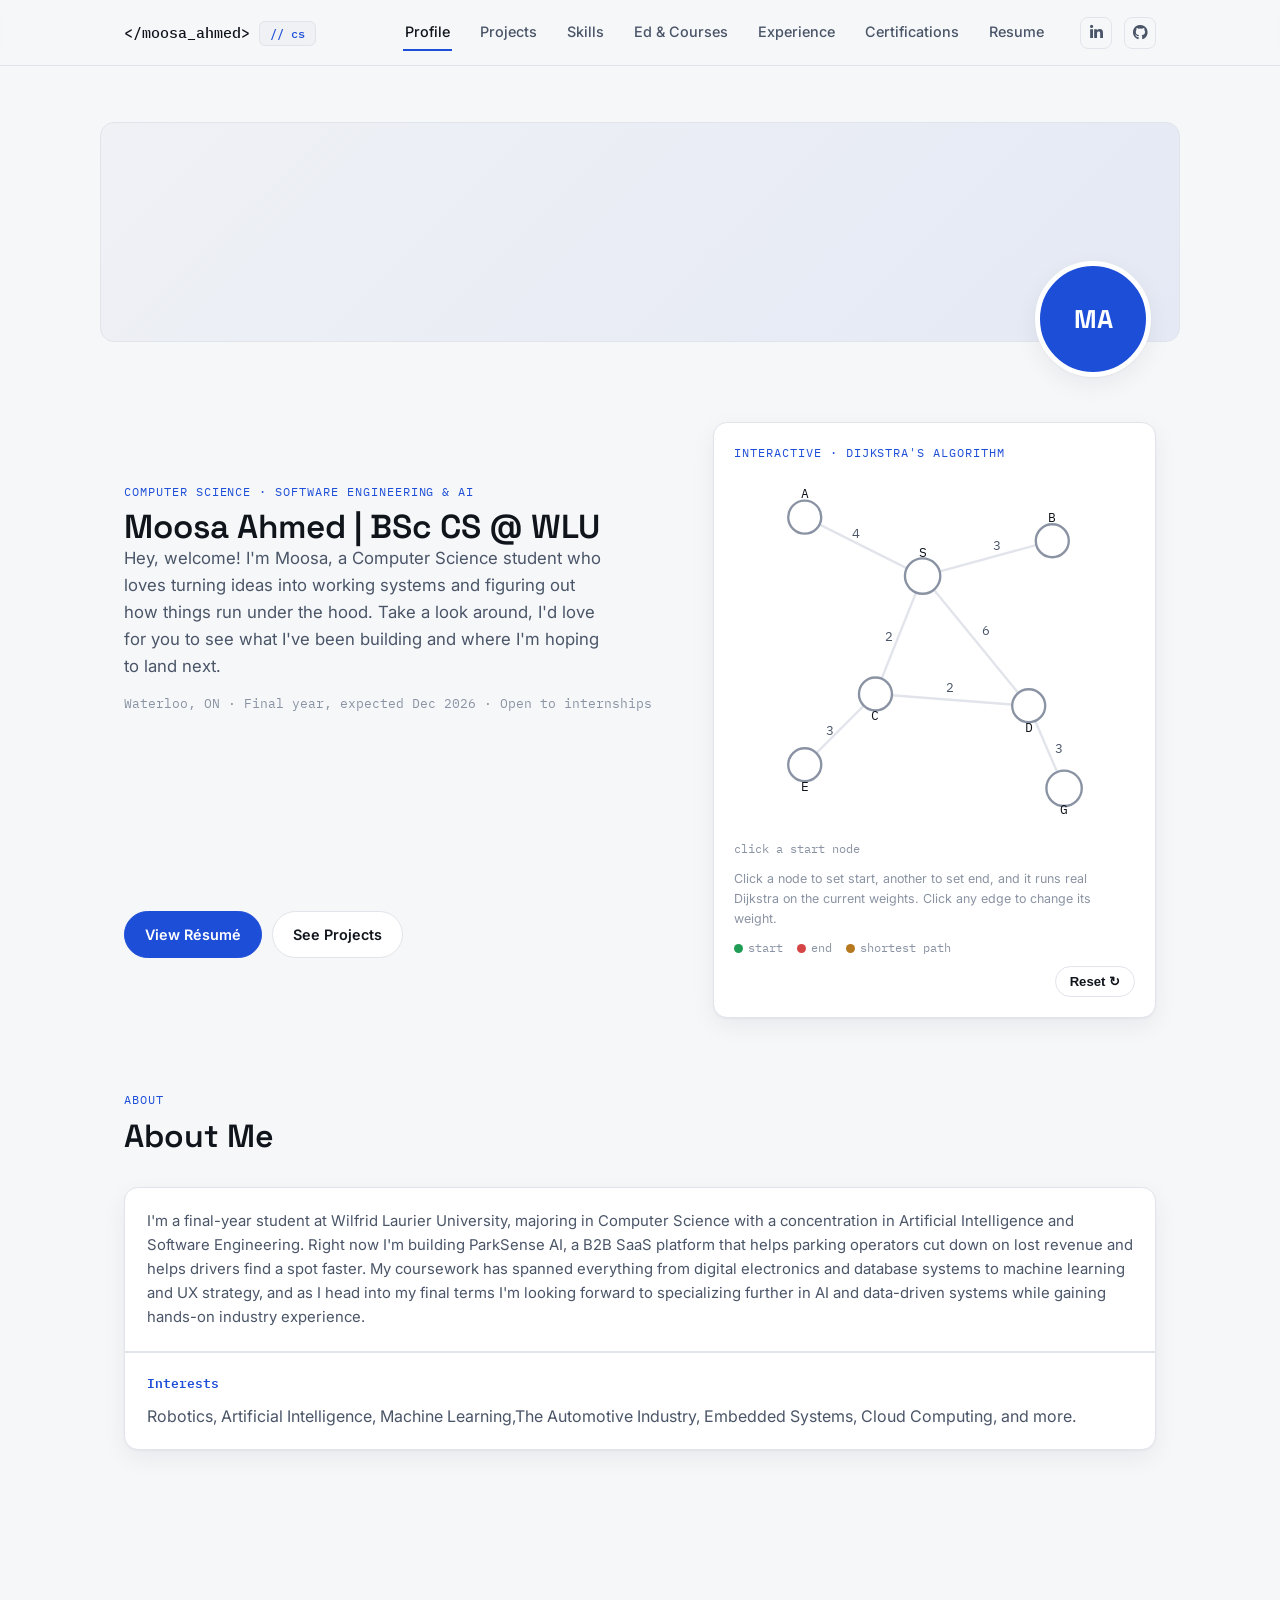
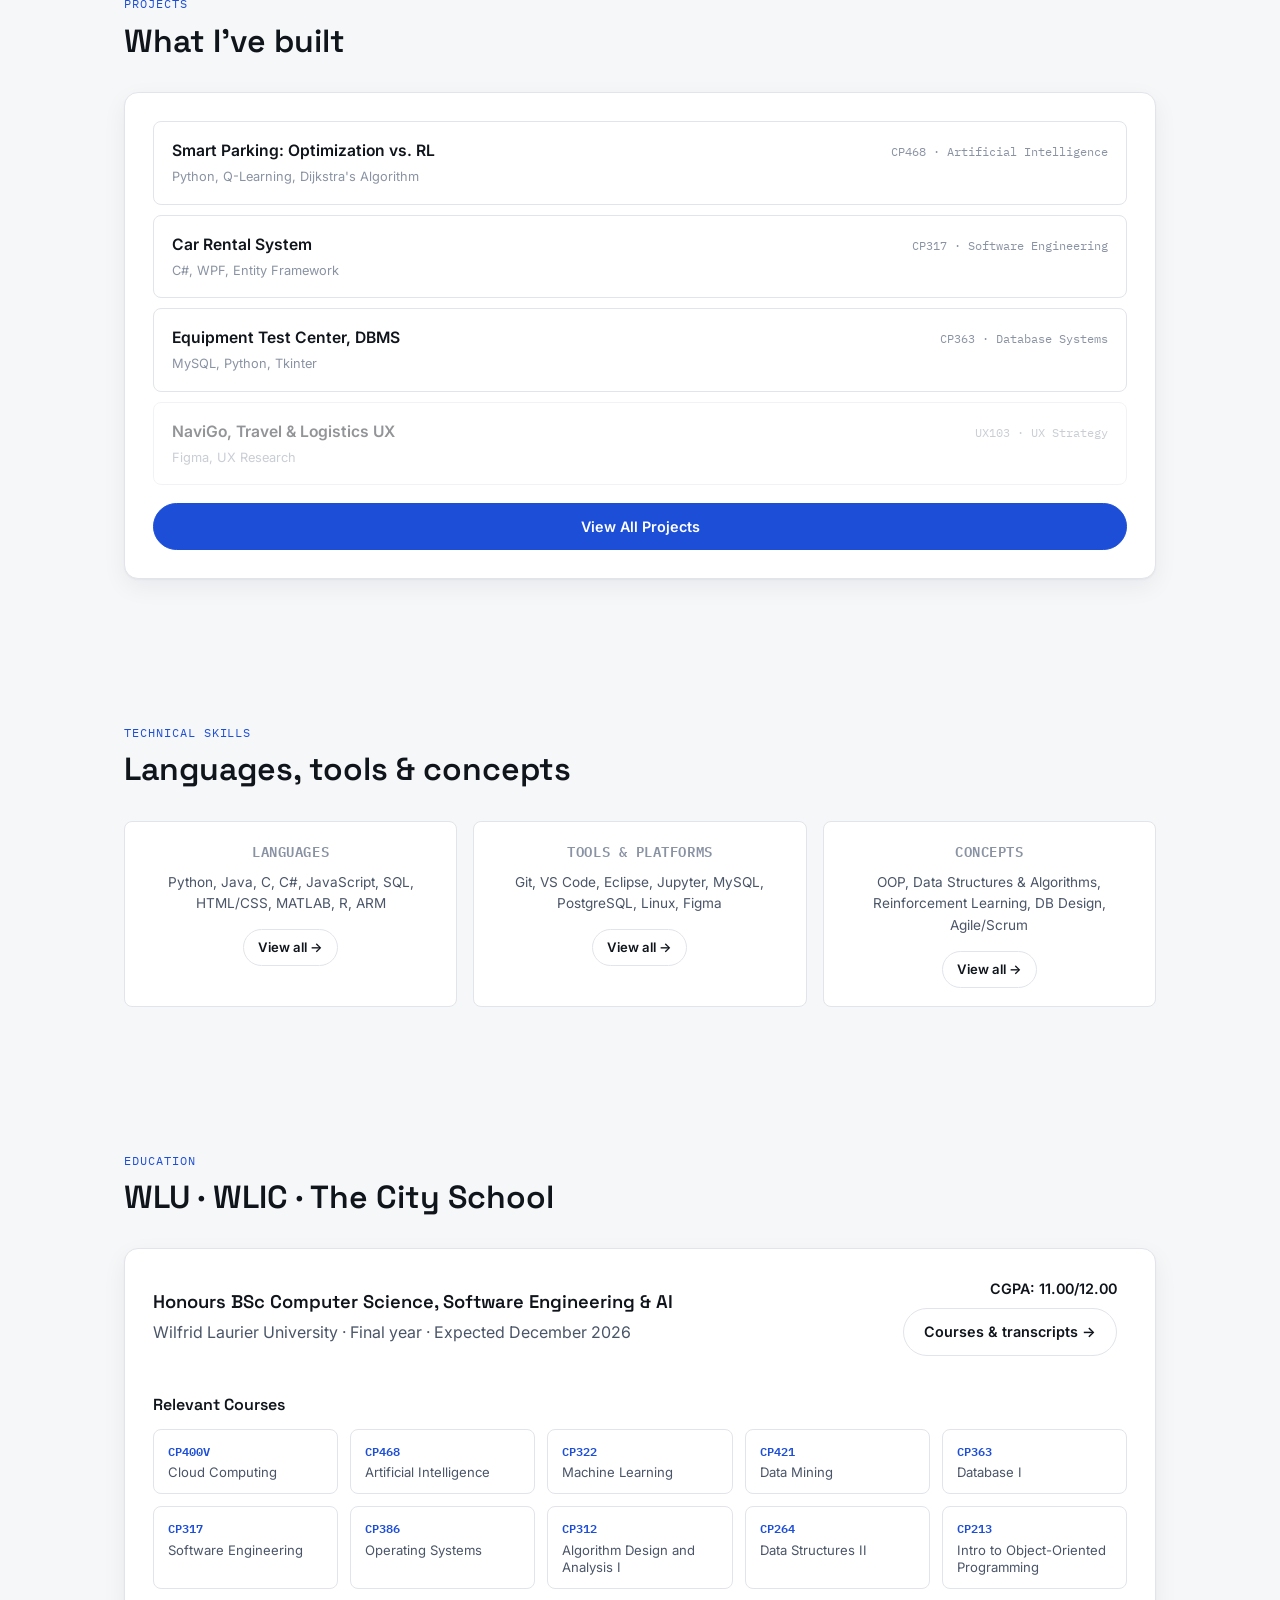
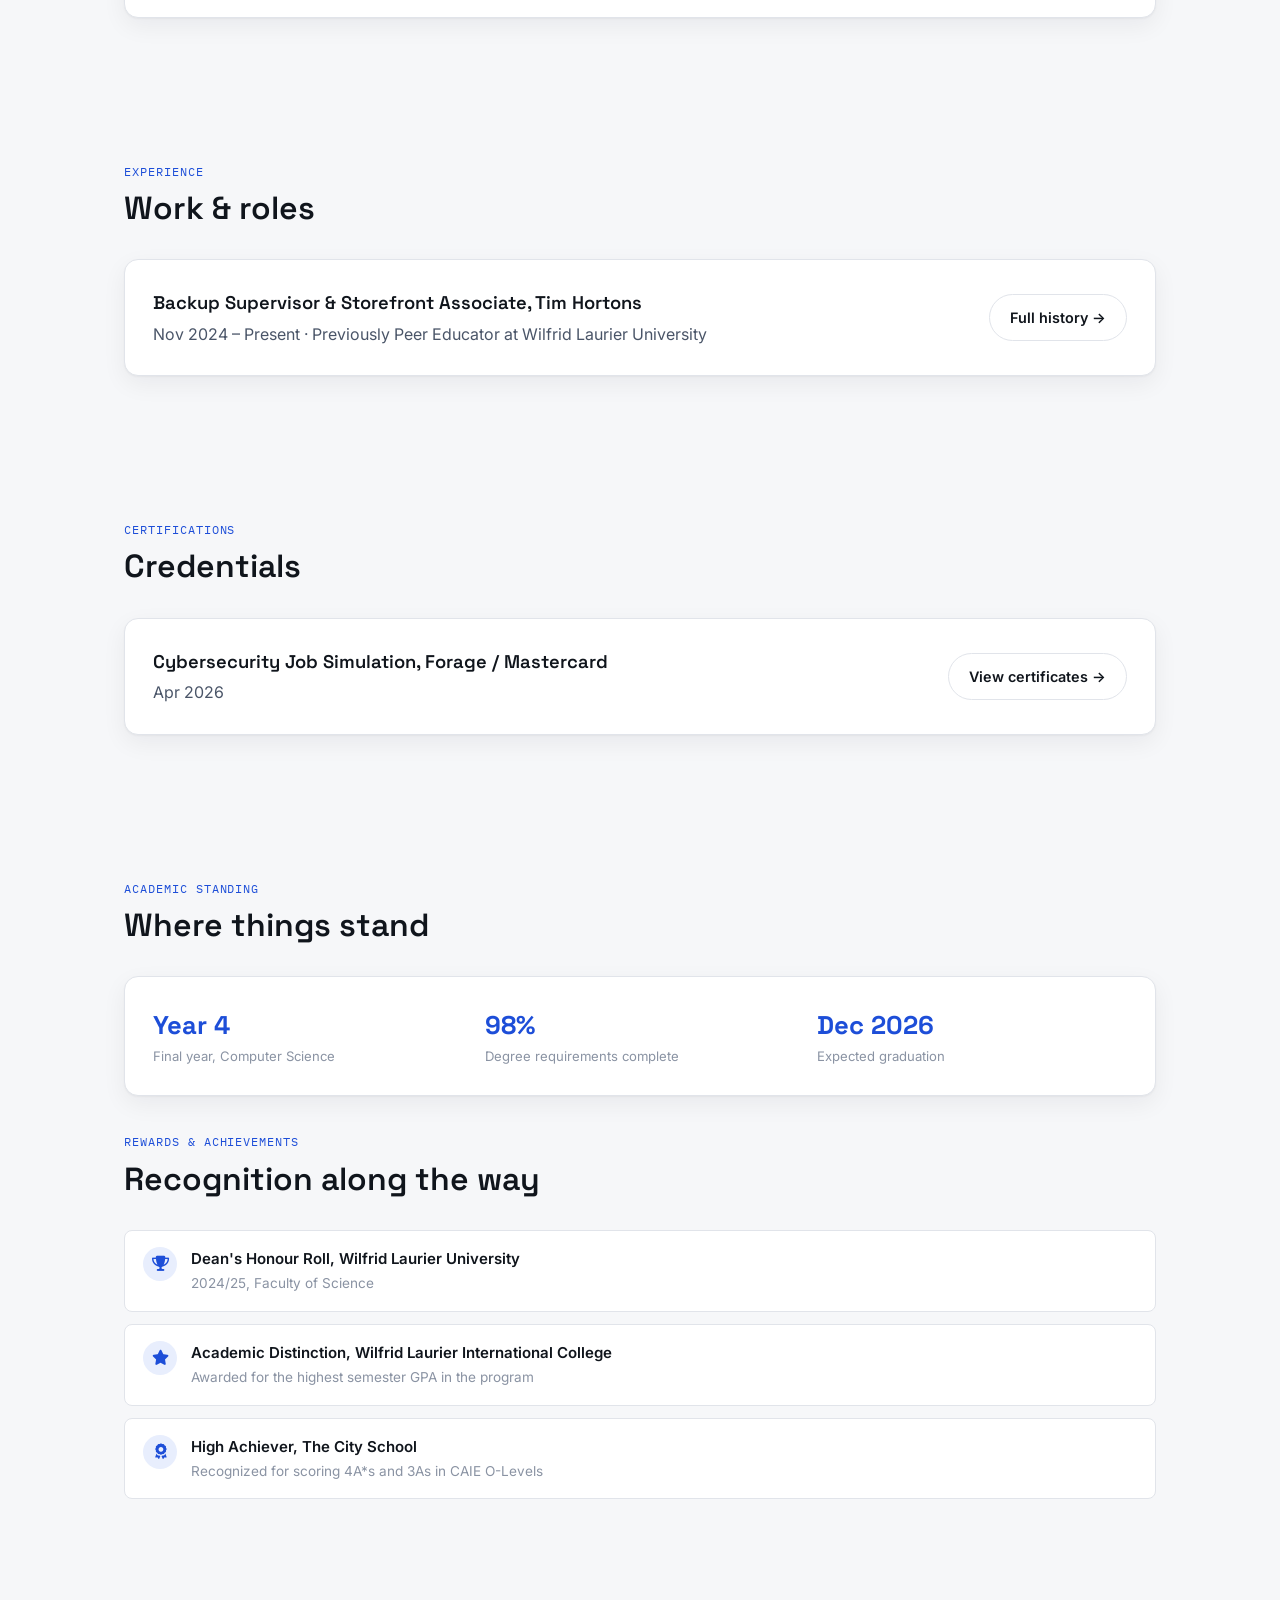
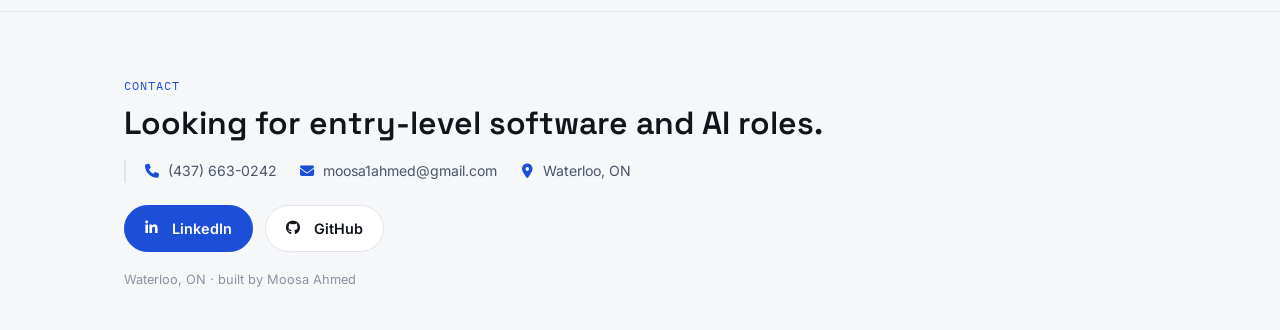
==== index.html @ 5f5b9376 "Last push" ====
<!DOCTYPE html>
<html lang="en">
<head>
<meta charset="UTF-8">
<meta name="viewport" content="width=device-width, initial-scale=1.0">
<title>Moosa Ahmed · Computer Science Student</title>
<link rel="preconnect" href="https://fonts.googleapis.com">
<link rel="preconnect" href="https://fonts.gstatic.com" crossorigin>
<link href="https://fonts.googleapis.com/css2?family=Space+Grotesk:wght@500;600;700&family=Inter:wght@400;500;600&family=IBM+Plex+Mono:wght@400;500&display=swap" rel="stylesheet">
<link rel="stylesheet" href="https://cdnjs.cloudflare.com/ajax/libs/font-awesome/6.5.1/css/all.min.css">
<link rel="stylesheet" href="styles.css">
<style>
  /* Page-local layout tuning (index.html only) */

  /* Hero: keep intro + Dijkstra widget side by side, buttons below spanning both */
  .hero-grid { grid-template-areas: "intro dijkstra" "cta dijkstra"; }
  .hero-intro { grid-area: intro; }
  .schematic-wrap { grid-area: dijkstra; }
  .cta-row { grid-area: cta; margin-top: 8px; }

  /* About section text sizing */
  .about-intro p { font-size: 0.93rem; }
  .ld-box ul { font-size: 0.85rem; }

  /* Relevant Courses: reveal-more toggle (mobile only) */
  .rc-toggle { display: none; }

  @media (max-width: 760px) {
    /* ---- Hero: intro (left) + Dijkstra widget (right) on one row, buttons full-width below ---- */
    .hero-grid { grid-template-columns: 1fr 1fr; grid-template-areas: "intro dijkstra" "cta cta"; gap: 10px 14px; align-items: start; }
    .hero-intro { padding-right: 8px; }
    .hero-intro .eyebrow { font-size: 0.6rem; margin-bottom: 6px; }
    h1.hero-name { font-size: 1rem; white-space: normal; line-height: 1.25; }
    .lede { font-size: 0.7rem; line-height: 1.5; margin: 8px 0; max-width: none; }
    .hero-meta { font-size: 0.62rem; margin: 8px 0 0; }
    .hero-meta .sep { margin: 0 5px; }
    .cta-row { margin-top: 14px; }

    .schematic-card { padding: 12px; }
    .schematic-head .eyebrow { font-size: 0.6rem; }
    #statusLabel { font-size: 0.6rem !important; }
    .dij-instructions { font-size: 0.6rem; margin-top: 6px; }
    .dij-legend { font-size: 0.56rem; gap: 8px; margin-top: 6px; }
    .legend-dot { width: 7px; height: 7px; }
    .schematic-foot .btn.small { padding: 5px 10px; font-size: 0.7rem; }

    /* ---- About: single stacked column, para -> Likes -> Dislikes -> Interests ---- */
    .about-intro { padding: 16px; }
    .about-intro p { font-size: 0.82rem; line-height: 1.55; }
    .ld-box { padding: 13px; }
    .ld-box .ld-title { font-size: 0.74rem; gap: 6px; margin-bottom: 8px; }
    .ld-box ul { font-size: 0.75rem; padding-left: 14px; line-height: 1.45; }
    .ld-box li { margin-bottom: 4px; }
    .interests-box { padding: 14px 16px; }
    .interests-box p { font-size: 0.8rem; }

    /* ---- Relevant Courses: show top 4, reveal the rest with a toggle ---- */
    .rc-card.rc-extra { display: none; }
    .rc-grid.rc-expanded .rc-card.rc-extra { display: flex; }
    .rc-toggle {
      display: flex; align-items: center; justify-content: center; gap: 8px;
      width: 100%; margin-top: 12px; padding: 10px; border: 1px solid var(--border);
      border-radius: 999px; background: var(--surface-alt); font-size: 0.82rem; font-weight: 600;
      color: var(--ink); cursor: pointer; font-family: inherit;
    }
    .rc-toggle i { transition: transform .2s ease; }
    .rc-toggle.expanded i { transform: rotate(180deg); }
  }
</style>
</head>
<body>

<nav>
  <div class="wrap navwrap">
    <a href="index.html" class="brand">&lt;/moosa_ahmed&gt; <span class="tag">// cs</span></a>
    <button class="menu-toggle" id="menuToggle" aria-label="Toggle menu">☰</button>
    <div class="navlinks" id="navlinks">
      <a href="index.html">Profile</a>
      <a href="projects.html">Projects</a>
      <a href="skills.html">Skills</a>
      <a href="education.html">Ed &amp; Courses</a>
      <a href="experience.html">Experience</a>
      <a href="certifications.html">Certifications</a>
      <a href="resume.html">Resume</a>
      <div class="navsocial">
        <a href="https://www.linkedin.com/in/moosa-ahmed-/" target="_blank" rel="noopener" aria-label="LinkedIn"><i class="fa-brands fa-linkedin-in"></i></a>
        <a href="https://github.com/moosa1ahmed-ctrl" target="_blank" rel="noopener" aria-label="GitHub"><i class="fa-brands fa-github"></i></a>
      </div>
    </div>
  </div>
</nav>

<header class="hero wrap">
  <div class="photo-banner reveal">
    <div class="avatar-circle">MA</div>
  </div>
</header>

<section class="wrap hero-content">
  <div class="hero-grid">
    <div class="hero-intro reveal">
      <div class="eyebrow">Computer Science · Software Engineering &amp; AI</div>
      <h1 class="hero-name">Moosa Ahmed | BSc CS @ WLU</h1>
      <p class="lede">Hey, welcome! I'm Moosa, a Computer Science student who loves turning ideas into working systems and figuring out how things run under the hood. Take a look around, I'd love for you to see what I've been building and where I'm hoping to land next.</p>
      <div class="hero-meta">Waterloo, ON<span class="sep">·</span>Final year, expected Dec 2026<span class="sep">·</span>Open to internships</div>
    </div>
    <div class="schematic-wrap reveal">
      <div class="schematic-card" id="schematicCard">
        <div class="schematic-head">
          <div class="eyebrow" style="margin:0;">Interactive · Dijkstra's algorithm</div>
        </div>
        <svg viewBox="0 0 340 300" width="100%" id="schematicSvg">
          <line class="edge" id="e-A-S" x1="60" y1="40" x2="160" y2="90"/>
          <line class="edge" id="e-S-B" x1="160" y1="90" x2="270" y2="60"/>
          <line class="edge" id="e-S-C" x1="160" y1="90" x2="120" y2="190"/>
          <line class="edge" id="e-S-D" x1="160" y1="90" x2="250" y2="200"/>
          <line class="edge" id="e-C-E" x1="120" y1="190" x2="60" y2="250"/>
          <line class="edge" id="e-C-D" x1="120" y1="190" x2="250" y2="200"/>
          <line class="edge" id="e-D-G" x1="250" y1="200" x2="280" y2="270"/>

          <text class="edge-weight-label" id="lbl-e-A-S" x="100" y="58"></text>
          <text class="edge-weight-label" id="lbl-e-S-B" x="220" y="68"></text>
          <text class="edge-weight-label" id="lbl-e-S-C" x="128" y="145"></text>
          <text class="edge-weight-label" id="lbl-e-S-D" x="210" y="140"></text>
          <text class="edge-weight-label" id="lbl-e-C-E" x="78" y="225"></text>
          <text class="edge-weight-label" id="lbl-e-C-D" x="180" y="188"></text>
          <text class="edge-weight-label" id="lbl-e-D-G" x="272" y="240"></text>

          <g id="n-A"><circle class="node" cx="60" cy="40" r="14"/><text class="node-label" x="60" y="24" text-anchor="middle">A</text></g>
          <g id="n-B"><circle class="node" cx="270" cy="60" r="14"/><text class="node-label" x="270" y="44" text-anchor="middle">B</text></g>
          <g id="n-S"><circle class="node" cx="160" cy="90" r="15"/><text class="node-label" x="160" y="74" text-anchor="middle">S</text></g>
          <g id="n-C"><circle class="node" cx="120" cy="190" r="14"/><text class="node-label" x="120" y="212" text-anchor="middle">C</text></g>
          <g id="n-D"><circle class="node" cx="250" cy="200" r="14"/><text class="node-label" x="250" y="222" text-anchor="middle">D</text></g>
          <g id="n-E"><circle class="node" cx="60" cy="250" r="14"/><text class="node-label" x="60" y="272" text-anchor="middle">E</text></g>
          <g id="n-G"><circle class="node" cx="280" cy="270" r="15"/><text class="node-label" x="280" y="292" text-anchor="middle">G</text></g>
        </svg>
        <p id="statusLabel" style="font-family:var(--font-mono); font-size:0.78rem; color:var(--ink-faint); margin:8px 0 0;">click a start node</p>
        <p class="dij-instructions">Click a node to set start, another to set end, and it runs real Dijkstra on the current weights. Click any edge to change its weight.</p>
        <div class="dij-legend">
          <span><span class="legend-dot start"></span>start</span>
          <span><span class="legend-dot end"></span>end</span>
          <span><span class="legend-dot path"></span>shortest path</span>
        </div>
        <div class="schematic-foot">
          <button class="btn small" id="runBtn">Reset ↻</button>
        </div>
      </div>
    </div>
    <div class="cta-row reveal">
      <a href="resume.html" class="btn solid">View Résumé</a>
      <a href="projects.html" class="btn">See Projects</a>
    </div>
  </div>
</section>

<section id="about">
  <div class="wrap">
    <div class="sec-head reveal">
      <div class="eyebrow">About</div>
      <h2>About Me</h2>
    </div>
    <div class="card about-card reveal">
      <div class="about-intro">
        <p>I'm a final-year student at Wilfrid Laurier University, majoring in Computer Science with a concentration in Artificial Intelligence and Software Engineering. Right now I'm building ParkSense AI, a B2B SaaS platform that helps parking operators cut down on lost revenue and helps drivers find a spot faster. My coursework has spanned everything from digital electronics and database systems to machine learning and UX strategy, and as I head into my final terms I'm looking forward to specializing further in AI and data-driven systems while gaining hands-on industry experience.</p>
      </div>
      
      <div class="interests-box">
        <div class="ld-title">Interests</div>
        <p style="margin:0;">Robotics, Artificial Intelligence, Machine Learning,The Automotive Industry, Embedded Systems, Cloud Computing, and more.</p>
      </div>
    </div>
  </div>
</section>

<section id="projects-preview">
  <div class="wrap">
    <div class="sec-head reveal">
      <div class="eyebrow">Projects</div>
      <h2>What I've built</h2>
    </div>
    <div class="card reveal">
      <div class="preview-list">
        <a class="preview-row" href="projects.html#proj-smart-parking">
          <div class="prow-top">
            <span class="pname">Smart Parking: Optimization vs. RL</span>
            <span class="ptag">CP468 · Artificial Intelligence</span>
          </div>
          <span class="ptools">Python, Q-Learning, Dijkstra's Algorithm</span>
        </a>
        <a class="preview-row" href="projects.html#proj-car-rental">
          <div class="prow-top">
            <span class="pname">Car Rental System</span>
            <span class="ptag">CP317 · Software Engineering</span>
          </div>
          <span class="ptools">C#, WPF, Entity Framework</span>
        </a>
        <a class="preview-row" href="projects.html#proj-equipment-test-center">
          <div class="prow-top">
            <span class="pname">Equipment Test Center, DBMS</span>
            <span class="ptag">CP363 · Database Systems</span>
          </div>
          <span class="ptools">MySQL, Python, Tkinter</span>
        </a>
        <a class="preview-row dim">
          <div class="prow-top">
            <span class="pname">NaviGo, Travel &amp; Logistics UX</span>
            <span class="ptag">UX103 · UX Strategy</span>
          </div>
          <span class="ptools">Figma, UX Research</span>
        </a>
      </div>
      <a href="projects.html" class="btn solid" style="width:100%; justify-content:center;">View All Projects</a>
    </div>
  </div>
</section>

<section id="skills-preview">
  <div class="wrap">
    <div class="sec-head reveal">
      <div class="eyebrow">Technical Skills</div>
      <h2>Languages, tools &amp; concepts</h2>
    </div>
    <div class="skills-3col reveal">
      <div class="skill-col">
        <h4>Languages</h4>
        <p style="font-size:0.85rem; margin-bottom:14px;">Python, Java, C, C#, JavaScript, SQL, HTML/CSS, MATLAB, R, ARM</p>
        <a href="skills.html" class="btn small">View all →</a>
      </div>
      <div class="skill-col">
        <h4>Tools &amp; Platforms</h4>
        <p style="font-size:0.85rem; margin-bottom:14px;">Git, VS Code, Eclipse, Jupyter, MySQL, PostgreSQL, Linux, Figma</p>
        <a href="skills.html" class="btn small">View all →</a>
      </div>
      <div class="skill-col">
        <h4>Concepts</h4>
        <p style="font-size:0.85rem; margin-bottom:14px;">OOP, Data Structures &amp; Algorithms, Reinforcement Learning, DB Design, Agile/Scrum</p>
        <a href="skills.html" class="btn small">View all →</a>
      </div>
    </div>
  </div>
</section>

<section id="education-preview">
  <div class="wrap">
    <div class="sec-head reveal">
      <div class="eyebrow">Education</div>
      <h2>WLU · WLIC · The City School</h2>
    </div>
    <div class="card reveal preview-card-row">
      <div>
        <h3 style="margin-bottom:4px;">Honours BSc Computer Science, Software Engineering &amp; AI</h3>
        <p style="margin:0;">Wilfrid Laurier University · Final year · Expected December 2026</p>
        <span class="cgpa-line cgpa-mobile">CGPA: 11.00/12.00</span>
      </div>
      <div class="edu-cta">
        <span class="cgpa-line cgpa-desktop">CGPA: 11.00/12.00</span>
        <a href="education.html" class="btn">Courses &amp; transcripts →</a>
      </div>
      <div class="relevant-courses reveal">
      <h3 class="rc-heading">Relevant Courses</h3>
      <div class="rc-grid" id="rcGrid">
        <div class="rc-card"><span class="rc-code">CP400V</span><span class="rc-name">Cloud Computing</span></div>
        <div class="rc-card"><span class="rc-code">CP468</span><span class="rc-name">Artificial Intelligence</span></div>
        <div class="rc-card"><span class="rc-code">CP322</span><span class="rc-name">Machine Learning</span></div>
        <div class="rc-card"><span class="rc-code">CP421</span><span class="rc-name">Data Mining</span></div>
        <div class="rc-card rc-extra"><span class="rc-code">CP363</span><span class="rc-name">Database I</span></div>
        <div class="rc-card rc-extra"><span class="rc-code">CP317</span><span class="rc-name">Software Engineering</span></div>
        <div class="rc-card rc-extra"><span class="rc-code">CP386</span><span class="rc-name">Operating Systems</span></div>
        <div class="rc-card rc-extra"><span class="rc-code">CP312</span><span class="rc-name">Algorithm Design and Analysis I</span></div>
        <div class="rc-card rc-extra"><span class="rc-code">CP264</span><span class="rc-name">Data Structures II</span></div>
        <div class="rc-card rc-extra"><span class="rc-code">CP213</span><span class="rc-name">Intro to Object-Oriented Programming</span></div>
      </div>
      <button type="button" class="rc-toggle" id="rcToggle" aria-expanded="false">
        <span>Show more courses</span> <i class="fa-solid fa-chevron-down"></i>
      </button>
    </div>
    </div>
  </div>
</section>

<section id="experience-preview">
  <div class="wrap">
    <div class="sec-head reveal">
      <div class="eyebrow">Experience</div>
      <h2>Work &amp; roles</h2>
    </div>
    <div class="card reveal preview-card-row">
      <div>
        <h3 style="margin-bottom:4px;">Backup Supervisor &amp; Storefront Associate, Tim Hortons</h3>
        <p style="margin:0;">Nov 2024 – Present · Previously Peer Educator at Wilfrid Laurier University</p>
      </div>
      <a href="experience.html" class="btn">Full history →</a>
    </div>
  </div>
</section>

<section id="certifications-preview">
  <div class="wrap">
    <div class="sec-head reveal">
      <div class="eyebrow">Certifications</div>
      <h2>Credentials</h2>
    </div>
    <div class="card reveal preview-card-row">
      <div>
        <h3 style="margin-bottom:4px;">Cybersecurity Job Simulation, Forage / Mastercard</h3>
        <p style="margin:0;">Apr 2026</p>
      </div>
      <a href="certifications.html" class="btn">View certificates →</a>
    </div>
  </div>
</section>

<section id="achievements">
  <div class="wrap">
    <div class="sec-head reveal">
      <div class="eyebrow">Academic Standing</div>
      <h2>Where things stand</h2>
    </div>
    <div class="card achieve-card reveal">
      <div class="achieve-stat">
        <div class="num">Year 4</div>
        <div class="label">Final year, Computer Science</div>
      </div>
      <div class="achieve-stat">
        <div class="num">98%</div>
        <div class="label">Degree requirements complete</div>
      </div>
      <div class="achieve-stat">
        <div class="num">Dec 2026</div>
        <div class="label">Expected graduation</div>
      </div>
    </div>

    <div class="sec-head reveal" style="margin-top:36px;">
      <div class="eyebrow">Rewards &amp; Achievements</div>
      <h2>Recognition along the way</h2>
    </div>
    <div class="rewards-list reveal">
      <div class="reward-row">
        <div class="reward-icon"><i class="fa-solid fa-trophy"></i></div>
        <div>
          <div class="reward-title">Dean's Honour Roll, Wilfrid Laurier University</div>
          <div class="reward-desc">2024/25, Faculty of Science</div>
        </div>
      </div>
      <div class="reward-row">
        <div class="reward-icon"><i class="fa-solid fa-star"></i></div>
        <div>
          <div class="reward-title">Academic Distinction, Wilfrid Laurier International College</div>
          <div class="reward-desc">Awarded for the highest semester GPA in the program</div>
        </div>
      </div>
      <div class="reward-row">
        <div class="reward-icon"><i class="fa-solid fa-award"></i></div>
        <div>
          <div class="reward-title">High Achiever, The City School</div>
          <div class="reward-desc">Recognized for scoring 4A*s and 3As in CAIE O-Levels</div>
        </div>
      </div>
    </div>
  </div>
</section>

<footer id="contact">
  <div class="wrap">
    <div class="eyebrow reveal">Contact</div>
    <h2 class="reveal">Looking for entry-level software and AI roles.</h2>
    <div class="contact-rail reveal">
      <span class="contact-rail-item"><i class="fa-solid fa-phone"></i> (437) 663-0242</span>
      <span class="contact-rail-item"><i class="fa-solid fa-envelope"></i> moosa1ahmed@gmail.com</span>
      <span class="contact-rail-item"><i class="fa-solid fa-location-dot"></i> Waterloo, ON</span>
    </div>
    <div class="contact-row reveal">
      <a class="btn solid" href="https://www.linkedin.com/in/moosa-ahmed-/" target="_blank" rel="noopener"><i class="fa-brands fa-linkedin-in"></i>&nbsp; LinkedIn</a>
      <a class="btn" href="https://github.com/moosa1ahmed-ctrl" target="_blank" rel="noopener"><i class="fa-brands fa-github"></i>&nbsp; GitHub</a>
    </div>
    <div class="fine">Waterloo, ON · built by Moosa Ahmed</div>
  </div>
</footer>

<script src="script.js"></script>
<script>
  /* Page-local: Relevant Courses "show more" toggle (index.html only) */
  (function () {
    var btn = document.getElementById('rcToggle');
    var grid = document.getElementById('rcGrid');
    if (!btn || !grid) return;
    btn.addEventListener('click', function () {
      var expanded = grid.classList.toggle('rc-expanded');
      btn.classList.toggle('expanded', expanded);
      btn.setAttribute('aria-expanded', expanded ? 'true' : 'false');
      btn.querySelector('span').textContent = expanded ? 'Show fewer courses' : 'Show more courses';
    });
  })();
</script>
</body>
</html>
---- styles.css ----
/* ===== Design tokens ===== */
:root {
  --bg: #F6F7F9;
  --surface: #FFFFFF;
  --surface-alt: #EFF1F5;
  --border: #E1E4EA;
  --ink: #10151C;
  --ink-soft: #4A5568;
  --ink-faint: #8A93A3;
  --accent: #1D4ED8;
  --accent-ink: #FFFFFF;
  --accent-soft: #E8EEFD;
  --amber: #B7791F;
  --amber-soft: #FBF0DD;
  --good: #1F9D55;
  --bad: #D64545;
  --radius: 14px;
  --radius-sm: 8px;
  --shadow: 0 1px 2px rgba(16,21,28,0.04), 0 8px 24px rgba(16,21,28,0.06);
  --maxw: 1080px;
  --font-display: 'Space Grotesk', sans-serif;
  --font-body: 'Inter', sans-serif;
  --font-mono: 'IBM Plex Mono', monospace;
}

* { box-sizing: border-box; }
html { scroll-behavior: smooth; }
body {
  margin: 0;
  background: var(--bg);
  color: var(--ink);
  font-family: var(--font-body);
  line-height: 1.6;
  -webkit-font-smoothing: antialiased;
}
img { max-width: 100%; display: block; }
a { color: inherit; text-decoration: none; }
.wrap { max-width: var(--maxw); margin: 0 auto; padding: 0 24px; }

h1, h2, h3, h4 { font-family: var(--font-display); font-weight: 600; margin: 0; color: var(--ink); }
h1 { font-size: clamp(2.1rem, 4vw, 3rem); line-height: 1.1; }
h1.hero-name { font-size: clamp(1.5rem, 2.6vw, 2.1rem); white-space: nowrap; }
h2 { font-size: clamp(1.5rem, 3vw, 2rem); line-height: 1.2; }
h3 { font-size: 1.15rem; }
p { margin: 0 0 12px; color: var(--ink-soft); }

.eyebrow {
  font-family: var(--font-mono);
  font-size: 0.75rem;
  text-transform: uppercase;
  letter-spacing: 0.08em;
  color: var(--accent);
  margin-bottom: 8px;
}

/* ===== Nav ===== */
nav {
  position: sticky; top: 0; z-index: 100;
  background: rgba(246,247,249,0.9);
  backdrop-filter: blur(10px);
  border-bottom: 1px solid var(--border);
}
.navwrap { display: flex; align-items: center; justify-content: space-between; padding: 14px 24px; }
.brand { font-family: var(--font-mono); font-weight: 500; font-size: 0.95rem; color: var(--ink); white-space: nowrap; }
.brand .tag { color: var(--accent); }
.navlinks { display: flex; align-items: center; gap: 26px; flex-wrap: wrap; }
.navlinks a { font-size: 0.9rem; color: var(--ink-soft); font-weight: 500; padding: 6px 2px; border-bottom: 2px solid transparent; transition: color .15s, border-color .15s; }
.navlinks a:hover, .navlinks a.active { color: var(--ink); border-color: var(--accent); }
.navsocial { display: flex; gap: 12px; margin-left: 8px; }
.navsocial a { display: flex; align-items: center; justify-content: center; width: 32px; height: 32px; border-radius: 8px; border: 1px solid var(--border); color: var(--ink-soft); }
.navsocial a:hover { color: var(--accent); border-color: var(--accent); }
.menu-toggle { display: none; background: none; border: 1px solid var(--border); border-radius: 8px; font-size: 1.15rem; padding: 8px 12px; cursor: pointer; transition: border-color .15s, color .15s; }
.menu-toggle:hover { border-color: var(--accent); color: var(--accent); }

@media (max-width: 860px) {
  .navwrap { padding: 12px 18px; }
  .menu-toggle { display: block; }
  .navlinks {
    display: flex; flex-direction: column; align-items: flex-start; gap: 0;
    position: absolute; top: 100%; left: 0; right: 0; background: var(--surface);
    border-bottom: 1px solid var(--border); padding: 0 18px;
    max-height: 0; overflow: hidden; opacity: 0;
    transition: max-height .3s ease, opacity .25s ease;
    box-shadow: var(--shadow);
  }
  .navlinks.open { max-height: 480px; opacity: 1; padding: 8px 18px 14px; }
  .navlinks a { width: 100%; padding: 14px 0; border-bottom: 1px solid var(--border); font-size: 0.96rem; }
  .navsocial { padding: 14px 0 4px; }
}

/* ===== Buttons ===== */
.btn {
  display: inline-flex; align-items: center; gap: 6px;
  padding: 11px 20px; border-radius: 999px;
  font-size: 0.9rem; font-weight: 600;
  border: 1px solid var(--border); background: var(--surface); color: var(--ink);
  cursor: pointer; transition: all .15s;
}
.btn:hover { border-color: var(--accent); color: var(--accent); }
.btn:active { transform: scale(0.97); }
.btn.solid { background: var(--accent); color: var(--accent-ink); border-color: var(--accent); }
.btn.solid:hover { opacity: 0.9; color: var(--accent-ink); }
.btn.small { padding: 7px 14px; font-size: 0.82rem; }

/* ===== Sections ===== */
section { padding: 72px 0; }
.sec-head { margin-bottom: 32px; }
.sec-sub { max-width: 560px; }

.card {
  background: var(--surface); border: 1px solid var(--border);
  border-radius: var(--radius); box-shadow: var(--shadow); padding: 28px;
  transition: box-shadow .2s ease, transform .2s ease;
}
.preview-card-row { display: flex; align-items: center; justify-content: space-between; flex-wrap: wrap; gap: 14px; }

/* CGPA line on Education preview: sits above the button on desktop, under the description on mobile */
.edu-cta { display: flex; flex-direction: column; align-items: flex-end; gap: 8px; margin-right: 10px; }
.cgpa-line { font-family: var(--font-body); font-size: 0.9rem; font-weight: 600; color: var(--ink); }
.cgpa-mobile { display: none; }
@media (hover: hover) {
  .card:hover { box-shadow: 0 2px 6px rgba(16,21,28,0.06), 0 14px 32px rgba(16,21,28,0.09); }
}

/* ===== Hero (Profile page) ===== */
.hero { padding: 56px 0 24px; }
.hero-grid { display: grid; grid-template-columns: 1.1fr 0.9fr; gap: 48px; align-items: center; }
.hero-content { padding-top: 56px; }
.photo-banner {
  position: relative; height: 220px; border-radius: var(--radius);
  background: linear-gradient(135deg, var(--surface-alt), #E4E9F5);
  border: 1px solid var(--border);
}
.avatar-circle {
  position: absolute; right: 28px; bottom: -36px;
  width: 116px; height: 116px; border-radius: 50%;
  background: var(--accent); color: var(--accent-ink);
  display: flex; align-items: center; justify-content: center;
  font-family: var(--font-display); font-size: 1.6rem; font-weight: 700;
  border: 5px solid var(--surface); box-shadow: var(--shadow);
}
.lede { font-size: 1.05rem; max-width: 480px; }
.hero-meta { font-family: var(--font-mono); font-size: 0.8rem; color: var(--ink-faint); margin: 14px 0 22px; }
.hero-meta .sep { margin: 0 8px; }
.cta-row { display: flex; gap: 10px; flex-wrap: wrap; }

/* Dijkstra schematic */
.schematic-wrap { perspective: 900px; }
.schematic-card { background: var(--surface); border: 1px solid var(--border); border-radius: var(--radius); box-shadow: var(--shadow); padding: 20px; transition: transform .2s ease; }
.schematic-head { display: flex; align-items: center; justify-content: space-between; margin-bottom: 8px; }
.schematic-head .eyebrow { margin: 0; }
#statusLabel { font-family: var(--font-mono); font-size: 0.72rem; color: var(--ink-faint); }
.node { fill: var(--surface); stroke: var(--ink-faint); stroke-width: 2; }
g.visited .node { stroke: var(--accent); fill: var(--accent-soft); }
g.current .node { stroke: var(--amber); fill: var(--amber-soft); }
.node-label { font-family: var(--font-mono); font-size: 11px; fill: var(--ink); }
.edge { stroke: var(--border); stroke-width: 2; }
.edge.lit { stroke: var(--amber); stroke-width: 3; }
#token { fill: var(--amber); opacity: 0; }
#token.moving { opacity: 1; }
.schematic-foot { display: flex; justify-content: flex-end; margin-top: 8px; }

/* ===== About (Profile) ===== */
.about-card { padding: 0; overflow: hidden; }
.about-intro { padding: 22px; border-bottom: 1px solid var(--border); }
.about-intro p { margin: 0; color: var(--ink-soft); line-height: 1.6; }
.ld-grid { display: grid; grid-template-columns: 1fr 1fr; gap: 1px; background: var(--border); }
.ld-box { background: var(--surface); padding: 22px; }
.ld-title { display: flex; align-items: center; gap: 8px; font-family: var(--font-mono); font-size: 0.8rem; font-weight: 600; margin-bottom: 10px; }
.dot { width: 9px; height: 9px; border-radius: 50%; display: inline-block; }
.dot.good { background: var(--good); }
.dot.bad { background: var(--bad); }
.ld-box ul { margin: 0; padding-left: 18px; color: var(--ink-soft); font-size: 0.92rem; }
.ld-box li { margin-bottom: 4px; }
.interests-box { padding: 20px 22px; border-top: 1px solid var(--border); }
.interests-box .ld-title { color: var(--accent); }

/* ===== Preview list (Profile page) ===== */
.preview-list { display: flex; flex-direction: column; gap: 10px; margin-bottom: 18px; }
.preview-row { display: flex; flex-direction: column; align-items: flex-start; gap: 4px; padding: 16px 18px; border: 1px solid var(--border); border-radius: var(--radius-sm); background: var(--surface); }
.preview-row.dim { opacity: 0.45; }
.prow-top { display: flex; flex-direction: column; gap: 4px; width: 100%; }
.preview-row .pname { font-weight: 600; font-size: 0.98rem; }
.preview-row .ptag { font-family: var(--font-mono); font-size: 0.75rem; color: var(--ink-faint); }
.preview-row .ptools { font-size: 0.8rem; color: var(--ink-faint); }

@media (min-width: 761px) {
  .prow-top { flex-direction: row; align-items: baseline; justify-content: space-between; gap: 14px; }
}

/* ===== Relevant Courses grid (Profile page, Education preview) ===== */
.relevant-courses { margin-top: 22px; }
.rc-heading { font-size: 1rem; margin-bottom: 12px; }
.rc-grid { display: grid; grid-template-columns: repeat(5, 1fr); gap: 12px; }
.rc-card { display: flex; flex-direction: column; gap: 3px; padding: 12px 14px; border: 1px solid var(--border); border-radius: var(--radius-sm); background: var(--surface); }
.rc-card .rc-code { font-family: var(--font-mono); font-size: 0.75rem; font-weight: 600; color: var(--accent); }
.rc-card .rc-name { font-size: 0.82rem; color: var(--ink-soft); line-height: 1.3; }

/* ===== Skills preview / page ===== */
.skills-3col { display: grid; grid-template-columns: repeat(3, 1fr); gap: 16px; }
.skill-col { border: 1px solid var(--border); border-radius: var(--radius-sm); padding: 18px; background: var(--surface); text-align: center; }
.skill-col h4 { font-size: 0.85rem; font-family: var(--font-mono); text-transform: uppercase; letter-spacing: .04em; color: var(--ink-faint); margin-bottom: 10px; }

.skill-detail-grid { display: grid; grid-template-columns: repeat(2, 1fr); gap: 14px; }
.skill-item { border: 1px solid var(--border); border-radius: var(--radius-sm); padding: 16px 18px; background: var(--surface); }
.skill-item .sname { font-weight: 600; font-size: 0.95rem; margin-bottom: 4px; display: block; }
.skill-item p { font-size: 0.88rem; margin: 0; }
.skill-group-title { margin: 36px 0 14px; }
.skill-group-title:first-child { margin-top: 0; }

/* ===== Education carousel ===== */
.carousel { position: relative; }
.carousel-track { overflow: hidden; border: 1px solid var(--border); border-radius: var(--radius); background: var(--surface); box-shadow: var(--shadow); }
.carousel-slides { display: flex; transition: transform .35s ease; }
.slide { min-width: 100%; padding: 32px; }
.slide h3 { margin-bottom: 6px; }
.slide .slide-meta { font-family: var(--font-mono); font-size: 0.78rem; color: var(--accent); margin-bottom: 12px; }
.carousel-controls { display: flex; align-items: center; justify-content: center; gap: 18px; margin-top: 16px; }
.carousel-arrow { width: 36px; height: 36px; border-radius: 50%; border: 1px solid var(--border); background: var(--surface); cursor: pointer; font-size: 1rem; }
.carousel-arrow:hover { border-color: var(--accent); color: var(--accent); }
.dots { display: flex; gap: 7px; }
.dot-btn { width: 7px; height: 7px; border-radius: 50%; background: var(--border); border: none; cursor: pointer; padding: 0; }
.dot-btn.active { background: var(--accent); width: 20px; border-radius: 4px; transition: all .2s; }

/* ===== Experience / timeline ===== */
.timeline { display: flex; flex-direction: column; gap: 22px; }
.timeline-item { display: grid; grid-template-columns: 160px 1fr; gap: 24px; padding: 22px 0; border-bottom: 1px solid var(--border); }
.timeline-item:last-child { border-bottom: none; }
.timeline-when { font-family: var(--font-mono); font-size: 0.8rem; color: var(--ink-faint); }
.timeline-role { font-weight: 600; margin-bottom: 4px; }
.timeline-org { color: var(--accent); font-size: 0.9rem; margin-bottom: 8px; display: block; }
.timeline-item ul { margin: 8px 0 0; padding-left: 18px; color: var(--ink-soft); font-size: 0.92rem; }
@media (max-width: 640px) { .timeline-item { grid-template-columns: 1fr; gap: 6px; } }

/* ===== Certifications / Resume ===== */
.cert-card { display: flex; align-items: center; justify-content: space-between; gap: 20px; flex-wrap: wrap; }
.cert-issuer { font-family: var(--font-mono); font-size: 0.78rem; color: var(--ink-faint); margin-bottom: 6px; }
.cert-list { display: flex; flex-direction: column; gap: 14px; }
.doc-viewer { border: 1px solid var(--border); border-radius: var(--radius); overflow: hidden; margin-top: 20px; box-shadow: var(--shadow); }
.doc-viewer iframe { width: 100%; height: 720px; border: none; display: block; }
.empty-note { color: var(--ink-faint); font-size: 0.9rem; font-style: italic; border: 1px dashed var(--border); border-radius: var(--radius-sm); padding: 16px 18px; }

/* ===== Projects accordion ===== */
.accordion { display: flex; flex-direction: column; gap: 12px; }
.acc-item { border: 1px solid var(--border); border-radius: var(--radius); background: var(--surface); overflow: hidden; scroll-margin-top: 88px; }
.acc-head { display: flex; align-items: center; justify-content: space-between; gap: 16px; padding: 18px 22px; cursor: pointer; }
.acc-head .pname { font-weight: 600; font-size: 1rem; }
.acc-head .ptag { font-family: var(--font-mono); font-size: 0.75rem; color: var(--ink-faint); margin-top: 2px; display: block; }
.acc-toggle { width: 30px; height: 30px; border-radius: 50%; border: 1px solid var(--border); display: flex; align-items: center; justify-content: center; font-size: 0.8rem; color: var(--ink-faint); flex-shrink: 0; transition: transform .2s; }
.acc-item.open .acc-toggle { transform: rotate(180deg); color: var(--accent); border-color: var(--accent); }
.acc-body { max-height: 0; overflow: hidden; transition: max-height .3s ease; border-top: 1px solid transparent; }
.acc-item.open .acc-body { border-top-color: var(--border); }
.acc-body-inner { padding: 22px; }
.status-pill { font-family: var(--font-mono); font-size: 0.7rem; padding: 3px 10px; border-radius: 999px; background: var(--accent-soft); color: var(--accent); }
.status-pill.progress { background: var(--amber-soft); color: var(--amber); }
.acc-body h4 { font-size: 0.82rem; text-transform: uppercase; letter-spacing: .04em; color: var(--ink-faint); margin: 16px 0 8px; font-family: var(--font-mono); }
.acc-body h4:first-child { margin-top: 0; }
.acc-tags { display: flex; flex-wrap: wrap; gap: 6px; margin-bottom: 4px; }
.tag { font-family: var(--font-mono); font-size: 0.75rem; padding: 4px 10px; border-radius: 6px; background: var(--surface-alt); color: var(--ink-soft); border: 1px solid var(--border); }
.repo-link { margin-top: 18px; display: inline-flex; }
.repo-link.disabled { color: var(--ink-faint); font-family: var(--font-mono); font-size: 0.85rem; }

/* ===== Contact / footer ===== */
footer { padding: 64px 0 40px; border-top: 1px solid var(--border); margin-top: 40px; }
.contact-row { display: flex; gap: 12px; flex-wrap: wrap; margin: 22px 0 18px; }
.contact-meta { display: flex; gap: 20px; flex-wrap: wrap; font-size: 0.88rem; color: var(--ink-soft); margin-bottom: 18px; }
.contact-meta span { display: inline-flex; align-items: center; gap: 6px; }
.fine { font-size: 0.8rem; color: var(--ink-faint); }

/* ===== Reveal-on-scroll ===== */
.reveal { opacity: 0; transform: translateY(14px); transition: opacity .5s ease, transform .5s ease; }
.reveal.in { opacity: 1; transform: translateY(0); }

/* ===== Page header (non-profile pages) ===== */
.page-head { padding: 52px 0 8px; }

@media (max-width: 760px) {
  .hero-grid { grid-template-columns: 1fr; }
  .ld-grid { grid-template-columns: 1fr; }
  .skills-3col { grid-template-columns: 1fr; }
  .skill-detail-grid { grid-template-columns: 1fr; }
  .timeline-item { grid-template-columns: 1fr; }
  h1.hero-name { font-size: clamp(1.2rem, 6vw, 1.6rem); white-space: normal; }
  .rc-grid { grid-template-columns: repeat(2, 1fr); }

  .wrap { padding: 0 18px; }
  section { padding: 44px 0; }
  .sec-head { margin-bottom: 20px; }
  .card { padding: 18px; }
  .page-head { padding: 36px 0 4px; }

  .hero { padding: 28px 0 44px; }
  .hero-content { padding-top: 32px; }
  .photo-banner { height: 140px; }
  .avatar-circle { width: 80px; height: 80px; font-size: 1.15rem; right: 16px; bottom: -26px; border-width: 4px; }
  .lede { max-width: none; font-size: 1rem; }
  .cta-row .btn { flex: 1 1 auto; justify-content: center; }

  .btn { padding: 12px 18px; }

  .preview-card-row { flex-direction: column; align-items: flex-start; }
  .preview-card-row .btn { width: 100%; justify-content: center; }
  .edu-cta { width: 100%; align-items: stretch; margin-right: 0; }
  .cgpa-desktop { display: none; }
  .cgpa-mobile { display: block; margin-top: 6px; }

  .acc-head, .doc-acc-head { padding: 14px 16px; gap: 12px; }
  .acc-body-inner { padding: 18px 16px; }
  .acc-toggle { width: 26px; height: 26px; font-size: 0.72rem; }
  .see-project-pill { max-width: none; width: 100%; }
  .doc-acc-body iframe, .doc-viewer iframe { height: 420px; }

  .course-card2 { flex: 0 0 216px; padding: 14px; }
  .institution-outer { padding: 16px; }
  .slide { padding: 22px 18px; }

  .achieve-card { gap: 14px; }
  .achieve-stat { min-width: 42%; }

  .contact-row .btn { flex: 1 1 auto; justify-content: center; }
  .contact-rail { gap: 14px 18px; }
}

@media (max-width: 980px) and (min-width: 761px) {
  .rc-grid { grid-template-columns: repeat(3, 1fr); }
}

/* ===== Course category scroll galleries (Education page) ===== */
.course-category { margin-bottom: 44px; }
.course-category:last-child { margin-bottom: 0; }
.cat-head { display: flex; align-items: baseline; justify-content: space-between; margin-bottom: 14px; flex-wrap: wrap; gap: 6px; }
.cat-head h3 { font-size: 1.05rem; }
.cat-count { font-family: var(--font-mono); font-size: 0.75rem; color: var(--ink-faint); }
.scroll-row {
  display: flex; gap: 14px; overflow-x: auto; padding: 4px 4px 14px;
  scroll-snap-type: x proximity; -webkit-overflow-scrolling: touch;
}
.scroll-row::-webkit-scrollbar { height: 6px; }
.scroll-row::-webkit-scrollbar-thumb { background: var(--border); border-radius: 999px; }
.course-card2 {
  scroll-snap-align: start; flex: 0 0 260px;
  border: 1px solid var(--border); border-radius: var(--radius-sm);
  background: var(--surface); padding: 18px; display: flex; flex-direction: column; gap: 8px;
}
.course-card2 .ccode-row { display: flex; align-items: center; justify-content: space-between; }
.course-card2 .ccode { font-family: var(--font-mono); font-size: 0.78rem; color: var(--accent); font-weight: 600; }
.grade-pill { font-family: var(--font-mono); font-size: 0.68rem; padding: 2px 8px; border-radius: 999px; background: var(--surface-alt); color: var(--ink-soft); border: 1px solid var(--border); }
.grade-pill.strong { background: var(--accent-soft); color: var(--accent); border-color: transparent; }
.grade-pill.progress { background: var(--amber-soft); color: var(--amber); border-color: transparent; }
.course-card2 h4 { font-size: 0.95rem; margin: 0; line-height: 1.3; }
.course-card2 .cterm { font-size: 0.75rem; color: var(--ink-faint); }
.course-card2 p { font-size: 0.85rem; margin: 0; }

.transcript-card { display: flex; align-items: center; justify-content: space-between; gap: 20px; flex-wrap: wrap; }

/* ===== v3: design-matched components ===== */
.fa-ico { width: 16px; text-align: center; }
.navsocial a i { font-size: 15px; }

/* Institution blocks (Education page) */
.institution-block { margin-bottom: 48px; }
.institution-block:last-child { margin-bottom: 0; }
.institution-head { display: flex; align-items: baseline; gap: 12px; margin-bottom: 16px; flex-wrap: wrap; }
.institution-head h3 { font-size: 1.2rem; }
.institution-meta { font-family: var(--font-mono); font-size: 0.78rem; color: var(--ink-faint); }
.institution-outer { border: 1px solid var(--border); border-radius: var(--radius); padding: 20px; background: var(--surface); box-shadow: var(--shadow); }

/* See Project pill inside accordion header */
.see-project-pill {
  display: block; text-align: center; margin: 10px auto 0; max-width: 320px;
  padding: 9px 20px; border-radius: 999px; background: var(--surface-alt);
  border: 1px solid var(--border); font-size: 0.85rem; font-weight: 600; color: var(--ink);
  transition: all .15s;
}
.see-project-pill:hover { background: var(--accent-soft); color: var(--accent); border-color: var(--accent); }
.see-project-pill.disabled { opacity: 0.55; pointer-events: none; }
.acc-toggle i { font-size: 0.8rem; }

/* Project body sections (Description / Tools & Concepts / repo link) */
.acc-body-inner h4 { margin: 18px 0 6px; }
.acc-body-inner h4:first-child { margin-top: 0; }
.acc-body-inner ul { margin: 0; padding-left: 18px; color: var(--ink-soft); font-size: 0.92rem; }
.acc-body-inner ul li { margin-bottom: 4px; }
.acc-source-link {
  display: inline-flex; align-items: center; gap: 7px; margin-top: 16px;
  font-family: var(--font-mono); font-size: 0.78rem; color: var(--ink-faint);
  text-decoration: none; border-bottom: 1px dashed var(--border); padding-bottom: 1px;
  transition: color .15s, border-color .15s;
}
.acc-source-link:hover { color: var(--accent); border-color: var(--accent); }
/* Doc accordion (Certifications / Resume) */
.doc-acc-head { display: flex; align-items: center; justify-content: space-between; cursor: pointer; padding: 18px 22px; }
.doc-acc-body { max-height: 0; overflow: hidden; transition: max-height .35s ease; }
.doc-acc-item.open .doc-acc-body { border-top: 1px solid var(--border); }
.doc-acc-item.open .acc-toggle { transform: rotate(180deg); color: var(--accent); border-color: var(--accent); }
.doc-acc-body iframe { width: 100%; height: 640px; border: none; display: block; }

/* Contact icon rail (matches design's vertical line + icons) */
.contact-rail { display: flex; gap: 22px; align-items: center; border-left: 2px solid var(--border); padding-left: 18px; margin: 18px 0; flex-wrap: wrap; }
.contact-rail-item { display: flex; align-items: center; gap: 8px; font-size: 0.88rem; color: var(--ink-soft); }
.contact-rail-item i { color: var(--accent); width: 16px; text-align: center; }

/* Dijkstra interactive tool */
.dij-instructions { font-size: 0.78rem; color: var(--ink-faint); margin: 10px 0 0; }
.dij-legend { display: flex; gap: 14px; flex-wrap: wrap; font-size: 0.72rem; color: var(--ink-faint); margin-top: 10px; font-family: var(--font-mono); }
.dij-legend span { display: inline-flex; align-items: center; gap: 5px; }
.legend-dot { width: 9px; height: 9px; border-radius: 50%; display: inline-block; }
.legend-dot.start { background: var(--good); }
.legend-dot.end { background: var(--bad); }
.legend-dot.path { background: var(--amber); }
.node { cursor: pointer; }
g.start-sel .node { stroke: var(--good); fill: var(--good); stroke-width: 3; }
g.end-sel .node { stroke: var(--bad); fill: var(--bad); stroke-width: 3; }
g.start-sel .node-label, g.end-sel .node-label { fill: #FFFFFF; }
.edge { cursor: pointer; }
.edge-weight-label { font-family: var(--font-mono); font-size: 11px; fill: var(--ink-soft); }
.edge-weight-label.on-path { fill: var(--amber); font-weight: 600; }

/* Achievements card (profile) */
.achieve-card { display: flex; gap: 22px; flex-wrap: wrap; }
.achieve-stat { flex: 1; min-width: 160px; }
.achieve-stat .num { font-family: var(--font-display); font-size: 1.6rem; font-weight: 700; color: var(--accent); }
.achieve-stat .label { font-size: 0.82rem; color: var(--ink-faint); }
.rewards-list { display: flex; flex-direction: column; gap: 12px; }
.reward-row { display: flex; align-items: flex-start; gap: 14px; padding: 16px 18px; border: 1px solid var(--border); border-radius: var(--radius-sm); background: var(--surface); transition: box-shadow .2s ease, transform .2s ease; }
.reward-row .reward-icon { flex-shrink: 0; width: 34px; height: 34px; border-radius: 50%; background: var(--accent-soft); color: var(--accent); display: flex; align-items: center; justify-content: center; font-size: 0.95rem; }
.reward-row .reward-title { font-weight: 600; font-size: 0.94rem; }
.reward-row .reward-desc { font-size: 0.85rem; color: var(--ink-faint); margin-top: 2px; }

/* ===== Hover polish (pointer devices only, keeps touch UI clean) ===== */
@media (hover: hover) {
  .preview-row, .rc-card, .reward-row, .course-card2, .skill-item, .acc-item {
    transition: box-shadow .2s ease, transform .2s ease, border-color .2s ease;
  }
  .preview-row:hover, .rc-card:hover, .reward-row:hover, .course-card2:hover, .skill-item:hover {
    transform: translateY(-2px); box-shadow: var(--shadow); border-color: var(--accent);
  }
  .acc-item:hover { border-color: var(--accent); }
}
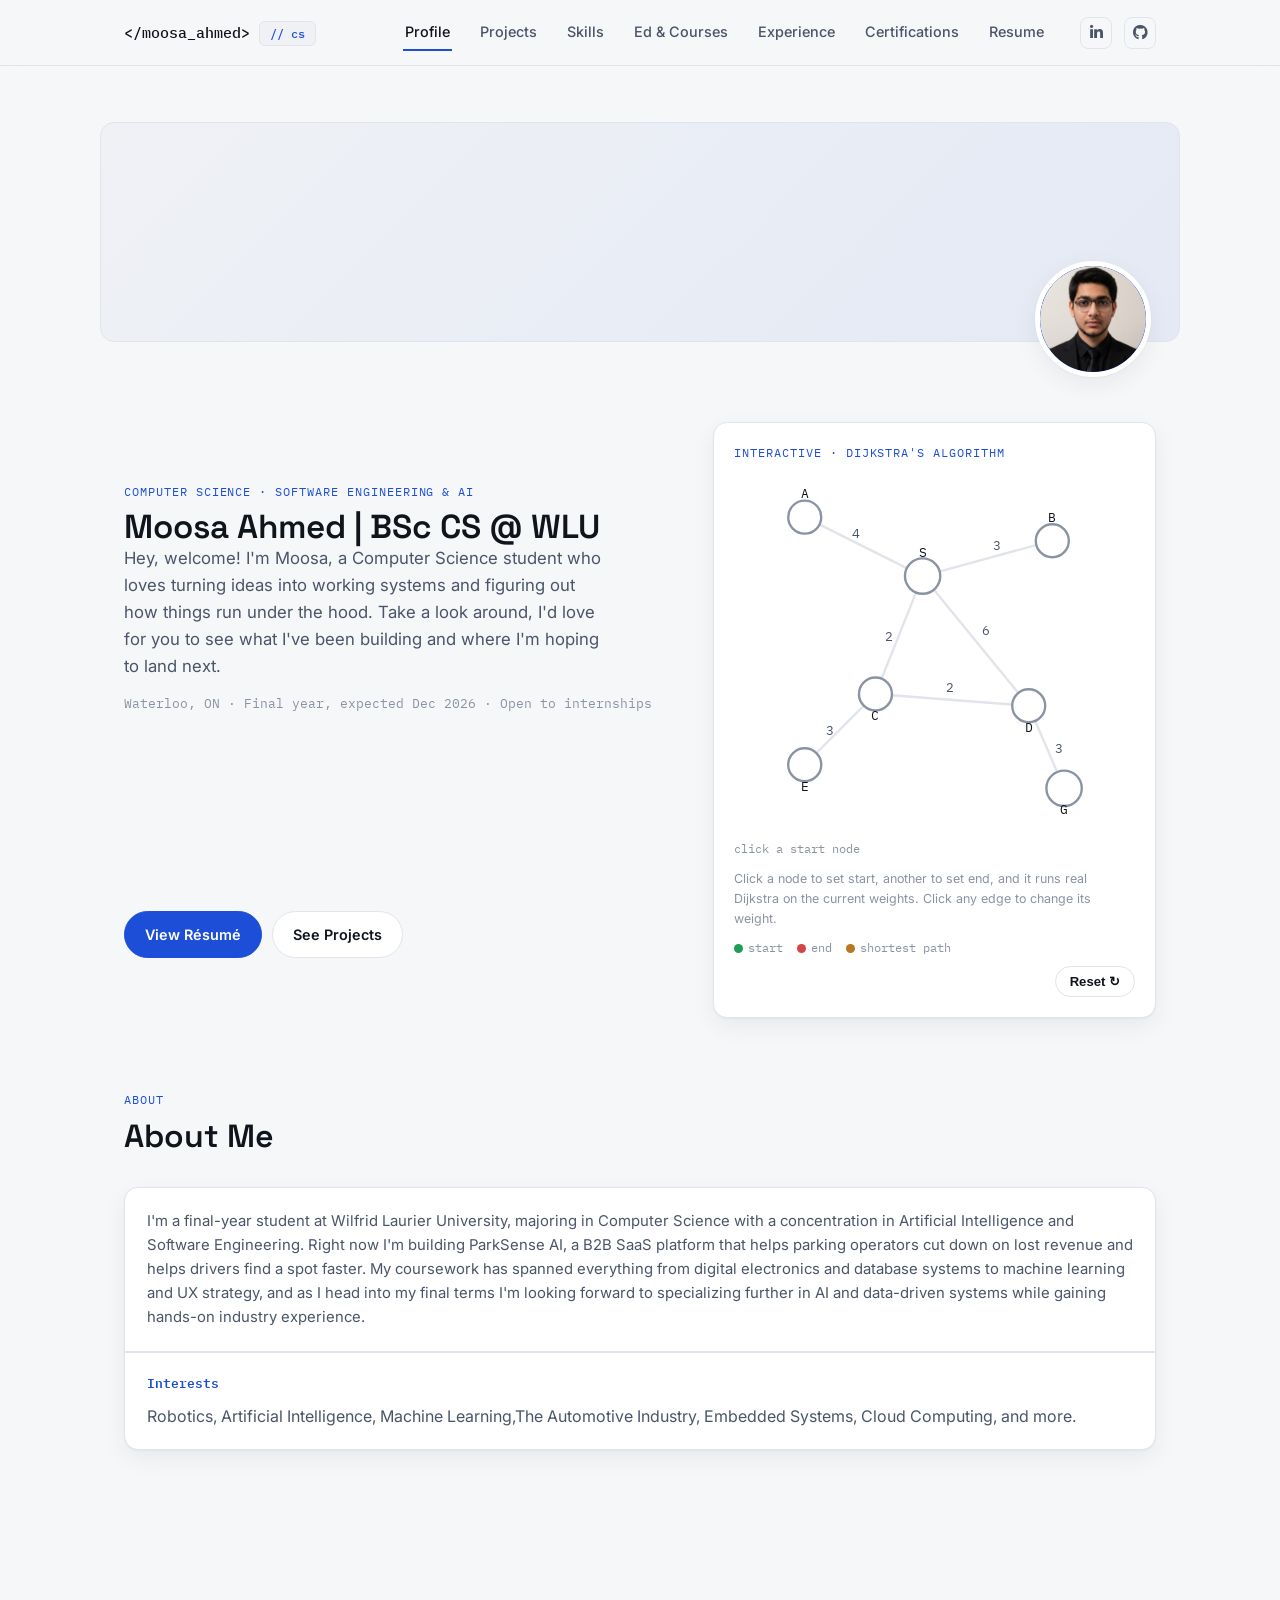
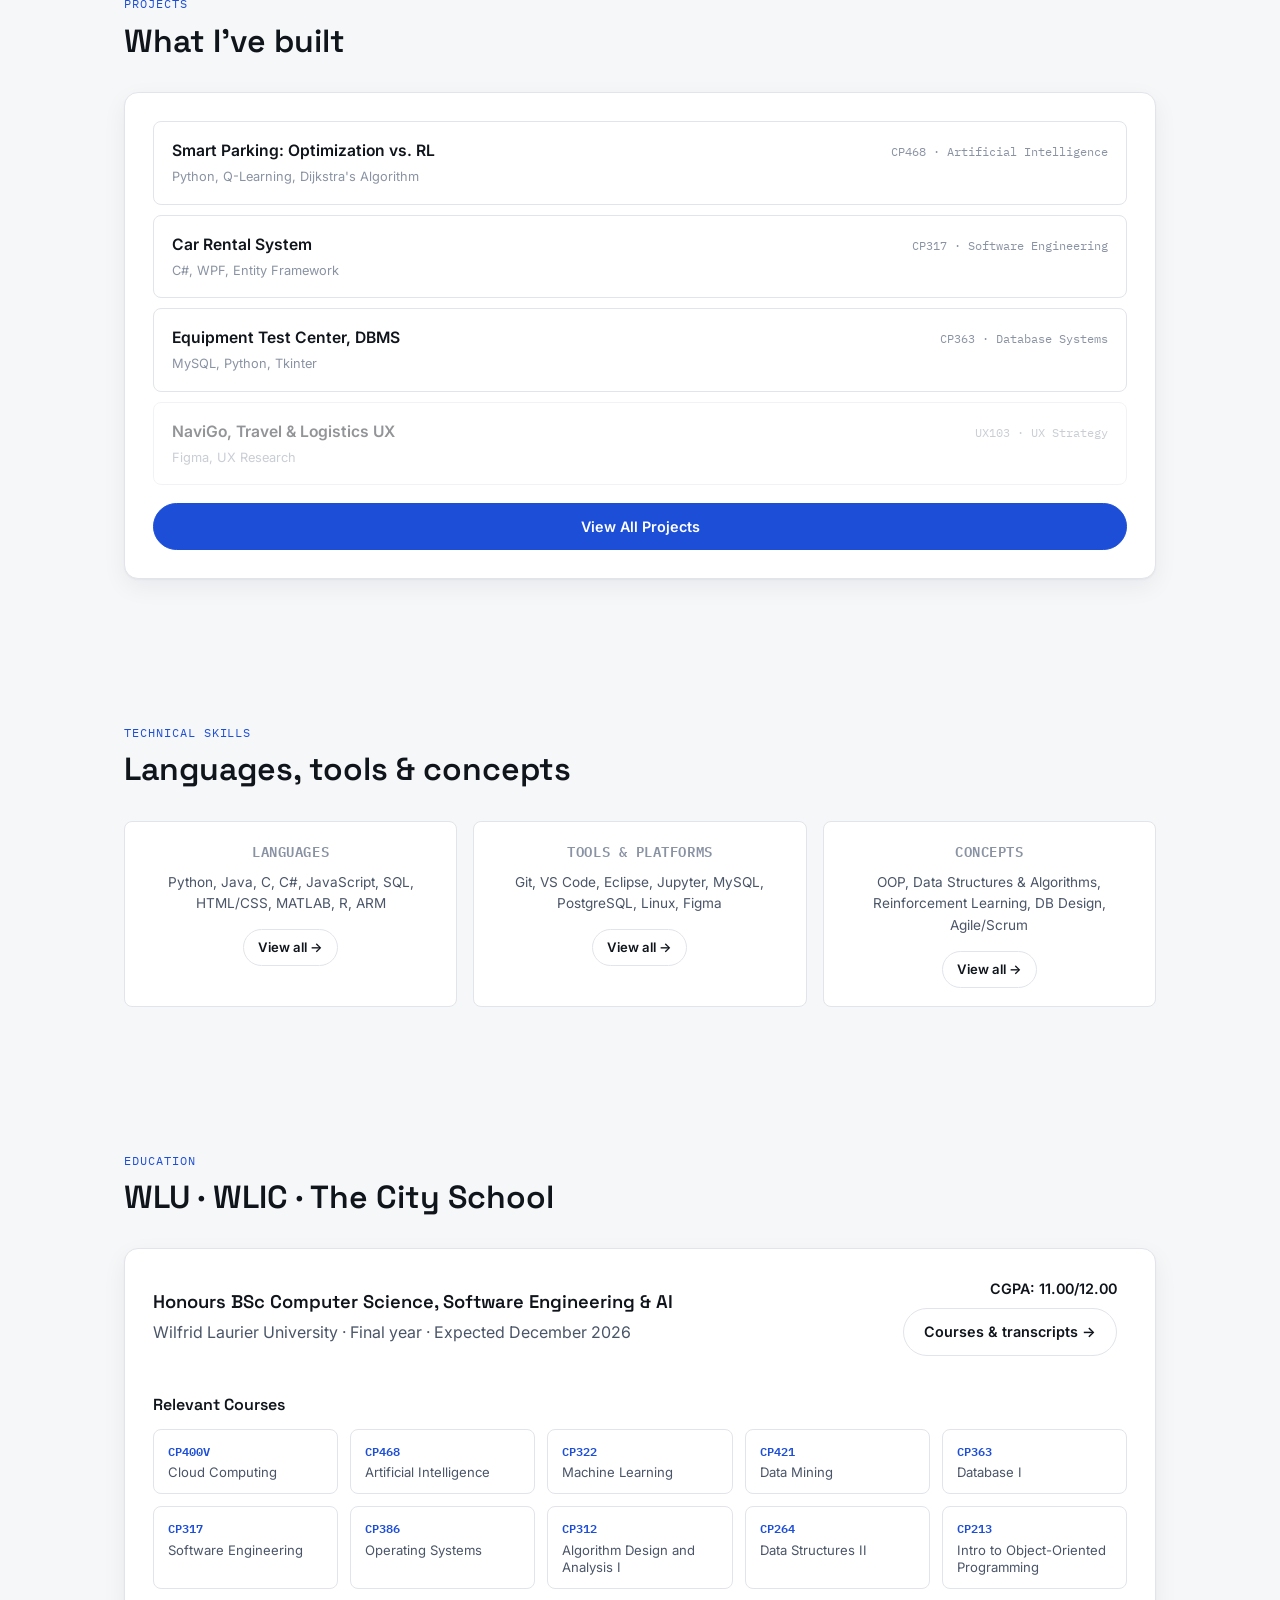
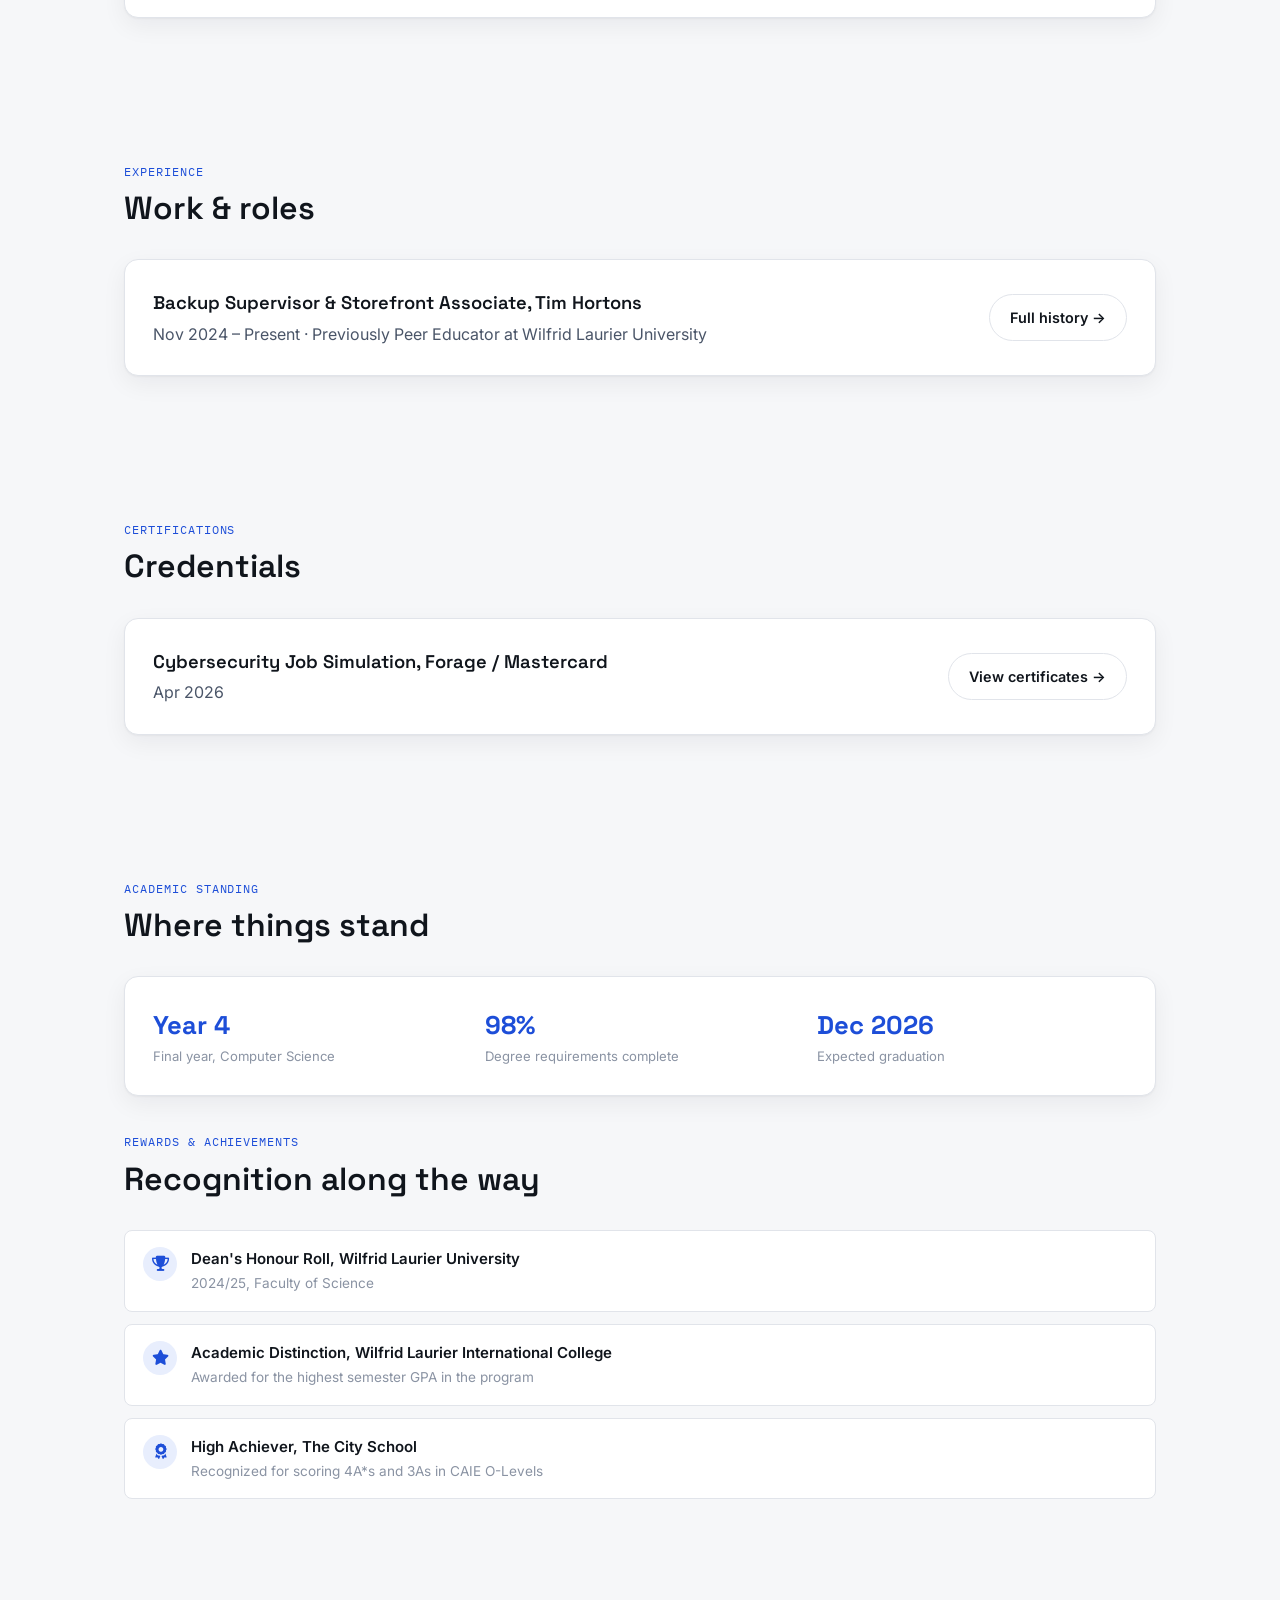
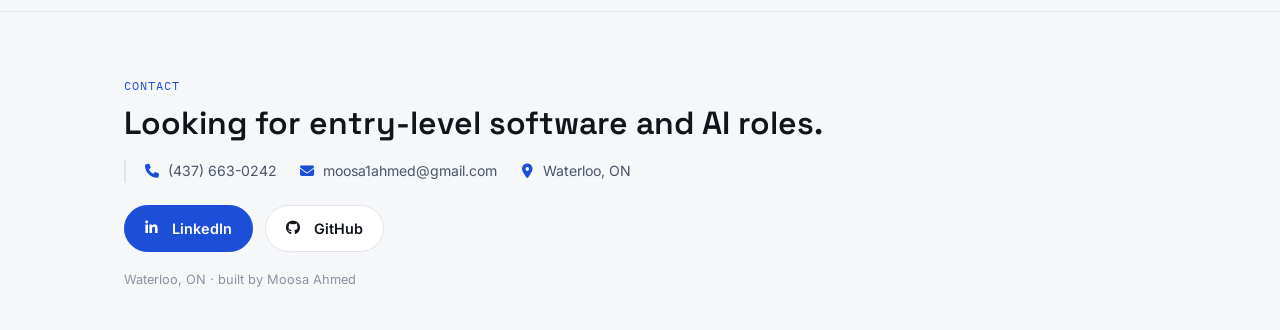
==== commit 598ef51f: "image" ====
--- a/index.html
+++ b/index.html
@@ -92,7 +92,8 @@
 
 <header class="hero wrap">
   <div class="photo-banner reveal">
-    <div class="avatar-circle">MA</div>
+    <div class="avatar-circle"><img src="assets/profile-photo.jpg" alt="Moosa Ahmed" class="avatar-photo"></div>
+
   </div>
 </header>
 
--- a/styles.css
+++ b/styles.css
@@ -138,7 +138,9 @@
   display: flex; align-items: center; justify-content: center;
   font-family: var(--font-display); font-size: 1.6rem; font-weight: 700;
   border: 5px solid var(--surface); box-shadow: var(--shadow);
-}
+  overflow: hidden;
+}
+.avatar-photo { width: 100%; height: 100%; object-fit: cover; border-radius: 50%; }
 .lede { font-size: 1.05rem; max-width: 480px; }
 .hero-meta { font-family: var(--font-mono); font-size: 0.8rem; color: var(--ink-faint); margin: 14px 0 22px; }
 .hero-meta .sep { margin: 0 8px; }
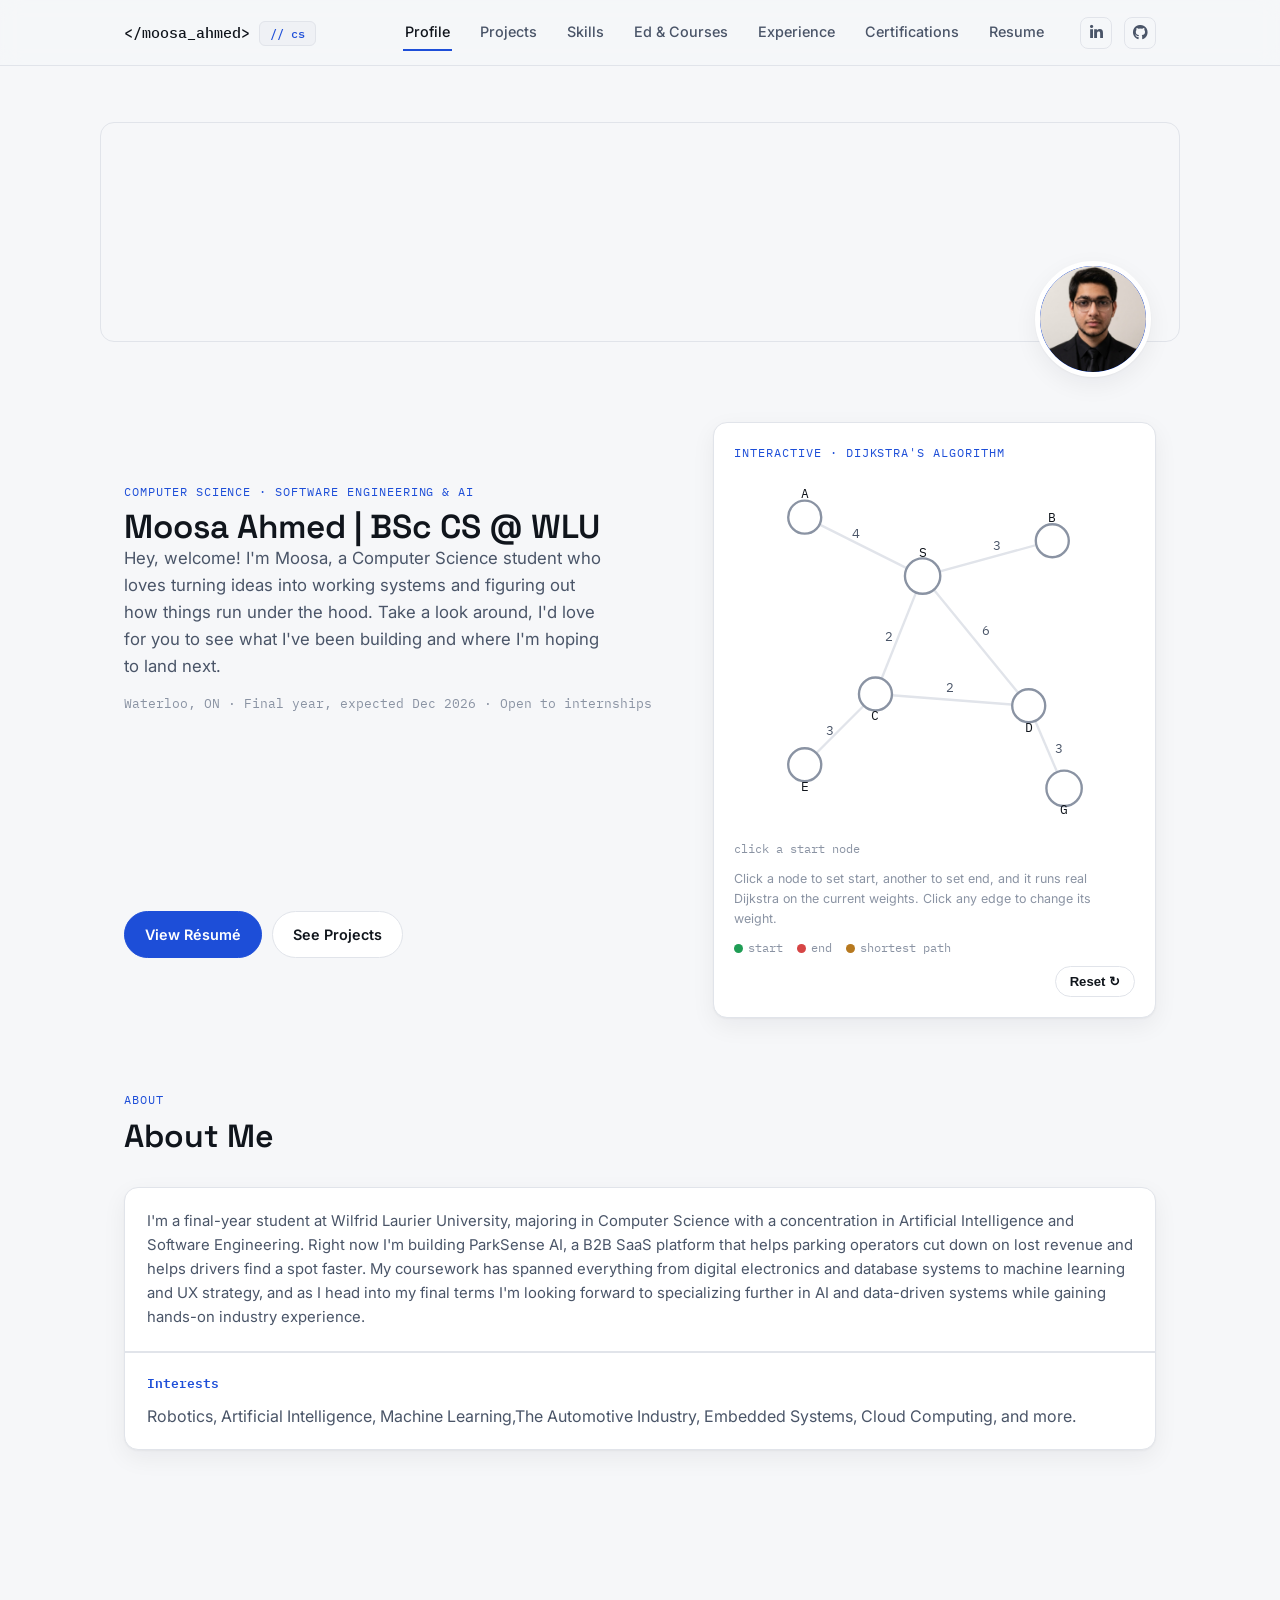
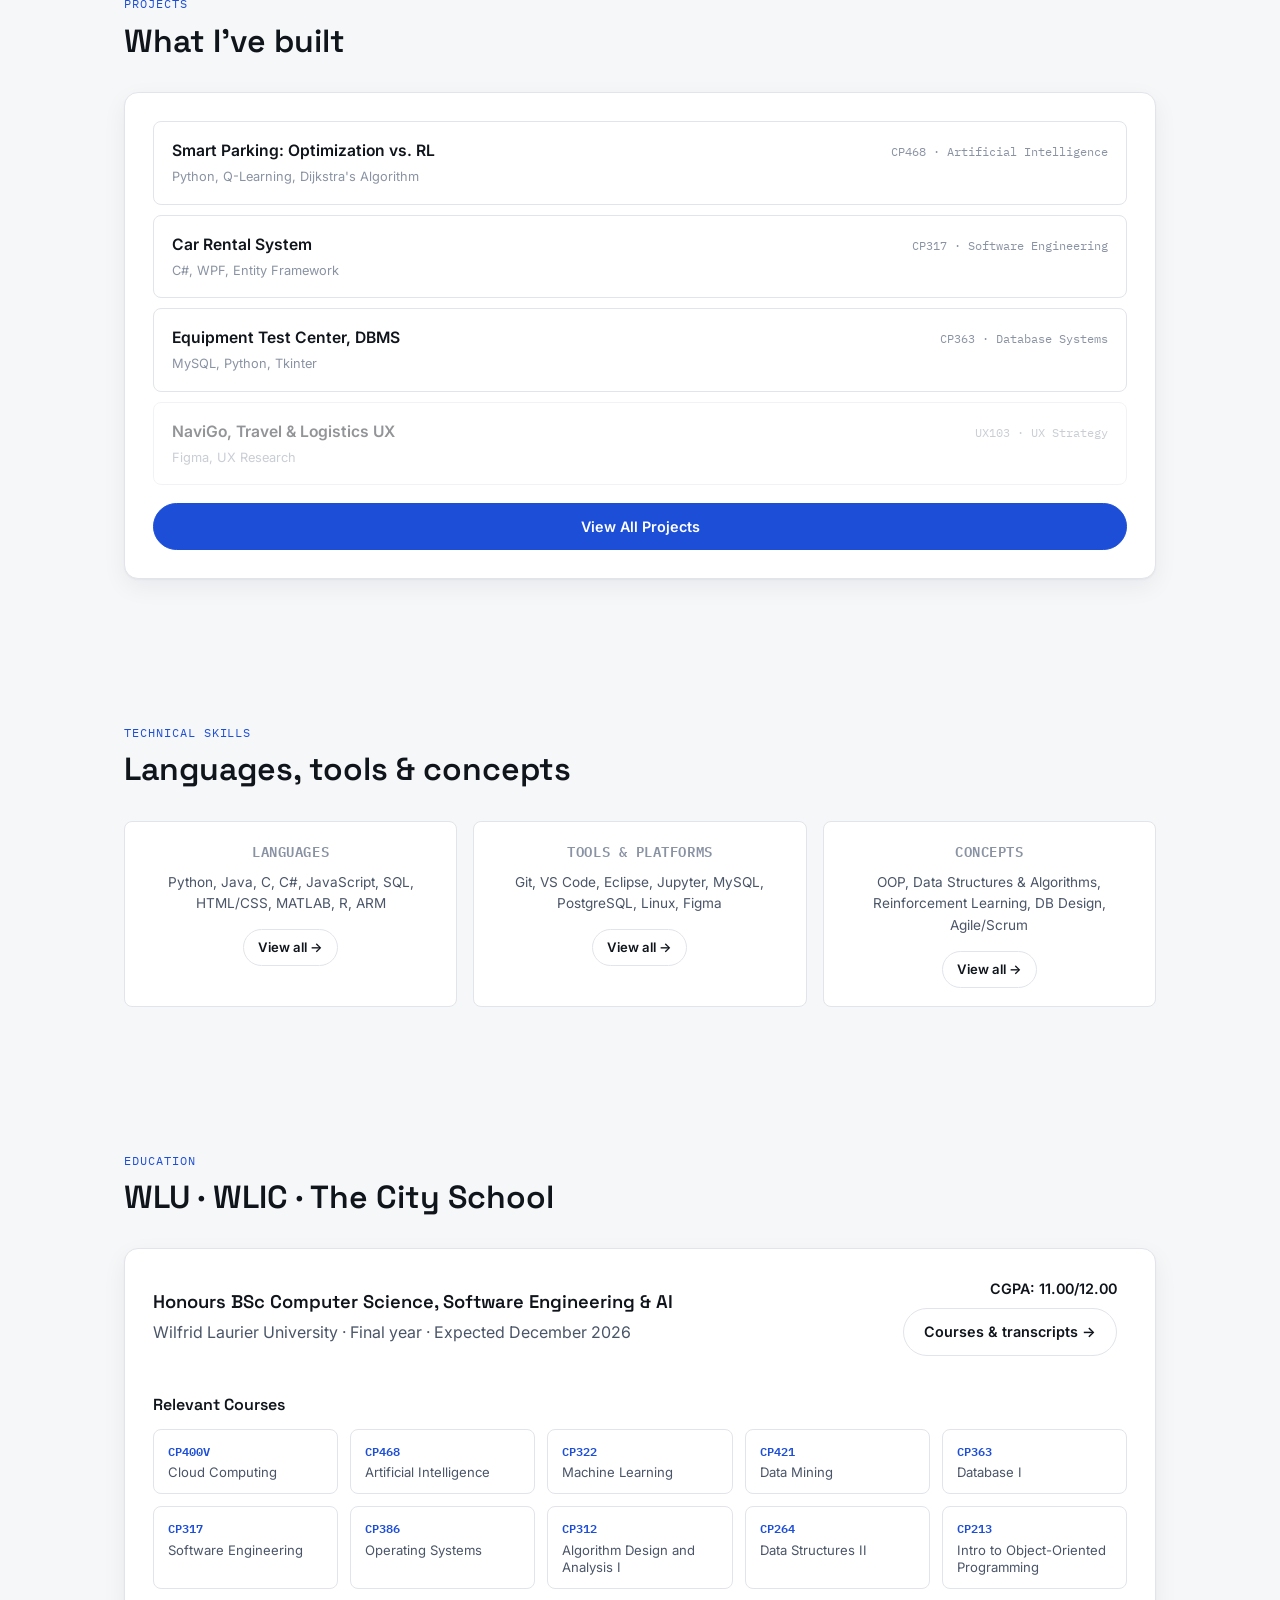
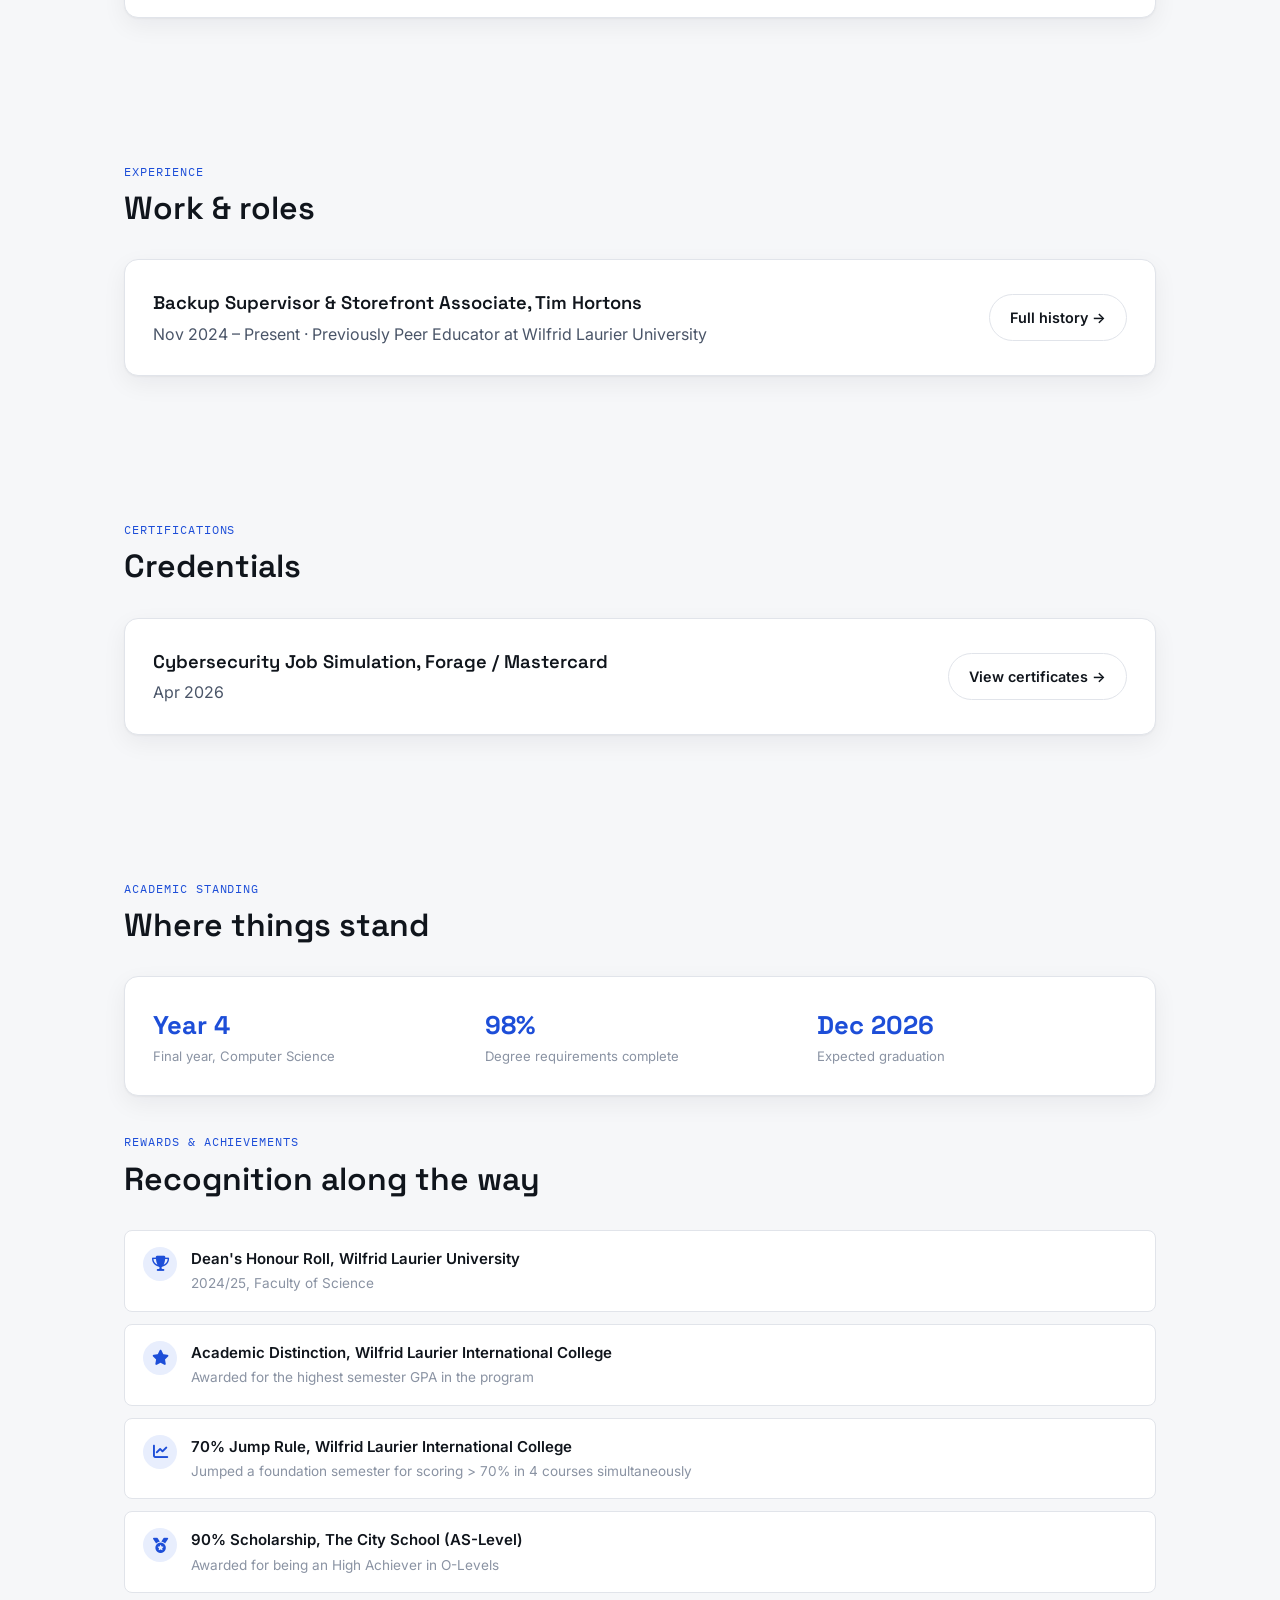
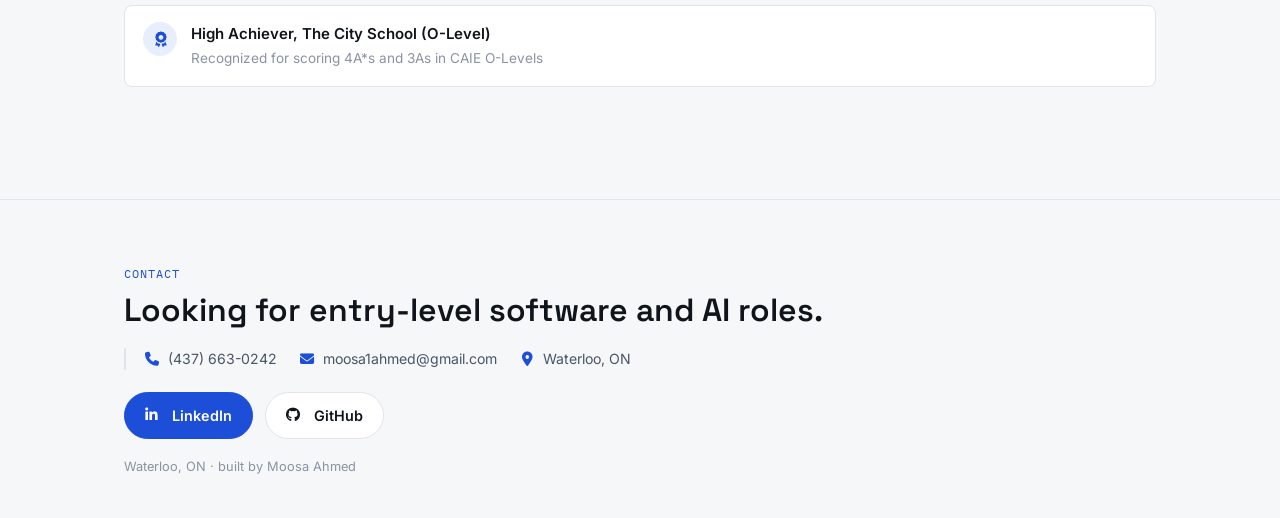
==== commit c0e97f5a: "minor updates" ====
--- a/index.html
+++ b/index.html
@@ -336,7 +336,9 @@
       <div class="eyebrow">Rewards &amp; Achievements</div>
       <h2>Recognition along the way</h2>
     </div>
+
     <div class="rewards-list reveal">
+
       <div class="reward-row">
         <div class="reward-icon"><i class="fa-solid fa-trophy"></i></div>
         <div>
@@ -344,6 +346,7 @@
           <div class="reward-desc">2024/25, Faculty of Science</div>
         </div>
       </div>
+
       <div class="reward-row">
         <div class="reward-icon"><i class="fa-solid fa-star"></i></div>
         <div>
@@ -351,13 +354,31 @@
           <div class="reward-desc">Awarded for the highest semester GPA in the program</div>
         </div>
       </div>
+
+      <div class="reward-row">
+        <div class="reward-icon"><i class="fa-solid fa-chart-line"></i></div>
+        <div>
+          <div class="reward-title">70% Jump Rule, Wilfrid Laurier International College</div>
+          <div class="reward-desc">Jumped a foundation semester for scoring > 70% in 4 courses simultaneously</div>
+        </div>
+      </div>
+
+      <div class="reward-row">
+        <div class="reward-icon"><i class="fa-solid fa-medal"></i></div>
+        <div>
+          <div class="reward-title">90% Scholarship, The City School (AS-Level)</div>
+          <div class="reward-desc">Awarded for being an High Achiever in O-Levels</div>
+        </div>
+      </div>
+
       <div class="reward-row">
         <div class="reward-icon"><i class="fa-solid fa-award"></i></div>
         <div>
-          <div class="reward-title">High Achiever, The City School</div>
+          <div class="reward-title">High Achiever, The City School (O-Level)</div>
           <div class="reward-desc">Recognized for scoring 4A*s and 3As in CAIE O-Levels</div>
         </div>
       </div>
+
     </div>
   </div>
 </section>
--- a/styles.css
+++ b/styles.css
@@ -128,7 +128,8 @@
 .hero-content { padding-top: 56px; }
 .photo-banner {
   position: relative; height: 220px; border-radius: var(--radius);
-  background: linear-gradient(135deg, var(--surface-alt), #E4E9F5);
+  background: linear-gradient(135deg, rgba(20,26,45,0.15)), url('assets/cover-banner.jpg');
+  background-size: cover; background-position: center;
   border: 1px solid var(--border);
 }
 .avatar-circle {
@@ -285,11 +286,18 @@
   h1.hero-name { font-size: clamp(1.2rem, 6vw, 1.6rem); white-space: normal; }
   .rc-grid { grid-template-columns: repeat(2, 1fr); }
 
-  .wrap { padding: 0 18px; }
+  .wrap { padding: 0 22px; }
   section { padding: 44px 0; }
   .sec-head { margin-bottom: 20px; }
-  .card { padding: 18px; }
+  .card { padding: 20px; }
   .page-head { padding: 36px 0 4px; }
+
+  .preview-row { padding: 18px 20px; }
+  .skill-item { padding: 18px 20px; }
+  .preview-list, .cert-list { gap: 14px; }
+  .accordion { gap: 14px; }
+  .rc-grid { gap: 14px; }
+  .timeline-item { padding: 18px 0; }
 
   .hero { padding: 28px 0 44px; }
   .hero-content { padding-top: 32px; }
@@ -306,14 +314,15 @@
   .cgpa-desktop { display: none; }
   .cgpa-mobile { display: block; margin-top: 6px; }
 
-  .acc-head, .doc-acc-head { padding: 14px 16px; gap: 12px; }
-  .acc-body-inner { padding: 18px 16px; }
+  .acc-head, .doc-acc-head { padding: 16px 18px; gap: 12px; }
+  .acc-body-inner { padding: 20px 18px; }
   .acc-toggle { width: 26px; height: 26px; font-size: 0.72rem; }
   .see-project-pill { max-width: none; width: 100%; }
   .doc-acc-body iframe, .doc-viewer iframe { height: 420px; }
 
-  .course-card2 { flex: 0 0 216px; padding: 14px; }
-  .institution-outer { padding: 16px; }
+  .course-card2 { padding: 16px; }
+  .institution-outer { padding: 18px; }
+  .institution-block { margin-bottom: 40px; }
   .slide { padding: 22px 18px; }
 
   .achieve-card { gap: 14px; }
@@ -327,20 +336,8 @@
   .rc-grid { grid-template-columns: repeat(3, 1fr); }
 }
 
-/* ===== Course category scroll galleries (Education page) ===== */
-.course-category { margin-bottom: 44px; }
-.course-category:last-child { margin-bottom: 0; }
-.cat-head { display: flex; align-items: baseline; justify-content: space-between; margin-bottom: 14px; flex-wrap: wrap; gap: 6px; }
-.cat-head h3 { font-size: 1.05rem; }
-.cat-count { font-family: var(--font-mono); font-size: 0.75rem; color: var(--ink-faint); }
-.scroll-row {
-  display: flex; gap: 14px; overflow-x: auto; padding: 4px 4px 14px;
-  scroll-snap-type: x proximity; -webkit-overflow-scrolling: touch;
-}
-.scroll-row::-webkit-scrollbar { height: 6px; }
-.scroll-row::-webkit-scrollbar-thumb { background: var(--border); border-radius: 999px; }
+/* ===== Course category card ===== */
 .course-card2 {
-  scroll-snap-align: start; flex: 0 0 260px;
   border: 1px solid var(--border); border-radius: var(--radius-sm);
   background: var(--surface); padding: 18px; display: flex; flex-direction: column; gap: 8px;
 }
@@ -352,6 +349,82 @@
 .course-card2 h4 { font-size: 0.95rem; margin: 0; line-height: 1.3; }
 .course-card2 .cterm { font-size: 0.75rem; color: var(--ink-faint); }
 .course-card2 p { font-size: 0.85rem; margin: 0; }
+
+/* ===== Course category carousel (Education page) ===== */
+.course-category.crsl { margin-bottom: 30px; }
+.course-category.crsl:last-child { margin-bottom: 0; }
+
+.crsl {
+  --crsl-per-view: 3;
+  --crsl-gap: 14px;
+  border: 1px solid var(--ink-faint);
+  border-radius: var(--radius);
+  background: var(--surface);
+  overflow: hidden;
+}
+
+/* -- top border: heading left, count right -- */
+.crsl-top {
+  display: flex; align-items: baseline; justify-content: space-between; gap: 10px;
+  padding: 14px 20px;
+  border-bottom: 1px solid var(--ink-faint);
+  background: var(--surface);
+}
+.crsl-title { font-size: 1.05rem; margin: 0; }
+.crsl-count { font-family: var(--font-mono); font-size: 0.75rem; color: var(--ink-faint); white-space: nowrap; }
+
+/* -- middle: left/right wide borders holding the arrows, viewport in between -- */
+.crsl-body { display: flex; align-items: stretch; }
+.crsl-arrow {
+  flex: 0 0 46px; display: flex; align-items: center; justify-content: center;
+  background: var(--surface); color: var(--accent); border: none; cursor: pointer;
+  font-size: 0.9rem; transition: color .15s ease, background .15s ease;
+}
+.crsl-prev { border-right: 1px solid var(--border); }
+.crsl-next { border-left: 1px solid var(--border); }
+.crsl-arrow:hover:not(:disabled) { color: var(--accent-ink); background: var(--accent); }
+.crsl-arrow:disabled { opacity: 0.3; cursor: default; }
+.crsl-arrow:disabled:hover { background: var(--surface); color: var(--accent); }
+
+.crsl-viewport { flex: 1 1 auto; overflow: hidden; padding: 18px 14px; min-width: 0; }
+.crsl-track {
+  display: flex; gap: var(--crsl-gap);
+  will-change: transform; touch-action: pan-y;
+  transition: transform .38s cubic-bezier(.22,.68,.36,1);
+}
+.crsl-track.dragging { transition: none; cursor: grabbing; }
+.crsl-track .course-card2 {
+  flex: 0 0 var(--crsl-card-w, 260px);
+  width: var(--crsl-card-w, 260px);
+  user-select: none;
+}
+.crsl-track .course-card2 * { pointer-events: none; }
+
+/* -- bottom border: instagram-style dot slider -- */
+.crsl-dots {
+  display: flex; align-items: center; justify-content: center; gap: 7px;
+  padding: 12px 16px;
+  border-top: 1px solid var(--ink-faint);
+  background: var(--surface);
+}
+.crsl-dot {
+  width: 7px; height: 7px; border-radius: 999px; padding: 0;
+  border: none; background: var(--border); cursor: pointer;
+  transition: width .25s ease, background .2s ease;
+}
+.crsl-dot:hover { background: var(--ink-faint); }
+.crsl-dot.active { width: 22px; background: var(--accent); }
+.crsl-dot.active:hover { background: var(--accent); }
+
+@media (max-width: 980px) and (min-width: 761px) {
+  .crsl { --crsl-per-view: 2; }
+}
+@media (max-width: 760px) {
+  .crsl { --crsl-per-view: 1; }
+  .crsl-top { flex-direction: column; align-items: flex-start; gap: 2px; padding: 14px 16px; }
+  .crsl-arrow { flex-basis: 36px; font-size: 0.8rem; }
+  .crsl-viewport { padding: 16px 12px; }
+}
 
 .transcript-card { display: flex; align-items: center; justify-content: space-between; gap: 20px; flex-wrap: wrap; }
 
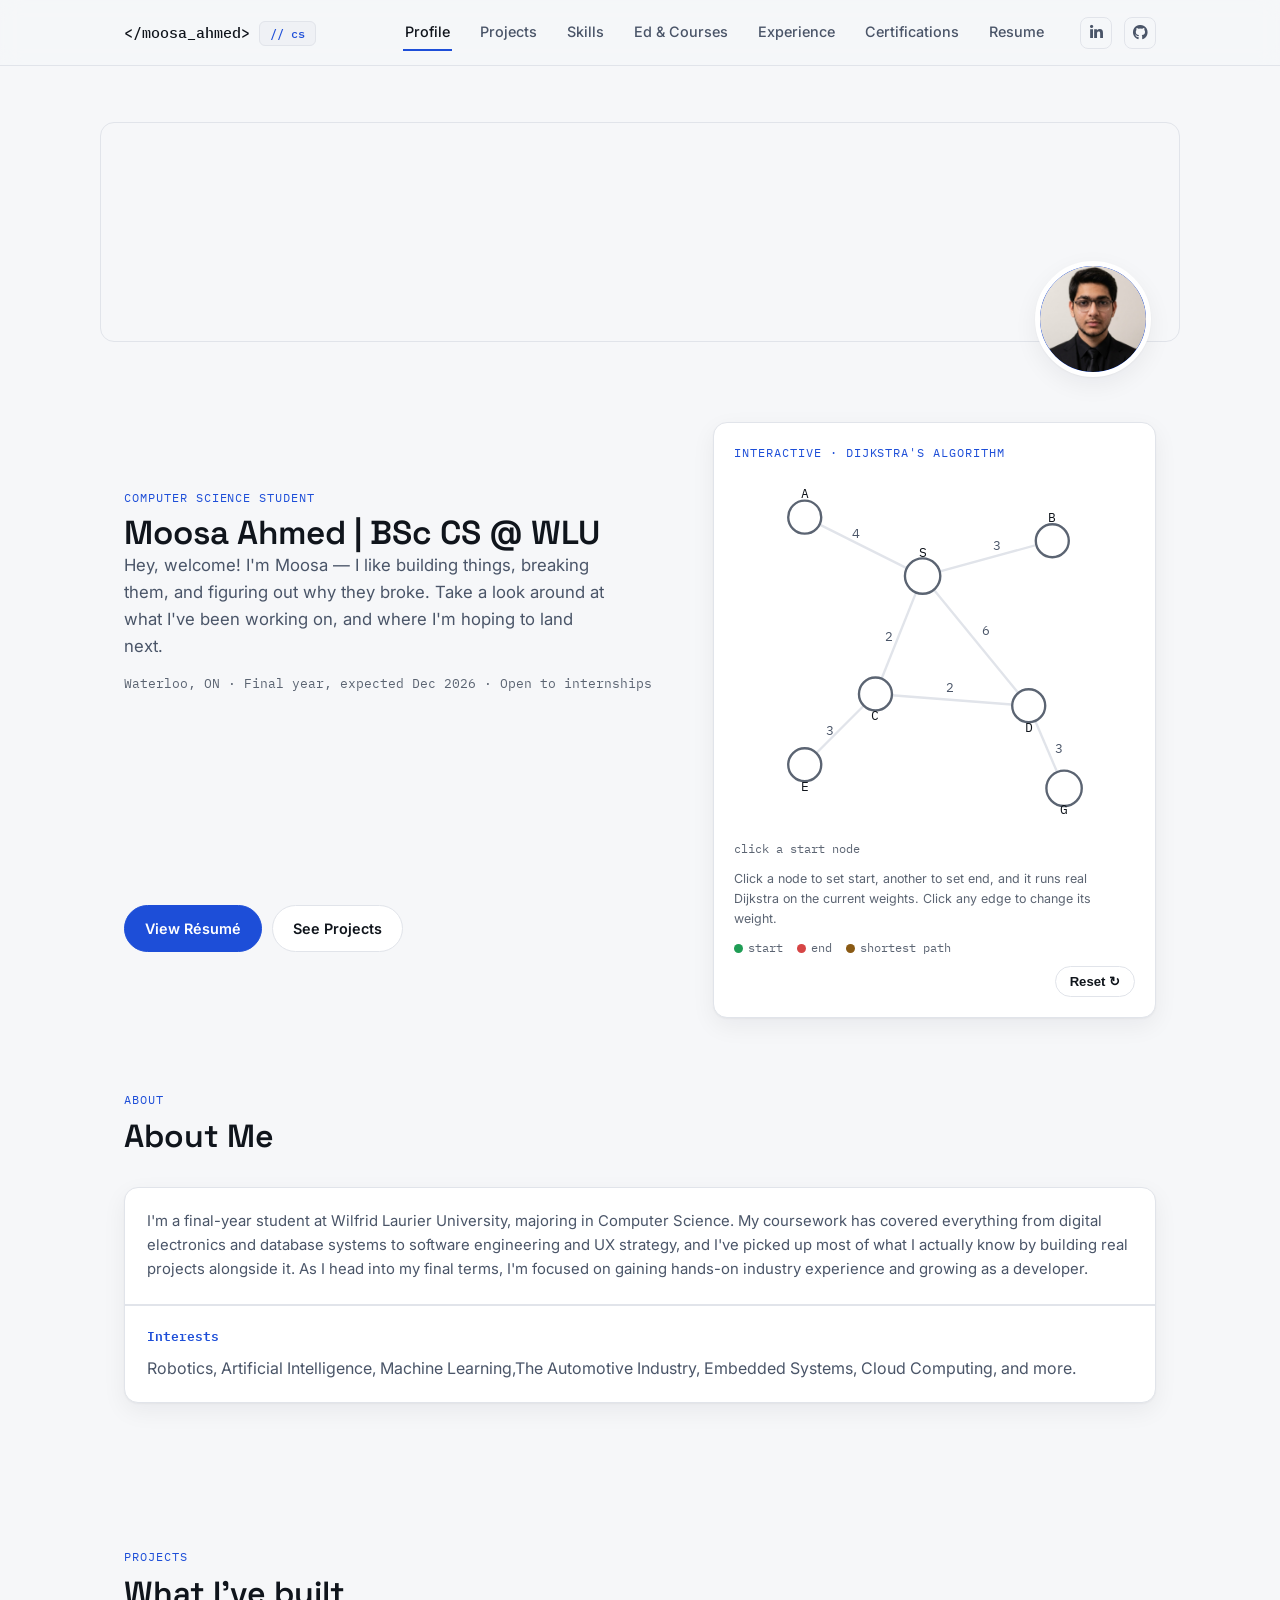
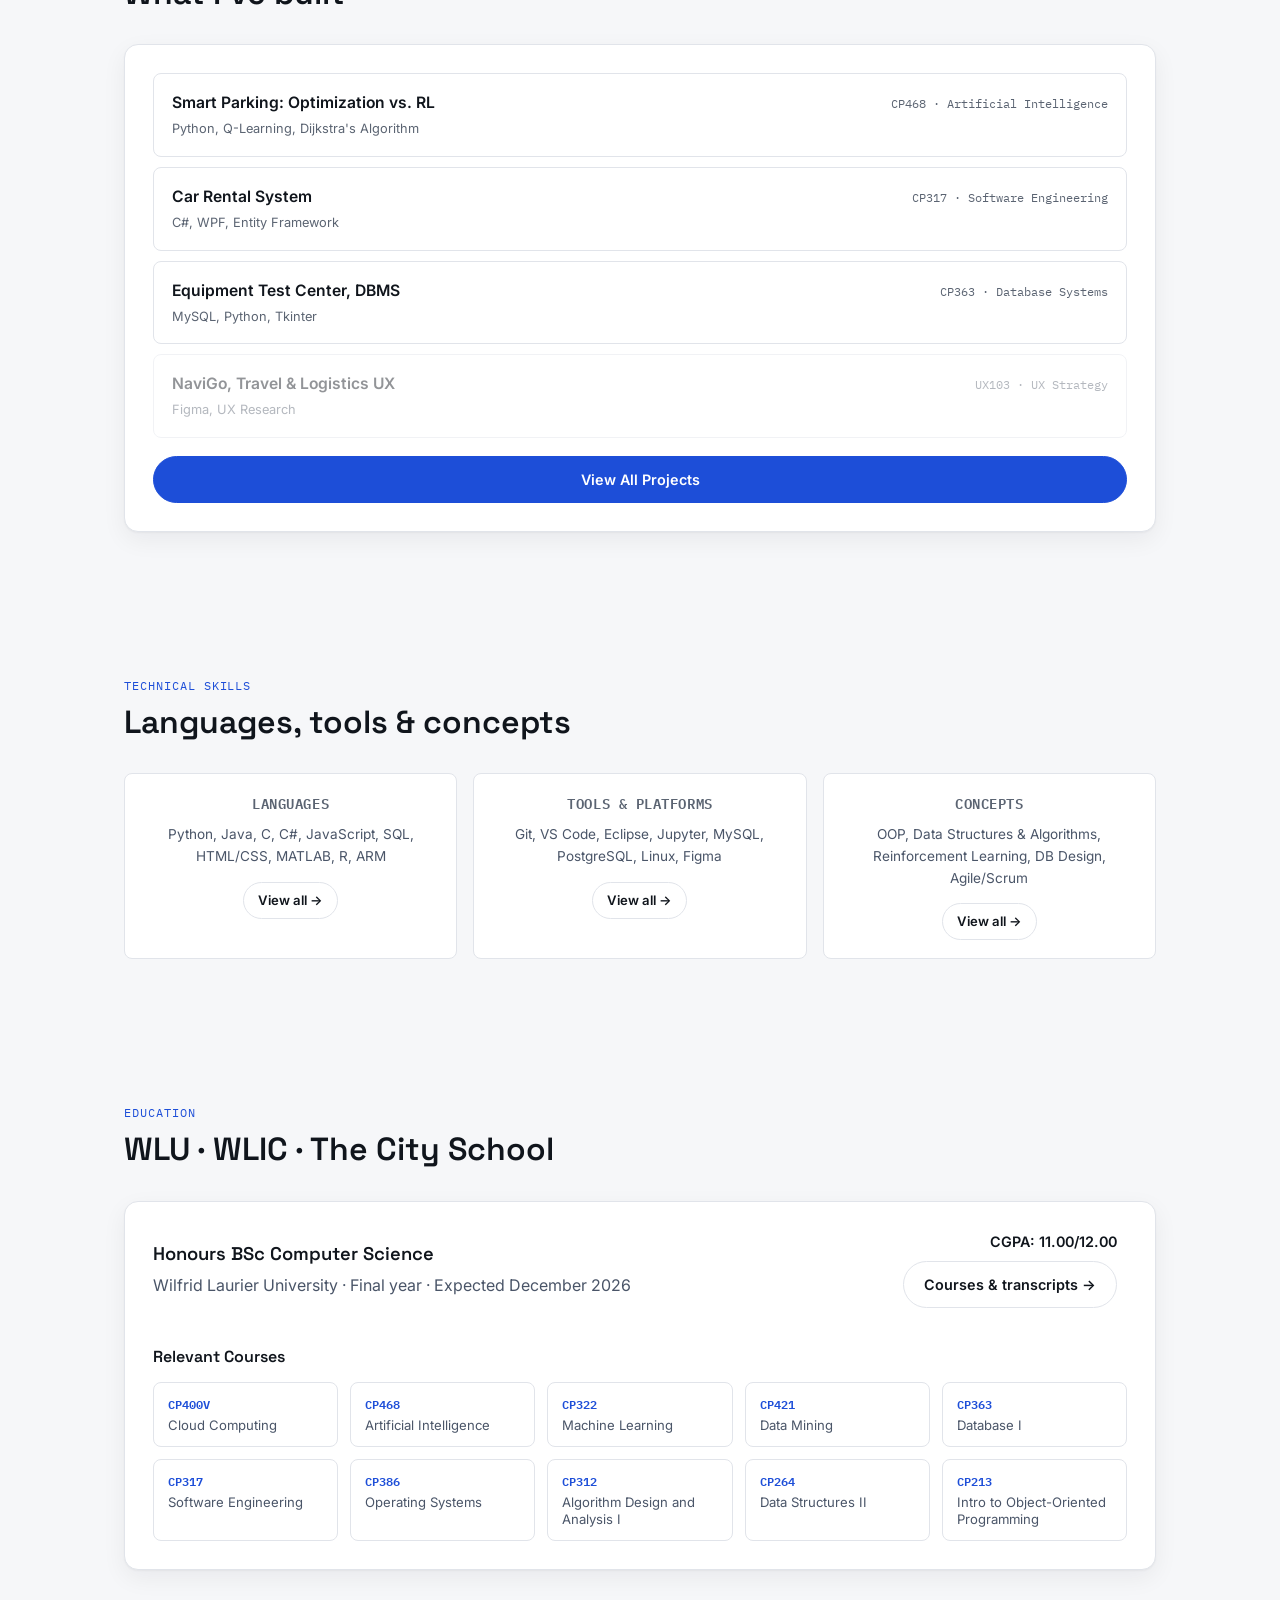
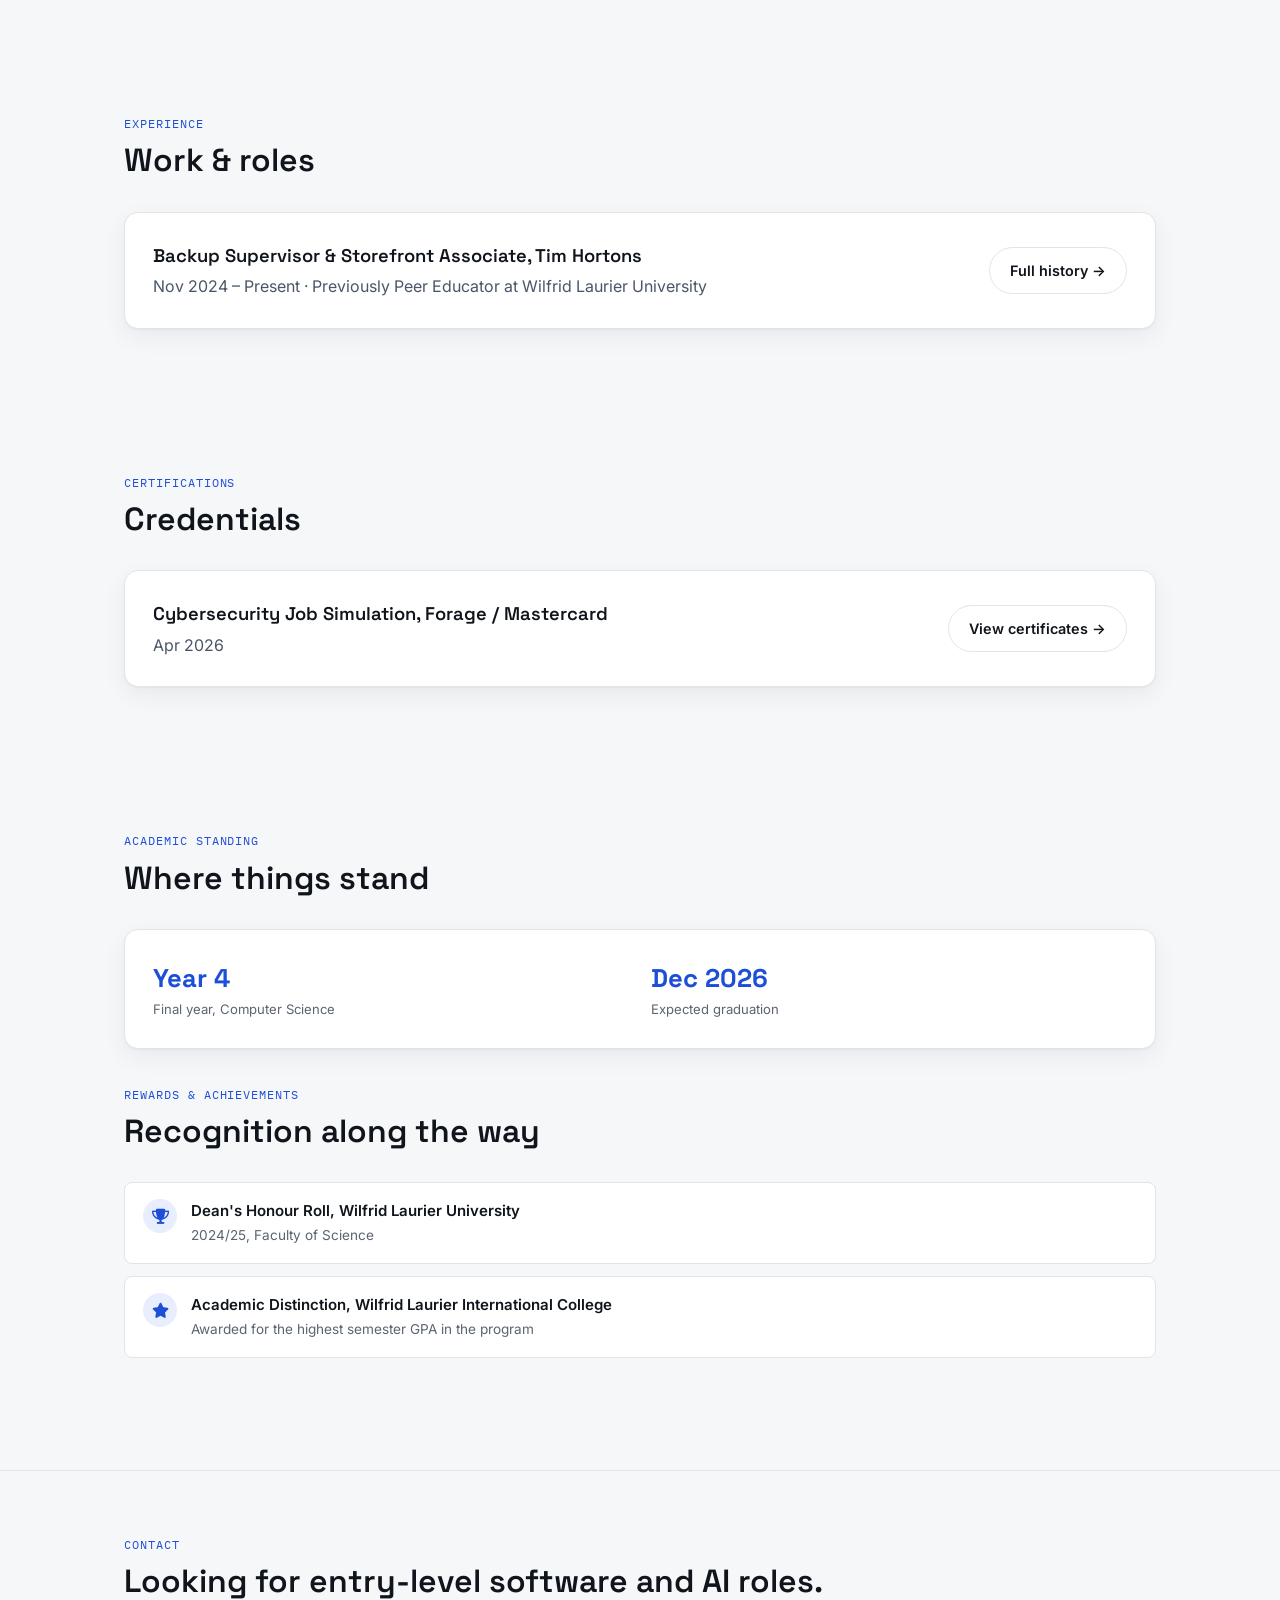
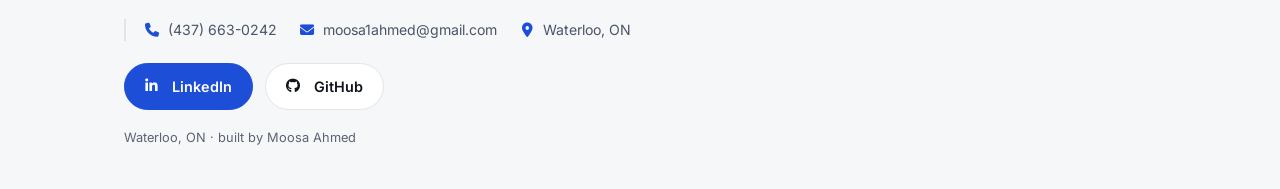
==== commit 6aea30be: "Finalize recruiter-focused portfolio cleanup" ====
--- a/index.html
+++ b/index.html
@@ -3,77 +3,33 @@
 <head>
 <meta charset="UTF-8">
 <meta name="viewport" content="width=device-width, initial-scale=1.0">
+<link rel="icon" type="image/svg+xml" href="assets/favicon.svg">
+<link rel="icon" type="image/png" href="assets/favicon.png">
+<link rel="apple-touch-icon" href="assets/favicon.png">
+<meta name="theme-color" content="#1D4ED8">
 <title>Moosa Ahmed · Computer Science Student</title>
+<meta name="description" content="Final-year Computer Science student at Wilfrid Laurier University. Projects in reinforcement learning, database design, and full-stack development.">
+<meta property="og:type" content="website">
+<meta property="og:title" content="Moosa Ahmed — Computer Science Student">
+<meta property="og:description" content="Final-year Computer Science student at Wilfrid Laurier University. Projects in reinforcement learning, database design, and full-stack development.">
+<meta property="og:url" content="https://moosa1ahmed-ctrl.github.io/Portfolio/">
+<meta property="og:image" content="https://moosa1ahmed-ctrl.github.io/Portfolio/assets/cover-banner.jpg">
+<meta name="twitter:card" content="summary_large_image">
+<meta name="twitter:title" content="Moosa Ahmed — Computer Science Student">
+<meta name="twitter:description" content="Final-year Computer Science student at Wilfrid Laurier University. Projects in reinforcement learning, database design, and full-stack development.">
 <link rel="preconnect" href="https://fonts.googleapis.com">
 <link rel="preconnect" href="https://fonts.gstatic.com" crossorigin>
 <link href="https://fonts.googleapis.com/css2?family=Space+Grotesk:wght@500;600;700&family=Inter:wght@400;500;600&family=IBM+Plex+Mono:wght@400;500&display=swap" rel="stylesheet">
 <link rel="stylesheet" href="https://cdnjs.cloudflare.com/ajax/libs/font-awesome/6.5.1/css/all.min.css">
 <link rel="stylesheet" href="styles.css">
-<style>
-  /* Page-local layout tuning (index.html only) */
-
-  /* Hero: keep intro + Dijkstra widget side by side, buttons below spanning both */
-  .hero-grid { grid-template-areas: "intro dijkstra" "cta dijkstra"; }
-  .hero-intro { grid-area: intro; }
-  .schematic-wrap { grid-area: dijkstra; }
-  .cta-row { grid-area: cta; margin-top: 8px; }
-
-  /* About section text sizing */
-  .about-intro p { font-size: 0.93rem; }
-  .ld-box ul { font-size: 0.85rem; }
-
-  /* Relevant Courses: reveal-more toggle (mobile only) */
-  .rc-toggle { display: none; }
-
-  @media (max-width: 760px) {
-    /* ---- Hero: intro (left) + Dijkstra widget (right) on one row, buttons full-width below ---- */
-    .hero-grid { grid-template-columns: 1fr 1fr; grid-template-areas: "intro dijkstra" "cta cta"; gap: 10px 14px; align-items: start; }
-    .hero-intro { padding-right: 8px; }
-    .hero-intro .eyebrow { font-size: 0.6rem; margin-bottom: 6px; }
-    h1.hero-name { font-size: 1rem; white-space: normal; line-height: 1.25; }
-    .lede { font-size: 0.7rem; line-height: 1.5; margin: 8px 0; max-width: none; }
-    .hero-meta { font-size: 0.62rem; margin: 8px 0 0; }
-    .hero-meta .sep { margin: 0 5px; }
-    .cta-row { margin-top: 14px; }
-
-    .schematic-card { padding: 12px; }
-    .schematic-head .eyebrow { font-size: 0.6rem; }
-    #statusLabel { font-size: 0.6rem !important; }
-    .dij-instructions { font-size: 0.6rem; margin-top: 6px; }
-    .dij-legend { font-size: 0.56rem; gap: 8px; margin-top: 6px; }
-    .legend-dot { width: 7px; height: 7px; }
-    .schematic-foot .btn.small { padding: 5px 10px; font-size: 0.7rem; }
-
-    /* ---- About: single stacked column, para -> Likes -> Dislikes -> Interests ---- */
-    .about-intro { padding: 16px; }
-    .about-intro p { font-size: 0.82rem; line-height: 1.55; }
-    .ld-box { padding: 13px; }
-    .ld-box .ld-title { font-size: 0.74rem; gap: 6px; margin-bottom: 8px; }
-    .ld-box ul { font-size: 0.75rem; padding-left: 14px; line-height: 1.45; }
-    .ld-box li { margin-bottom: 4px; }
-    .interests-box { padding: 14px 16px; }
-    .interests-box p { font-size: 0.8rem; }
-
-    /* ---- Relevant Courses: show top 4, reveal the rest with a toggle ---- */
-    .rc-card.rc-extra { display: none; }
-    .rc-grid.rc-expanded .rc-card.rc-extra { display: flex; }
-    .rc-toggle {
-      display: flex; align-items: center; justify-content: center; gap: 8px;
-      width: 100%; margin-top: 12px; padding: 10px; border: 1px solid var(--border);
-      border-radius: 999px; background: var(--surface-alt); font-size: 0.82rem; font-weight: 600;
-      color: var(--ink); cursor: pointer; font-family: inherit;
-    }
-    .rc-toggle i { transition: transform .2s ease; }
-    .rc-toggle.expanded i { transform: rotate(180deg); }
-  }
-</style>
 </head>
 <body>
+<noscript><style>.reveal{opacity:1!important;transform:none!important;}</style></noscript>
 
 <nav>
   <div class="wrap navwrap">
     <a href="index.html" class="brand">&lt;/moosa_ahmed&gt; <span class="tag">// cs</span></a>
-    <button class="menu-toggle" id="menuToggle" aria-label="Toggle menu">☰</button>
+    <button class="menu-toggle" id="menuToggle" aria-label="Toggle menu" aria-expanded="false" aria-controls="navlinks">☰</button>
     <div class="navlinks" id="navlinks">
       <a href="index.html">Profile</a>
       <a href="projects.html">Projects</a>
@@ -90,6 +46,8 @@
   </div>
 </nav>
 
+<main>
+
 <header class="hero wrap">
   <div class="photo-banner reveal">
     <div class="avatar-circle"><img src="assets/profile-photo.jpg" alt="Moosa Ahmed" class="avatar-photo"></div>
@@ -100,15 +58,15 @@
 <section class="wrap hero-content">
   <div class="hero-grid">
     <div class="hero-intro reveal">
-      <div class="eyebrow">Computer Science · Software Engineering &amp; AI</div>
+      <div class="eyebrow">Computer Science Student</div>
       <h1 class="hero-name">Moosa Ahmed | BSc CS @ WLU</h1>
-      <p class="lede">Hey, welcome! I'm Moosa, a Computer Science student who loves turning ideas into working systems and figuring out how things run under the hood. Take a look around, I'd love for you to see what I've been building and where I'm hoping to land next.</p>
+      <p class="lede">Hey, welcome! I'm Moosa — I like building things, breaking them, and figuring out why they broke. Take a look around at what I've been working on, and where I'm hoping to land next.</p>
       <div class="hero-meta">Waterloo, ON<span class="sep">·</span>Final year, expected Dec 2026<span class="sep">·</span>Open to internships</div>
     </div>
     <div class="schematic-wrap reveal">
       <div class="schematic-card" id="schematicCard">
         <div class="schematic-head">
-          <div class="eyebrow" style="margin:0;">Interactive · Dijkstra's algorithm</div>
+          <div class="eyebrow">Interactive · Dijkstra's algorithm</div>
         </div>
         <svg viewBox="0 0 340 300" width="100%" id="schematicSvg">
           <line class="edge" id="e-A-S" x1="60" y1="40" x2="160" y2="90"/>
@@ -135,7 +93,7 @@
           <g id="n-E"><circle class="node" cx="60" cy="250" r="14"/><text class="node-label" x="60" y="272" text-anchor="middle">E</text></g>
           <g id="n-G"><circle class="node" cx="280" cy="270" r="15"/><text class="node-label" x="280" y="292" text-anchor="middle">G</text></g>
         </svg>
-        <p id="statusLabel" style="font-family:var(--font-mono); font-size:0.78rem; color:var(--ink-faint); margin:8px 0 0;">click a start node</p>
+        <p id="statusLabel">click a start node</p>
         <p class="dij-instructions">Click a node to set start, another to set end, and it runs real Dijkstra on the current weights. Click any edge to change its weight.</p>
         <div class="dij-legend">
           <span><span class="legend-dot start"></span>start</span>
@@ -162,12 +120,12 @@
     </div>
     <div class="card about-card reveal">
       <div class="about-intro">
-        <p>I'm a final-year student at Wilfrid Laurier University, majoring in Computer Science with a concentration in Artificial Intelligence and Software Engineering. Right now I'm building ParkSense AI, a B2B SaaS platform that helps parking operators cut down on lost revenue and helps drivers find a spot faster. My coursework has spanned everything from digital electronics and database systems to machine learning and UX strategy, and as I head into my final terms I'm looking forward to specializing further in AI and data-driven systems while gaining hands-on industry experience.</p>
+        <p>I'm a final-year student at Wilfrid Laurier University, majoring in Computer Science. My coursework has covered everything from digital electronics and database systems to software engineering and UX strategy, and I've picked up most of what I actually know by building real projects alongside it. As I head into my final terms, I'm focused on gaining hands-on industry experience and growing as a developer.</p>
       </div>
       
       <div class="interests-box">
         <div class="ld-title">Interests</div>
-        <p style="margin:0;">Robotics, Artificial Intelligence, Machine Learning,The Automotive Industry, Embedded Systems, Cloud Computing, and more.</p>
+        <p>Robotics, Artificial Intelligence, Machine Learning,The Automotive Industry, Embedded Systems, Cloud Computing, and more.</p>
       </div>
     </div>
   </div>
@@ -210,7 +168,7 @@
           <span class="ptools">Figma, UX Research</span>
         </a>
       </div>
-      <a href="projects.html" class="btn solid" style="width:100%; justify-content:center;">View All Projects</a>
+      <a href="projects.html" class="btn solid btn-full">View All Projects</a>
     </div>
   </div>
 </section>
@@ -224,17 +182,17 @@
     <div class="skills-3col reveal">
       <div class="skill-col">
         <h4>Languages</h4>
-        <p style="font-size:0.85rem; margin-bottom:14px;">Python, Java, C, C#, JavaScript, SQL, HTML/CSS, MATLAB, R, ARM</p>
+        <p class="skill-preview-text">Python, Java, C, C#, JavaScript, SQL, HTML/CSS, MATLAB, R, ARM</p>
         <a href="skills.html" class="btn small">View all →</a>
       </div>
       <div class="skill-col">
         <h4>Tools &amp; Platforms</h4>
-        <p style="font-size:0.85rem; margin-bottom:14px;">Git, VS Code, Eclipse, Jupyter, MySQL, PostgreSQL, Linux, Figma</p>
+        <p class="skill-preview-text">Git, VS Code, Eclipse, Jupyter, MySQL, PostgreSQL, Linux, Figma</p>
         <a href="skills.html" class="btn small">View all →</a>
       </div>
       <div class="skill-col">
         <h4>Concepts</h4>
-        <p style="font-size:0.85rem; margin-bottom:14px;">OOP, Data Structures &amp; Algorithms, Reinforcement Learning, DB Design, Agile/Scrum</p>
+        <p class="skill-preview-text">OOP, Data Structures &amp; Algorithms, Reinforcement Learning, DB Design, Agile/Scrum</p>
         <a href="skills.html" class="btn small">View all →</a>
       </div>
     </div>
@@ -249,8 +207,8 @@
     </div>
     <div class="card reveal preview-card-row">
       <div>
-        <h3 style="margin-bottom:4px;">Honours BSc Computer Science, Software Engineering &amp; AI</h3>
-        <p style="margin:0;">Wilfrid Laurier University · Final year · Expected December 2026</p>
+        <h3 class="preview-title">Honours BSc Computer Science</h3>
+        <p>Wilfrid Laurier University · Final year · Expected December 2026</p>
         <span class="cgpa-line cgpa-mobile">CGPA: 11.00/12.00</span>
       </div>
       <div class="edu-cta">
@@ -287,8 +245,8 @@
     </div>
     <div class="card reveal preview-card-row">
       <div>
-        <h3 style="margin-bottom:4px;">Backup Supervisor &amp; Storefront Associate, Tim Hortons</h3>
-        <p style="margin:0;">Nov 2024 – Present · Previously Peer Educator at Wilfrid Laurier University</p>
+        <h3 class="preview-title">Backup Supervisor &amp; Storefront Associate, Tim Hortons</h3>
+        <p>Nov 2024 – Present · Previously Peer Educator at Wilfrid Laurier University</p>
       </div>
       <a href="experience.html" class="btn">Full history →</a>
     </div>
@@ -303,8 +261,8 @@
     </div>
     <div class="card reveal preview-card-row">
       <div>
-        <h3 style="margin-bottom:4px;">Cybersecurity Job Simulation, Forage / Mastercard</h3>
-        <p style="margin:0;">Apr 2026</p>
+        <h3 class="preview-title">Cybersecurity Job Simulation, Forage / Mastercard</h3>
+        <p>Apr 2026</p>
       </div>
       <a href="certifications.html" class="btn">View certificates →</a>
     </div>
@@ -323,16 +281,12 @@
         <div class="label">Final year, Computer Science</div>
       </div>
       <div class="achieve-stat">
-        <div class="num">98%</div>
-        <div class="label">Degree requirements complete</div>
-      </div>
-      <div class="achieve-stat">
         <div class="num">Dec 2026</div>
         <div class="label">Expected graduation</div>
       </div>
     </div>
 
-    <div class="sec-head reveal" style="margin-top:36px;">
+    <div class="sec-head reveal sec-head-spaced">
       <div class="eyebrow">Rewards &amp; Achievements</div>
       <h2>Recognition along the way</h2>
     </div>
@@ -355,33 +309,11 @@
         </div>
       </div>
 
-      <div class="reward-row">
-        <div class="reward-icon"><i class="fa-solid fa-chart-line"></i></div>
-        <div>
-          <div class="reward-title">70% Jump Rule, Wilfrid Laurier International College</div>
-          <div class="reward-desc">Jumped a foundation semester for scoring > 70% in 4 courses simultaneously</div>
-        </div>
-      </div>
-
-      <div class="reward-row">
-        <div class="reward-icon"><i class="fa-solid fa-medal"></i></div>
-        <div>
-          <div class="reward-title">90% Scholarship, The City School (AS-Level)</div>
-          <div class="reward-desc">Awarded for being an High Achiever in O-Levels</div>
-        </div>
-      </div>
-
-      <div class="reward-row">
-        <div class="reward-icon"><i class="fa-solid fa-award"></i></div>
-        <div>
-          <div class="reward-title">High Achiever, The City School (O-Level)</div>
-          <div class="reward-desc">Recognized for scoring 4A*s and 3As in CAIE O-Levels</div>
-        </div>
-      </div>
-
-    </div>
-  </div>
-</section>
+    </div>
+  </div>
+</section>
+
+</main>
 
 <footer id="contact">
   <div class="wrap">
@@ -401,19 +333,5 @@
 </footer>
 
 <script src="script.js"></script>
-<script>
-  /* Page-local: Relevant Courses "show more" toggle (index.html only) */
-  (function () {
-    var btn = document.getElementById('rcToggle');
-    var grid = document.getElementById('rcGrid');
-    if (!btn || !grid) return;
-    btn.addEventListener('click', function () {
-      var expanded = grid.classList.toggle('rc-expanded');
-      btn.classList.toggle('expanded', expanded);
-      btn.setAttribute('aria-expanded', expanded ? 'true' : 'false');
-      btn.querySelector('span').textContent = expanded ? 'Show fewer courses' : 'Show more courses';
-    });
-  })();
-</script>
 </body>
 </html>
--- a/styles.css
+++ b/styles.css
@@ -6,11 +6,11 @@
   --border: #E1E4EA;
   --ink: #10151C;
   --ink-soft: #4A5568;
-  --ink-faint: #8A93A3;
+  --ink-faint: #5B6472;
   --accent: #1D4ED8;
   --accent-ink: #FFFFFF;
   --accent-soft: #E8EEFD;
-  --amber: #B7791F;
+  --amber: #8A5A14;
   --amber-soft: #FBF0DD;
   --good: #1F9D55;
   --bad: #D64545;
@@ -512,3 +512,76 @@
   }
   .acc-item:hover { border-color: var(--accent); }
 }
+
+
+/* ===== Small semantic/utility classes replacing former inline style="" attributes ===== */
+#statusLabel { font-family: var(--font-mono); font-size: 0.78rem; color: var(--ink-faint); margin: 8px 0 0; }
+.acc-head-main { flex: 1; }
+.doc-acc-head h3 { margin-bottom: 2px; }
+.preview-title { margin-bottom: 4px; }
+.preview-card-row p { margin: 0; }
+.skill-preview-text { font-size: 0.85rem; margin-bottom: 14px; }
+.interests-box p { margin: 0; }
+.btn-full { width: 100%; justify-content: center; }
+.pname .status-pill { margin-left: 8px; }
+.sec-head-spaced { margin-top: 36px; }
+.doc-acc-action { padding: 16px 22px 0; }
+
+
+/* ===== Moved from index.html <style> (page-local layout tuning) ===== */
+  /* Page-local layout tuning (index.html only) */
+
+  /* Hero: keep intro + Dijkstra widget side by side, buttons below spanning both */
+  .hero-grid { grid-template-areas: "intro dijkstra" "cta dijkstra"; }
+  .hero-intro { grid-area: intro; }
+  .schematic-wrap { grid-area: dijkstra; }
+  .cta-row { grid-area: cta; margin-top: 8px; }
+
+  /* About section text sizing */
+  .about-intro p { font-size: 0.93rem; }
+  .ld-box ul { font-size: 0.85rem; }
+
+  /* Relevant Courses: reveal-more toggle (mobile only) */
+  .rc-toggle { display: none; }
+
+  @media (max-width: 760px) {
+    /* ---- Hero: intro (left) + Dijkstra widget (right) on one row, buttons full-width below ---- */
+    .hero-grid { grid-template-columns: 1fr 1fr; grid-template-areas: "intro dijkstra" "cta cta"; gap: 10px 14px; align-items: start; }
+    .hero-intro { padding-right: 8px; }
+    .hero-intro .eyebrow { font-size: 0.6rem; margin-bottom: 6px; }
+    h1.hero-name { font-size: 1rem; white-space: normal; line-height: 1.25; }
+    .lede { font-size: 0.7rem; line-height: 1.5; margin: 8px 0; max-width: none; }
+    .hero-meta { font-size: 0.62rem; margin: 8px 0 0; }
+    .hero-meta .sep { margin: 0 5px; }
+    .cta-row { margin-top: 14px; }
+
+    .schematic-card { padding: 12px; }
+    .schematic-head .eyebrow { font-size: 0.6rem; }
+    #statusLabel { font-size: 0.6rem !important; }
+    .dij-instructions { font-size: 0.6rem; margin-top: 6px; }
+    .dij-legend { font-size: 0.56rem; gap: 8px; margin-top: 6px; }
+    .legend-dot { width: 7px; height: 7px; }
+    .schematic-foot .btn.small { padding: 5px 10px; font-size: 0.7rem; }
+
+    /* ---- About: single stacked column, para -> Likes -> Dislikes -> Interests ---- */
+    .about-intro { padding: 16px; }
+    .about-intro p { font-size: 0.82rem; line-height: 1.55; }
+    .ld-box { padding: 13px; }
+    .ld-box .ld-title { font-size: 0.74rem; gap: 6px; margin-bottom: 8px; }
+    .ld-box ul { font-size: 0.75rem; padding-left: 14px; line-height: 1.45; }
+    .ld-box li { margin-bottom: 4px; }
+    .interests-box { padding: 14px 16px; }
+    .interests-box p { font-size: 0.8rem; }
+
+    /* ---- Relevant Courses: show top 4, reveal the rest with a toggle ---- */
+    .rc-card.rc-extra { display: none; }
+    .rc-grid.rc-expanded .rc-card.rc-extra { display: flex; }
+    .rc-toggle {
+      display: flex; align-items: center; justify-content: center; gap: 8px;
+      width: 100%; margin-top: 12px; padding: 10px; border: 1px solid var(--border);
+      border-radius: 999px; background: var(--surface-alt); font-size: 0.82rem; font-weight: 600;
+      color: var(--ink); cursor: pointer; font-family: inherit;
+    }
+    .rc-toggle i { transition: transform .2s ease; }
+    .rc-toggle.expanded i { transform: rotate(180deg); }
+  }
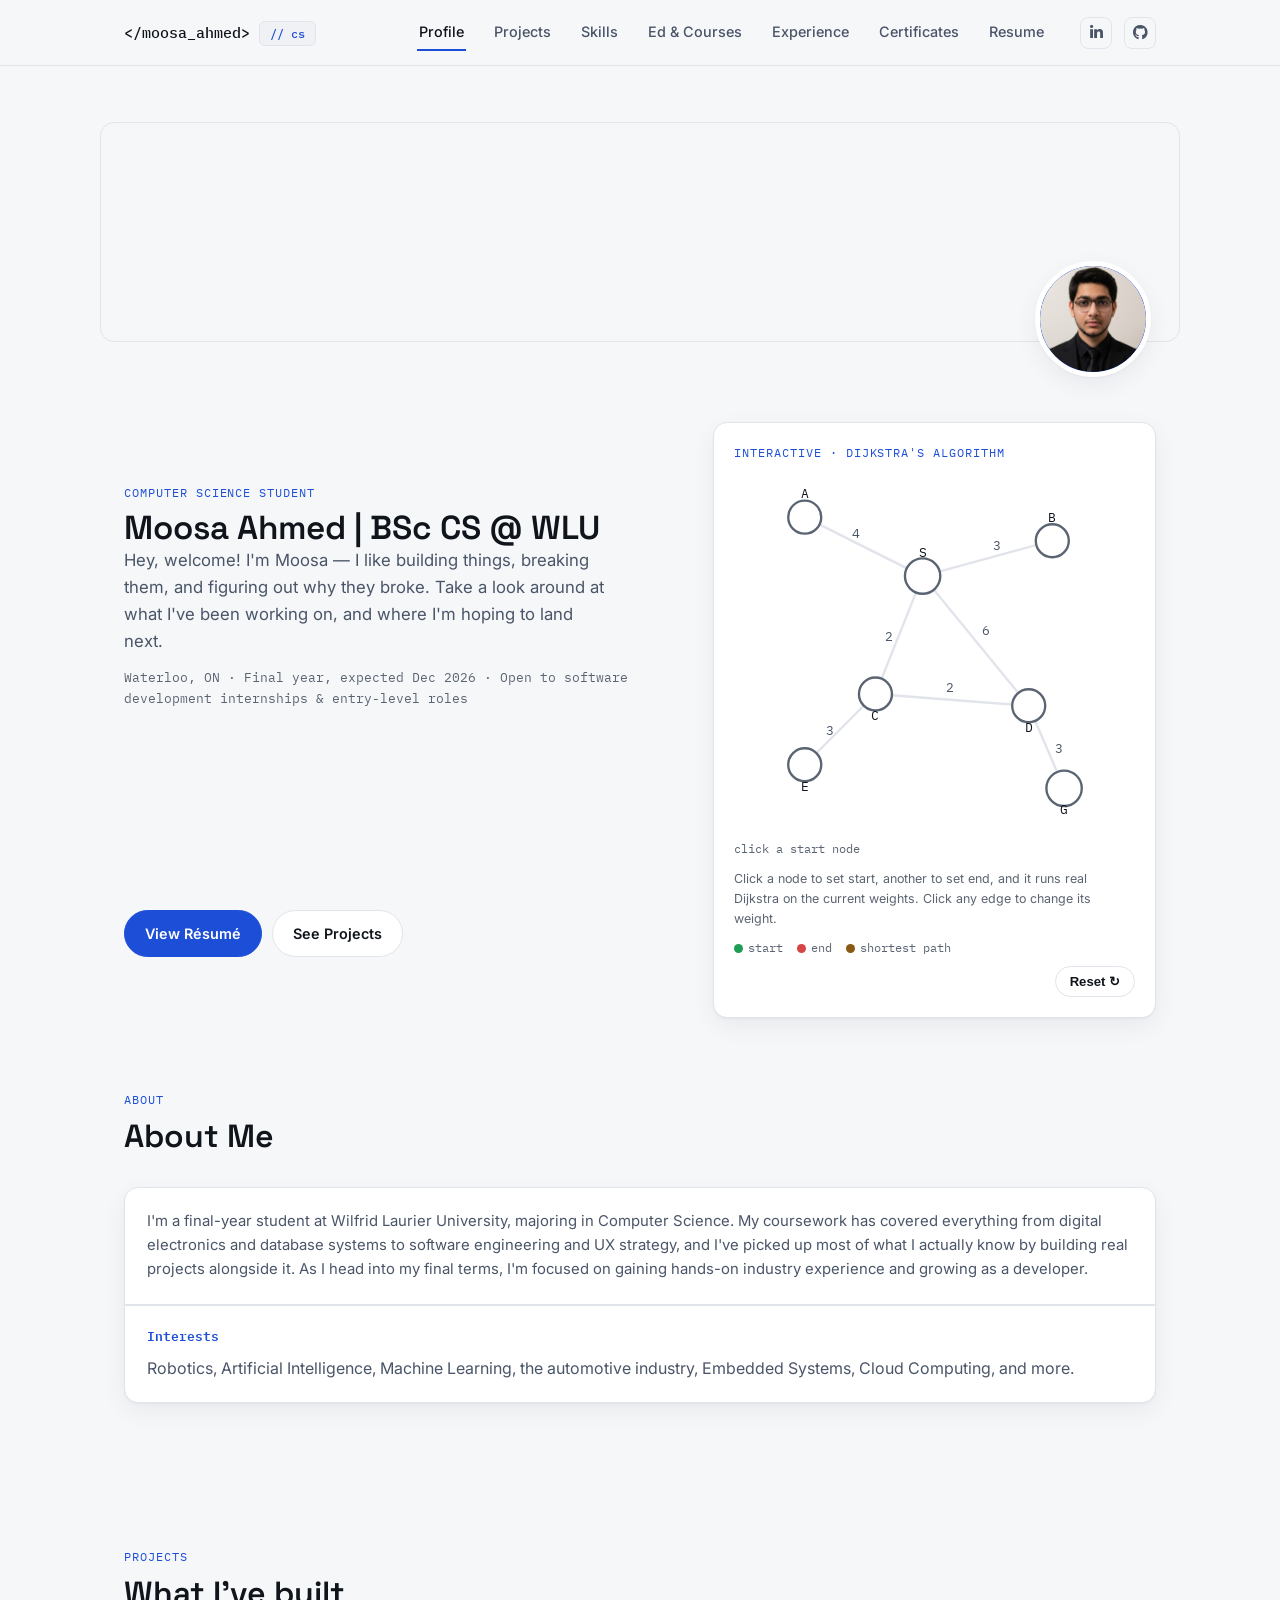
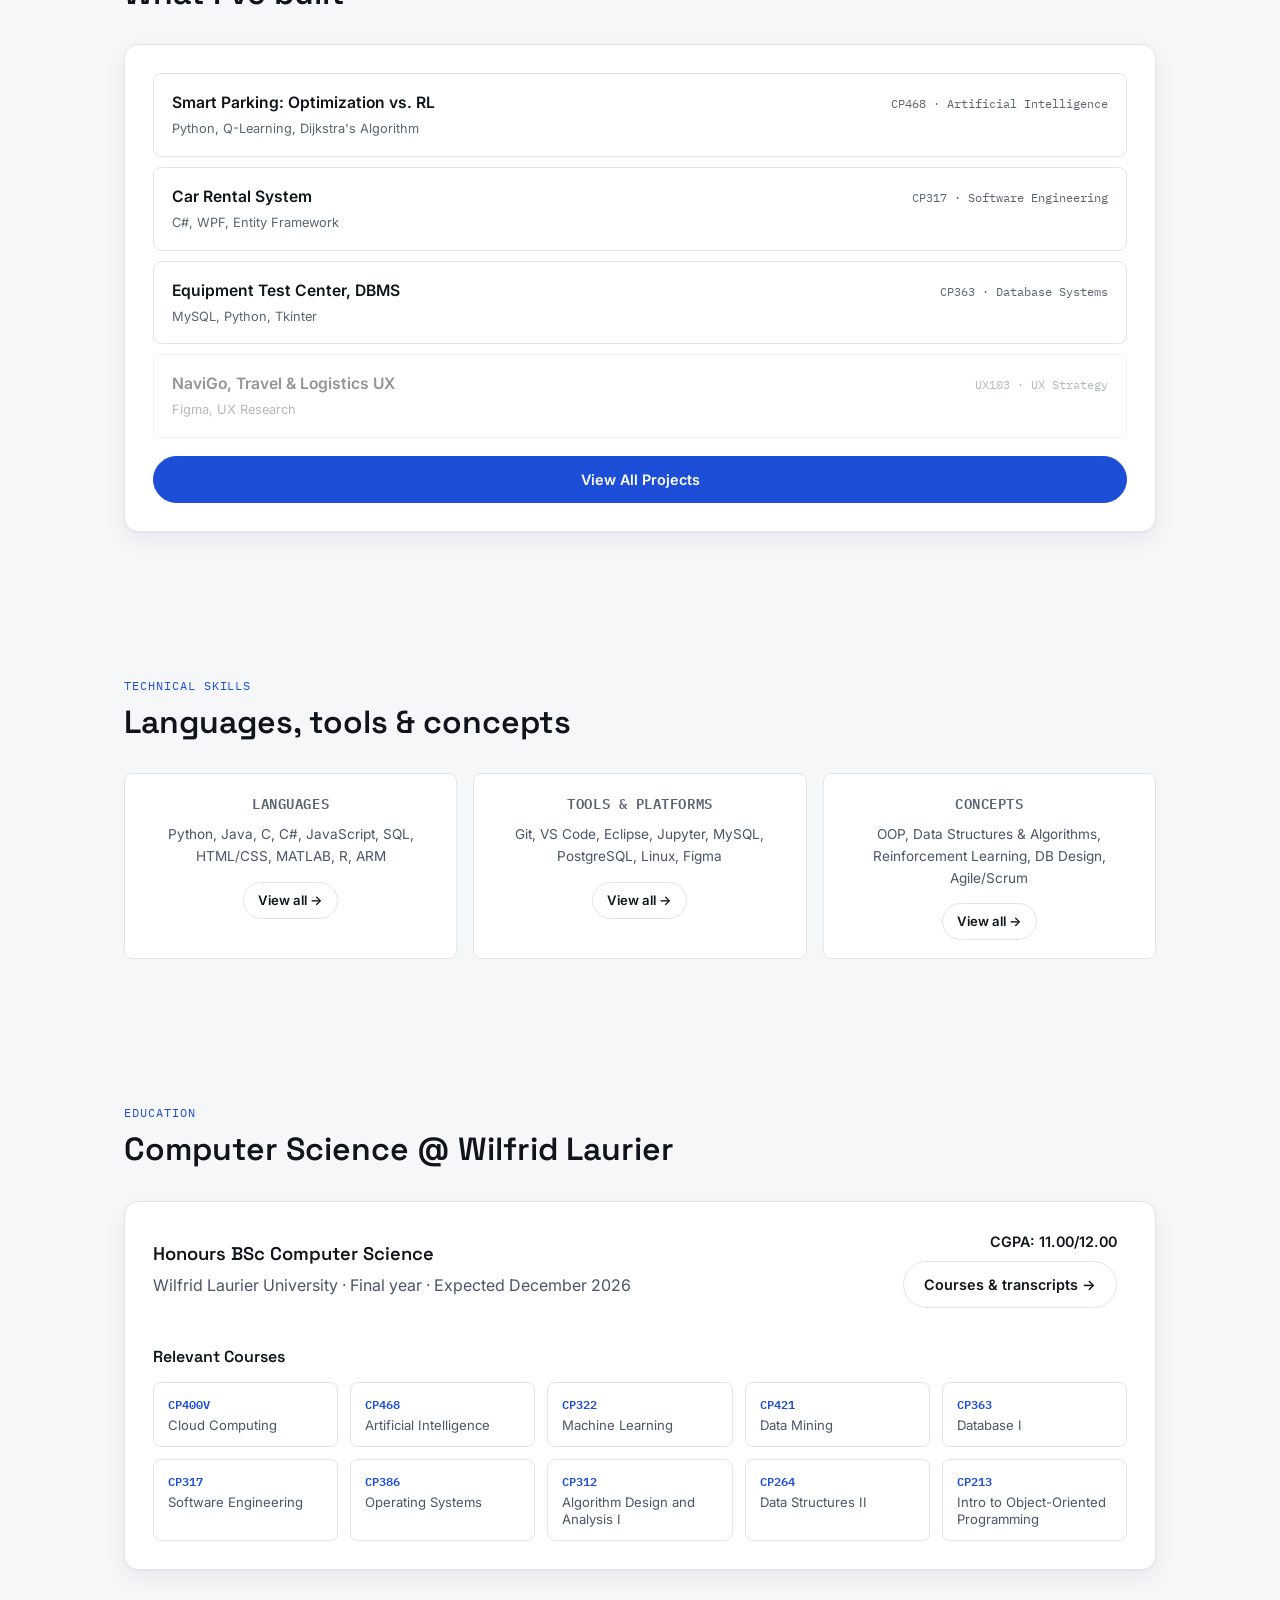
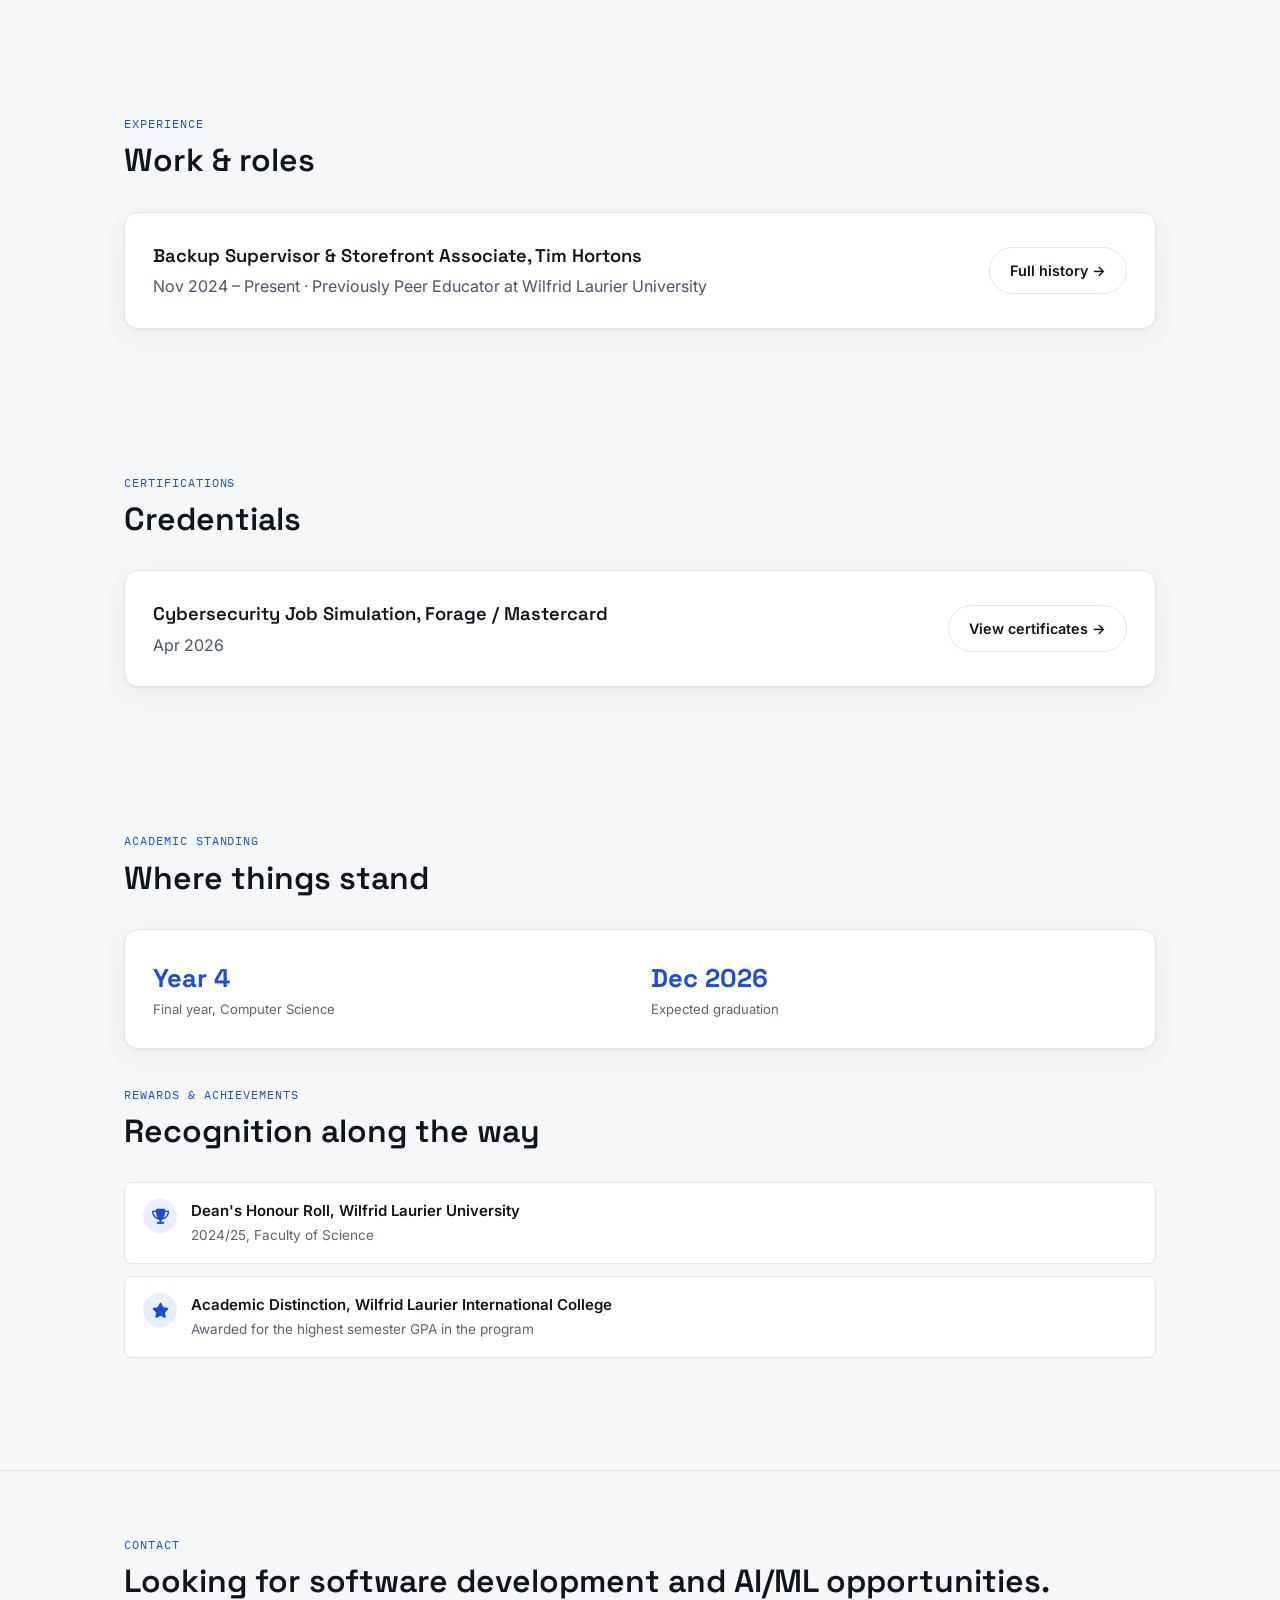
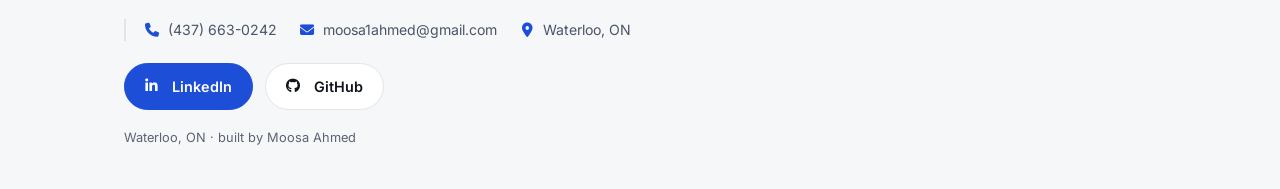
==== commit 8ce94e26: "Restore education redesign, accessible accordions, and copy polish" ====
--- a/index.html
+++ b/index.html
@@ -36,7 +36,7 @@
       <a href="skills.html">Skills</a>
       <a href="education.html">Ed &amp; Courses</a>
       <a href="experience.html">Experience</a>
-      <a href="certifications.html">Certifications</a>
+      <a href="certifications.html">Certificates</a>
       <a href="resume.html">Resume</a>
       <div class="navsocial">
         <a href="https://www.linkedin.com/in/moosa-ahmed-/" target="_blank" rel="noopener" aria-label="LinkedIn"><i class="fa-brands fa-linkedin-in"></i></a>
@@ -61,7 +61,7 @@
       <div class="eyebrow">Computer Science Student</div>
       <h1 class="hero-name">Moosa Ahmed | BSc CS @ WLU</h1>
       <p class="lede">Hey, welcome! I'm Moosa — I like building things, breaking them, and figuring out why they broke. Take a look around at what I've been working on, and where I'm hoping to land next.</p>
-      <div class="hero-meta">Waterloo, ON<span class="sep">·</span>Final year, expected Dec 2026<span class="sep">·</span>Open to internships</div>
+      <div class="hero-meta">Waterloo, ON<span class="sep">·</span>Final year, expected Dec 2026<span class="sep">·</span>Open to software development internships & entry-level roles</div>
     </div>
     <div class="schematic-wrap reveal">
       <div class="schematic-card" id="schematicCard">
@@ -125,7 +125,7 @@
       
       <div class="interests-box">
         <div class="ld-title">Interests</div>
-        <p>Robotics, Artificial Intelligence, Machine Learning,The Automotive Industry, Embedded Systems, Cloud Computing, and more.</p>
+        <p>Robotics, Artificial Intelligence, Machine Learning, the automotive industry, Embedded Systems, Cloud Computing, and more.</p>
       </div>
     </div>
   </div>
@@ -203,7 +203,7 @@
   <div class="wrap">
     <div class="sec-head reveal">
       <div class="eyebrow">Education</div>
-      <h2>WLU · WLIC · The City School</h2>
+      <h2>Computer Science @ Wilfrid Laurier</h2>
     </div>
     <div class="card reveal preview-card-row">
       <div>
@@ -318,7 +318,7 @@
 <footer id="contact">
   <div class="wrap">
     <div class="eyebrow reveal">Contact</div>
-    <h2 class="reveal">Looking for entry-level software and AI roles.</h2>
+    <h2 class="reveal">Looking for software development and AI/ML opportunities.</h2>
     <div class="contact-rail reveal">
       <span class="contact-rail-item"><i class="fa-solid fa-phone"></i> (437) 663-0242</span>
       <span class="contact-rail-item"><i class="fa-solid fa-envelope"></i> moosa1ahmed@gmail.com</span>
--- a/styles.css
+++ b/styles.css
@@ -585,3 +585,22 @@
     .rc-toggle i { transition: transform .2s ease; }
     .rc-toggle.expanded i { transform: rotate(180deg); }
   }
+
+/* Recruiter-focused education summary */
+.education-lead { display: grid; grid-template-columns: 1.4fr 0.8fr; gap: 24px; padding: 24px; border-bottom: 1px solid var(--border); }
+.education-kicker { font-family: var(--font-mono); font-size: .75rem; text-transform: uppercase; letter-spacing: .08em; color: var(--accent); }
+.education-lead h3 { margin: 6px 0 8px; }
+.education-note { padding: 16px; border: 1px solid var(--border); border-radius: var(--radius-sm); background: var(--surface); }
+.education-note strong { display: block; margin-bottom: 6px; }
+.education-note p { margin: 0; font-size: .9rem; }
+.relevant-courses-page { padding: 24px; }
+.course-chip-grid { display: grid; grid-template-columns: repeat(3, 1fr); gap: 12px; }
+.course-card2.compact { min-height: 118px; }
+.acc-head:focus-visible, .doc-acc-head:focus-visible, .menu-toggle:focus-visible, .btn:focus-visible, .crsl-arrow:focus-visible, .crsl-dot:focus-visible { outline: 3px solid var(--accent); outline-offset: 3px; }
+@media (max-width: 760px) {
+  .education-lead { grid-template-columns: 1fr; }
+  .course-chip-grid { grid-template-columns: 1fr 1fr; }
+}
+@media (max-width: 520px) {
+  .course-chip-grid { grid-template-columns: 1fr; }
+}
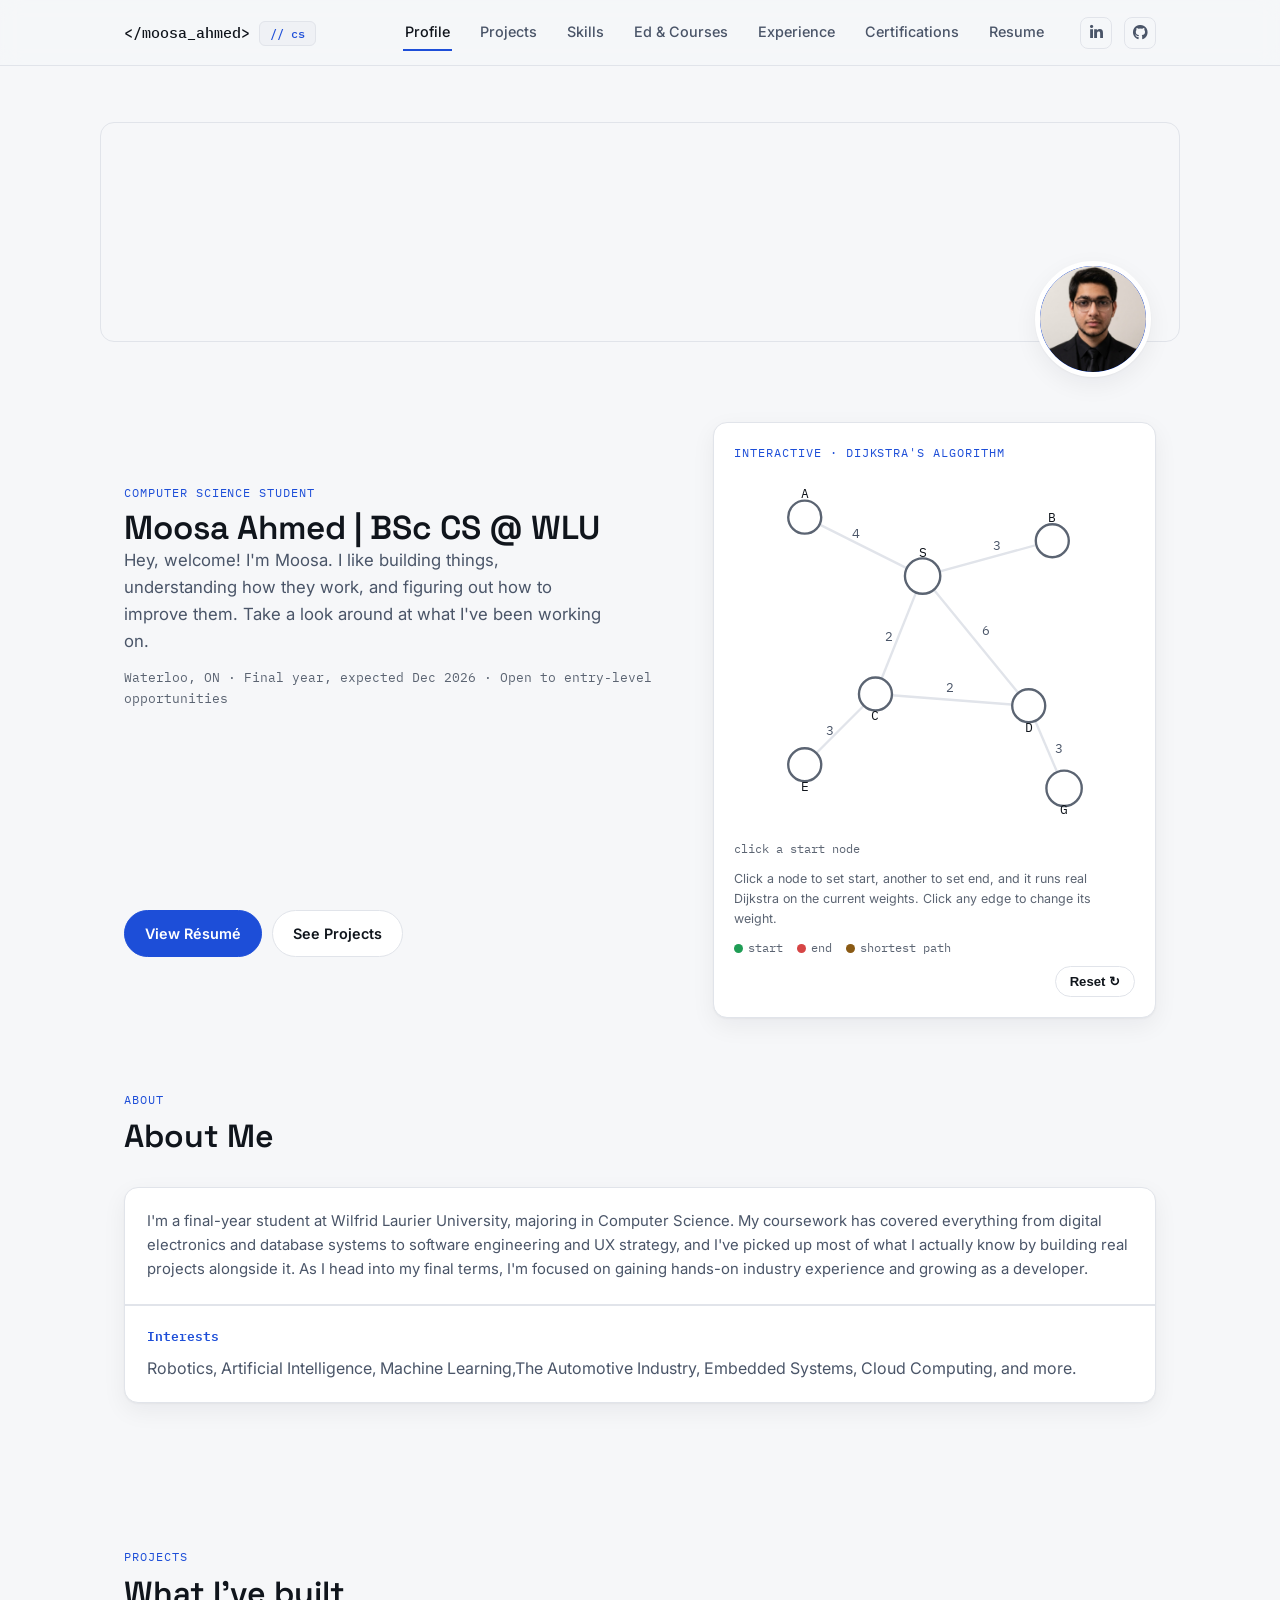
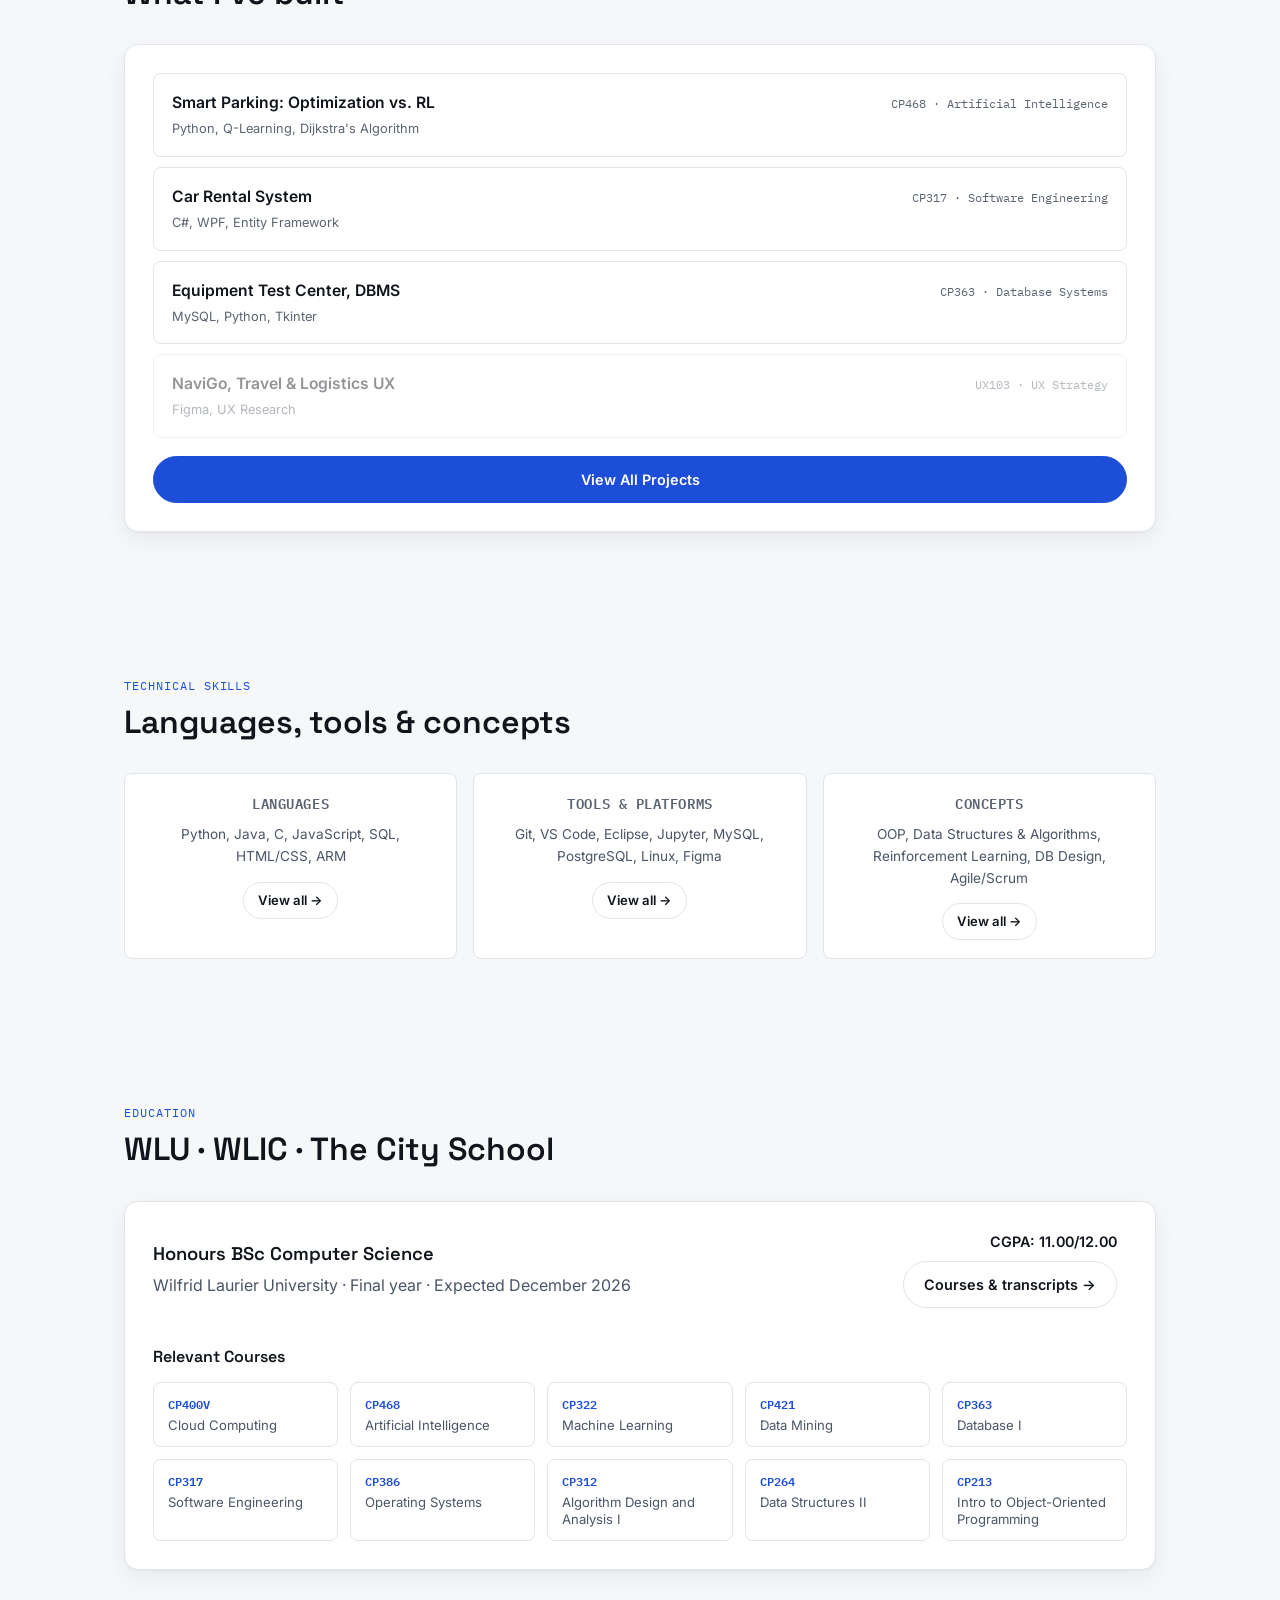
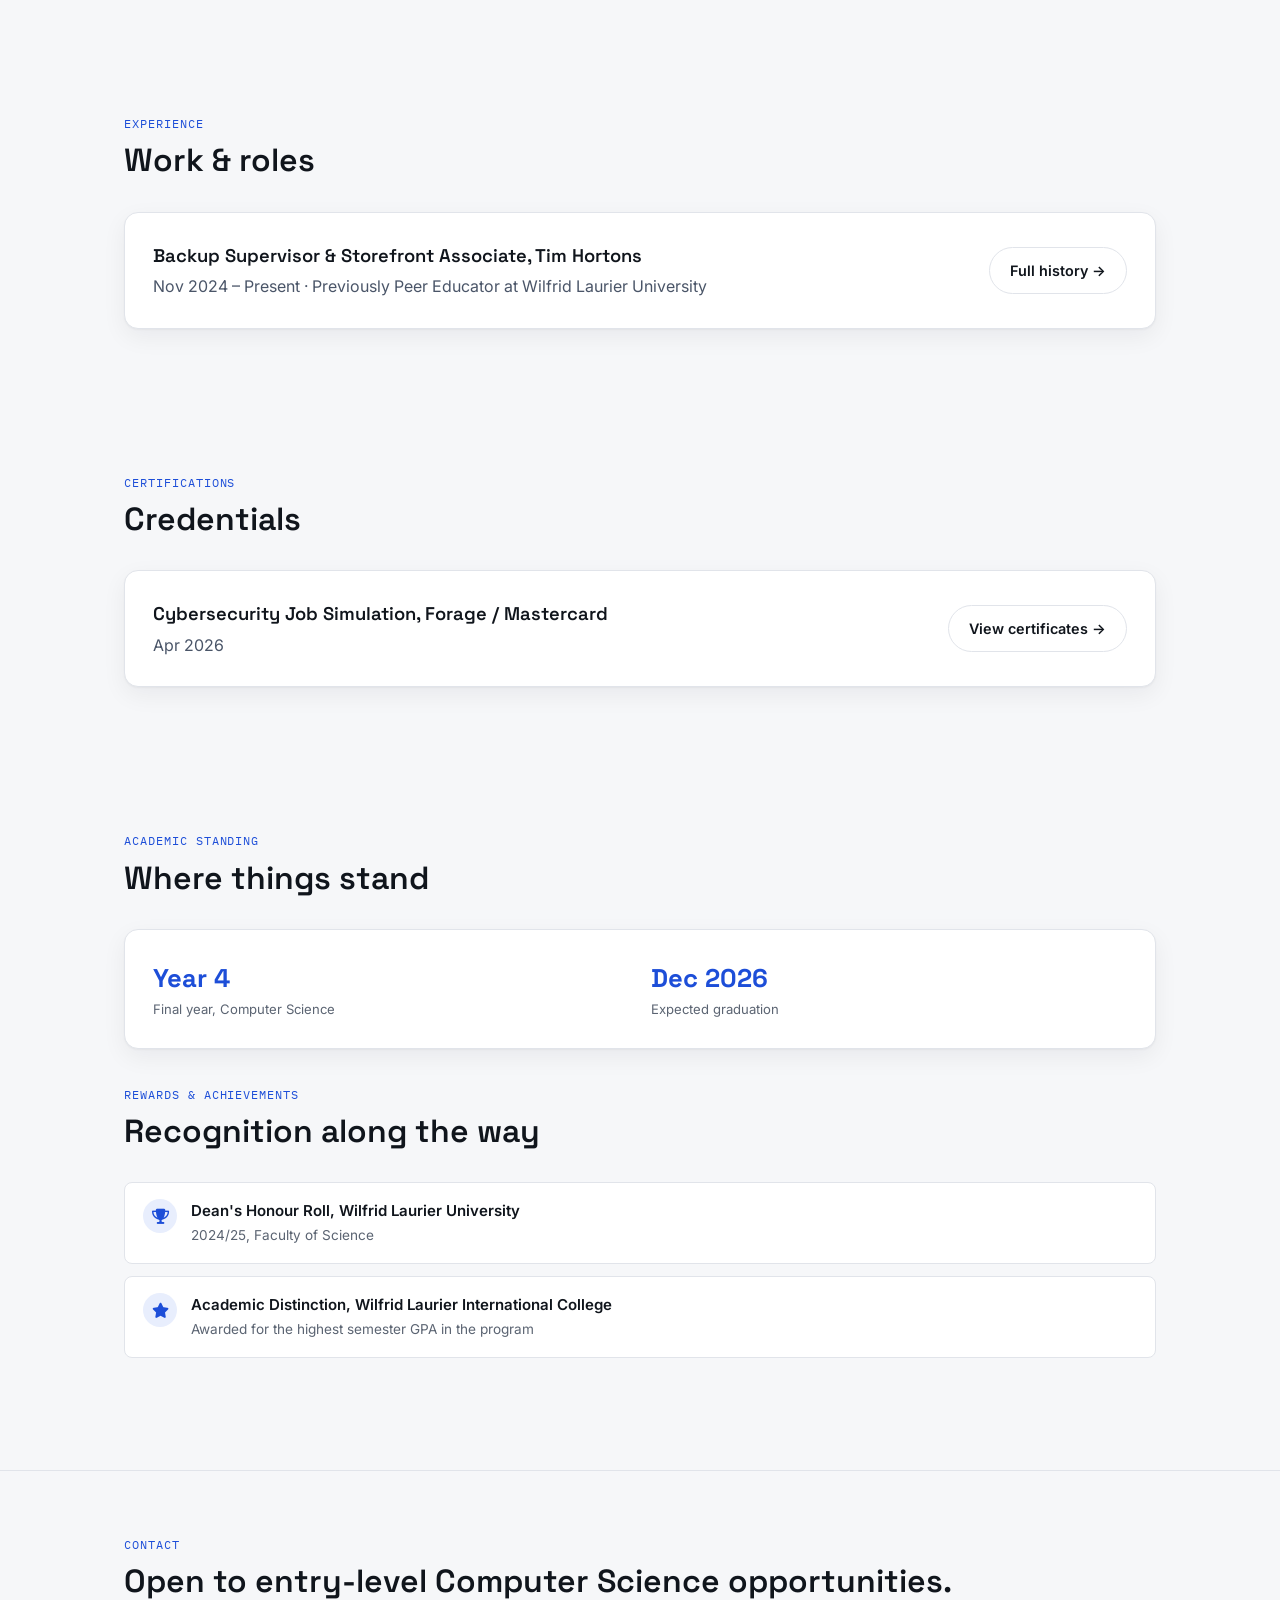
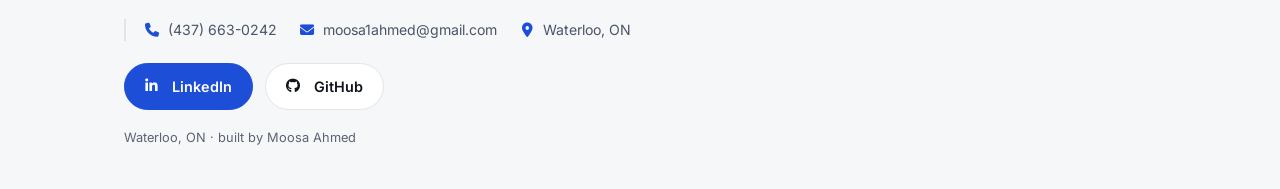
==== commit 34fd579b: "Generalize portfolio and clean typography" ====
--- a/index.html
+++ b/index.html
@@ -8,15 +8,15 @@
 <link rel="apple-touch-icon" href="assets/favicon.png">
 <meta name="theme-color" content="#1D4ED8">
 <title>Moosa Ahmed · Computer Science Student</title>
-<meta name="description" content="Final-year Computer Science student at Wilfrid Laurier University. Projects in reinforcement learning, database design, and full-stack development.">
+<meta name="description" content="Final-year Computer Science student at Wilfrid Laurier University. Projects spanning software development, databases, algorithms, AI, and UX.">
 <meta property="og:type" content="website">
-<meta property="og:title" content="Moosa Ahmed — Computer Science Student">
-<meta property="og:description" content="Final-year Computer Science student at Wilfrid Laurier University. Projects in reinforcement learning, database design, and full-stack development.">
+<meta property="og:title" content="Moosa Ahmed - Computer Science Student">
+<meta property="og:description" content="Final-year Computer Science student at Wilfrid Laurier University. Projects spanning software development, databases, algorithms, AI, and UX.">
 <meta property="og:url" content="https://moosa1ahmed-ctrl.github.io/Portfolio/">
 <meta property="og:image" content="https://moosa1ahmed-ctrl.github.io/Portfolio/assets/cover-banner.jpg">
 <meta name="twitter:card" content="summary_large_image">
-<meta name="twitter:title" content="Moosa Ahmed — Computer Science Student">
-<meta name="twitter:description" content="Final-year Computer Science student at Wilfrid Laurier University. Projects in reinforcement learning, database design, and full-stack development.">
+<meta name="twitter:title" content="Moosa Ahmed - Computer Science Student">
+<meta name="twitter:description" content="Final-year Computer Science student at Wilfrid Laurier University. Projects spanning software development, databases, algorithms, AI, and UX.">
 <link rel="preconnect" href="https://fonts.googleapis.com">
 <link rel="preconnect" href="https://fonts.gstatic.com" crossorigin>
 <link href="https://fonts.googleapis.com/css2?family=Space+Grotesk:wght@500;600;700&family=Inter:wght@400;500;600&family=IBM+Plex+Mono:wght@400;500&display=swap" rel="stylesheet">
@@ -36,7 +36,7 @@
       <a href="skills.html">Skills</a>
       <a href="education.html">Ed &amp; Courses</a>
       <a href="experience.html">Experience</a>
-      <a href="certifications.html">Certificates</a>
+      <a href="certifications.html">Certifications</a>
       <a href="resume.html">Resume</a>
       <div class="navsocial">
         <a href="https://www.linkedin.com/in/moosa-ahmed-/" target="_blank" rel="noopener" aria-label="LinkedIn"><i class="fa-brands fa-linkedin-in"></i></a>
@@ -60,8 +60,8 @@
     <div class="hero-intro reveal">
       <div class="eyebrow">Computer Science Student</div>
       <h1 class="hero-name">Moosa Ahmed | BSc CS @ WLU</h1>
-      <p class="lede">Hey, welcome! I'm Moosa — I like building things, breaking them, and figuring out why they broke. Take a look around at what I've been working on, and where I'm hoping to land next.</p>
-      <div class="hero-meta">Waterloo, ON<span class="sep">·</span>Final year, expected Dec 2026<span class="sep">·</span>Open to software development internships & entry-level roles</div>
+      <p class="lede">Hey, welcome! I'm Moosa. I like building things, understanding how they work, and figuring out how to improve them. Take a look around at what I've been working on.</p>
+      <div class="hero-meta">Waterloo, ON<span class="sep">·</span>Final year, expected Dec 2026<span class="sep">·</span>Open to entry-level opportunities</div>
     </div>
     <div class="schematic-wrap reveal">
       <div class="schematic-card" id="schematicCard">
@@ -125,7 +125,7 @@
       
       <div class="interests-box">
         <div class="ld-title">Interests</div>
-        <p>Robotics, Artificial Intelligence, Machine Learning, the automotive industry, Embedded Systems, Cloud Computing, and more.</p>
+        <p>Robotics, Artificial Intelligence, Machine Learning,The Automotive Industry, Embedded Systems, Cloud Computing, and more.</p>
       </div>
     </div>
   </div>
@@ -182,7 +182,7 @@
     <div class="skills-3col reveal">
       <div class="skill-col">
         <h4>Languages</h4>
-        <p class="skill-preview-text">Python, Java, C, C#, JavaScript, SQL, HTML/CSS, MATLAB, R, ARM</p>
+        <p class="skill-preview-text">Python, Java, C, JavaScript, SQL, HTML/CSS, ARM</p>
         <a href="skills.html" class="btn small">View all →</a>
       </div>
       <div class="skill-col">
@@ -203,7 +203,7 @@
   <div class="wrap">
     <div class="sec-head reveal">
       <div class="eyebrow">Education</div>
-      <h2>Computer Science @ Wilfrid Laurier</h2>
+      <h2>WLU · WLIC · The City School</h2>
     </div>
     <div class="card reveal preview-card-row">
       <div>
@@ -318,7 +318,7 @@
 <footer id="contact">
   <div class="wrap">
     <div class="eyebrow reveal">Contact</div>
-    <h2 class="reveal">Looking for software development and AI/ML opportunities.</h2>
+    <h2 class="reveal">Open to entry-level Computer Science opportunities.</h2>
     <div class="contact-rail reveal">
       <span class="contact-rail-item"><i class="fa-solid fa-phone"></i> (437) 663-0242</span>
       <span class="contact-rail-item"><i class="fa-solid fa-envelope"></i> moosa1ahmed@gmail.com</span>
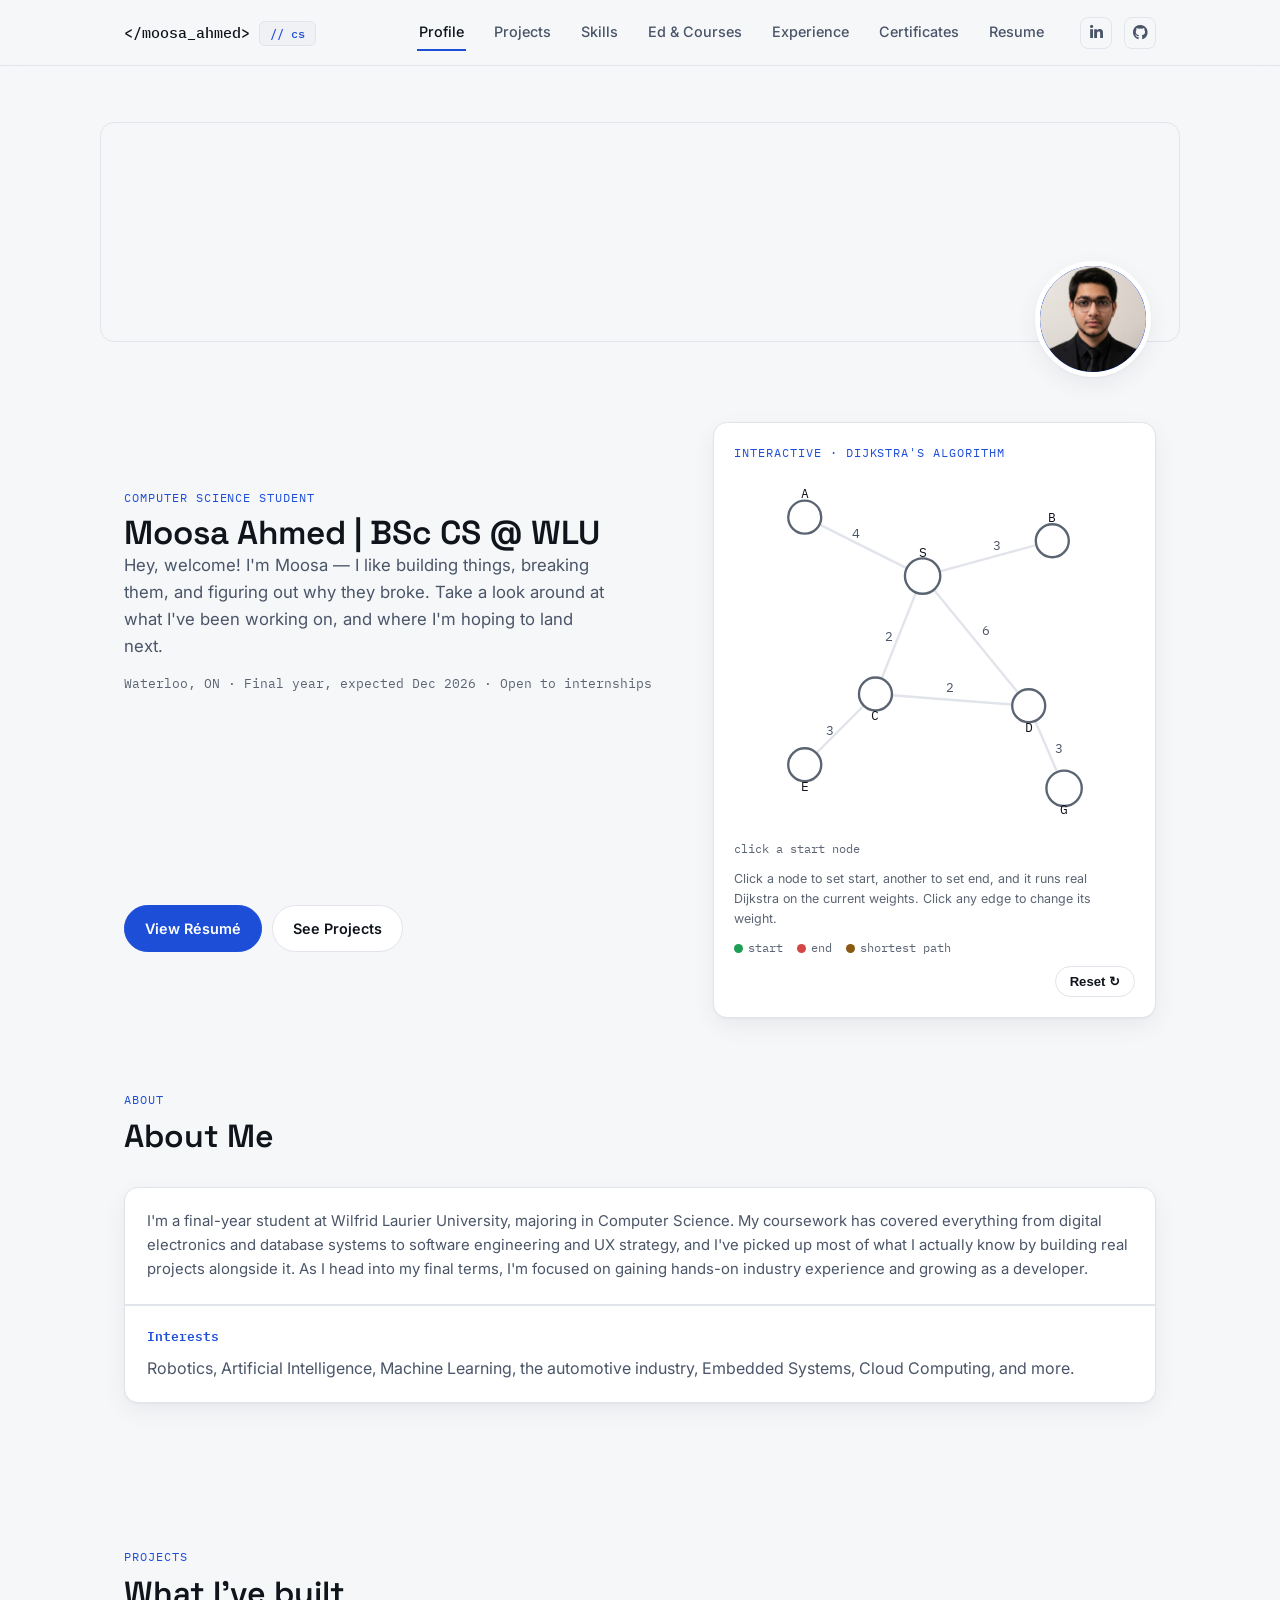
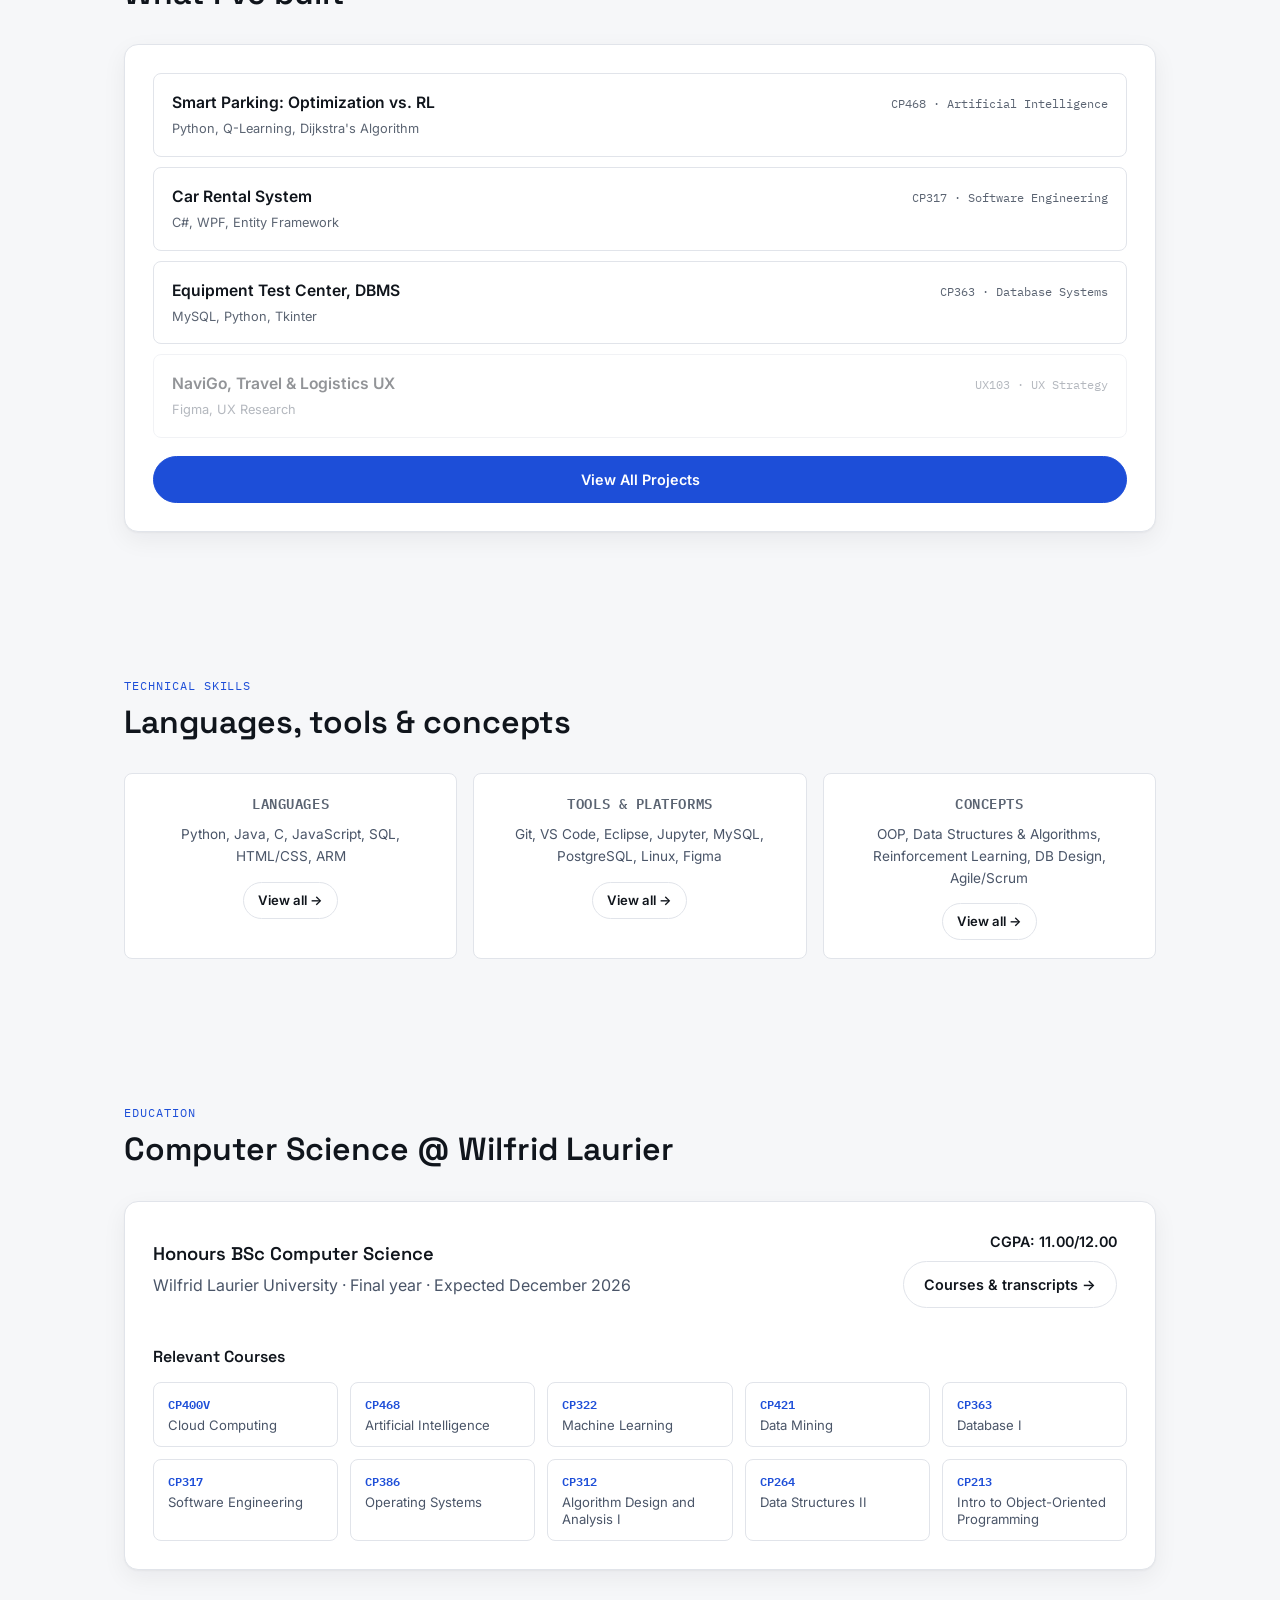
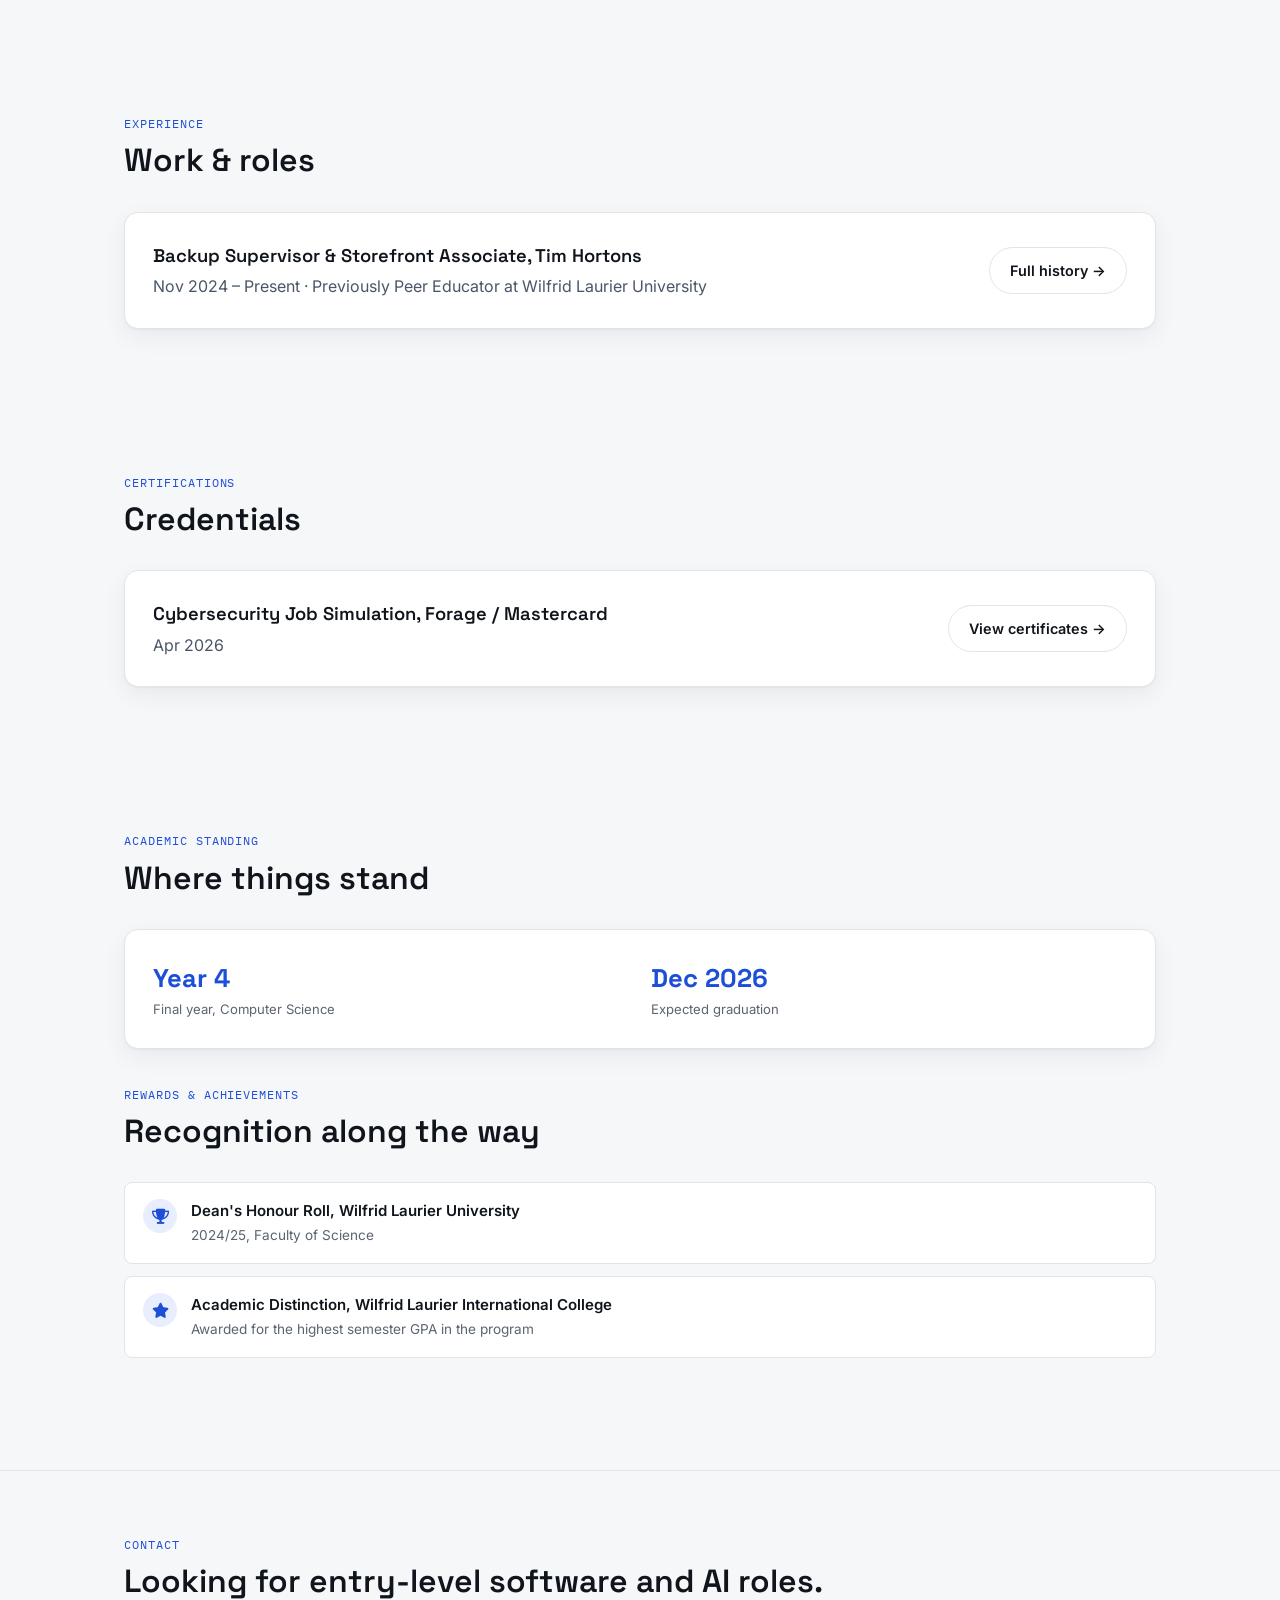
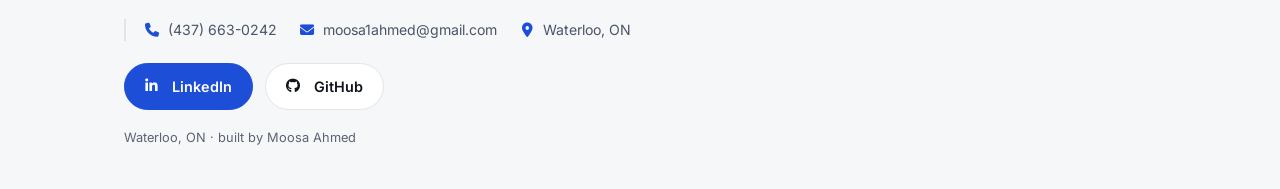
==== commit 38340b9b: "resolved conflicts" ====
--- a/index.html
+++ b/index.html
@@ -36,7 +36,7 @@
       <a href="skills.html">Skills</a>
       <a href="education.html">Ed &amp; Courses</a>
       <a href="experience.html">Experience</a>
-      <a href="certifications.html">Certifications</a>
+      <a href="certifications.html">Certificates</a>
       <a href="resume.html">Resume</a>
       <div class="navsocial">
         <a href="https://www.linkedin.com/in/moosa-ahmed-/" target="_blank" rel="noopener" aria-label="LinkedIn"><i class="fa-brands fa-linkedin-in"></i></a>
@@ -60,8 +60,8 @@
     <div class="hero-intro reveal">
       <div class="eyebrow">Computer Science Student</div>
       <h1 class="hero-name">Moosa Ahmed | BSc CS @ WLU</h1>
-      <p class="lede">Hey, welcome! I'm Moosa. I like building things, understanding how they work, and figuring out how to improve them. Take a look around at what I've been working on.</p>
-      <div class="hero-meta">Waterloo, ON<span class="sep">·</span>Final year, expected Dec 2026<span class="sep">·</span>Open to entry-level opportunities</div>
+      <p class="lede">Hey, welcome! I'm Moosa — I like building things, breaking them, and figuring out why they broke. Take a look around at what I've been working on, and where I'm hoping to land next.</p>
+      <div class="hero-meta">Waterloo, ON<span class="sep">·</span>Final year, expected Dec 2026<span class="sep">·</span>Open to internships</div>
     </div>
     <div class="schematic-wrap reveal">
       <div class="schematic-card" id="schematicCard">
@@ -125,7 +125,7 @@
       
       <div class="interests-box">
         <div class="ld-title">Interests</div>
-        <p>Robotics, Artificial Intelligence, Machine Learning,The Automotive Industry, Embedded Systems, Cloud Computing, and more.</p>
+        <p>Robotics, Artificial Intelligence, Machine Learning, the automotive industry, Embedded Systems, Cloud Computing, and more.</p>
       </div>
     </div>
   </div>
@@ -203,7 +203,7 @@
   <div class="wrap">
     <div class="sec-head reveal">
       <div class="eyebrow">Education</div>
-      <h2>WLU · WLIC · The City School</h2>
+      <h2>Computer Science @ Wilfrid Laurier</h2>
     </div>
     <div class="card reveal preview-card-row">
       <div>
@@ -318,7 +318,7 @@
 <footer id="contact">
   <div class="wrap">
     <div class="eyebrow reveal">Contact</div>
-    <h2 class="reveal">Open to entry-level Computer Science opportunities.</h2>
+    <h2 class="reveal">Looking for entry-level software and AI roles.</h2>
     <div class="contact-rail reveal">
       <span class="contact-rail-item"><i class="fa-solid fa-phone"></i> (437) 663-0242</span>
       <span class="contact-rail-item"><i class="fa-solid fa-envelope"></i> moosa1ahmed@gmail.com</span>
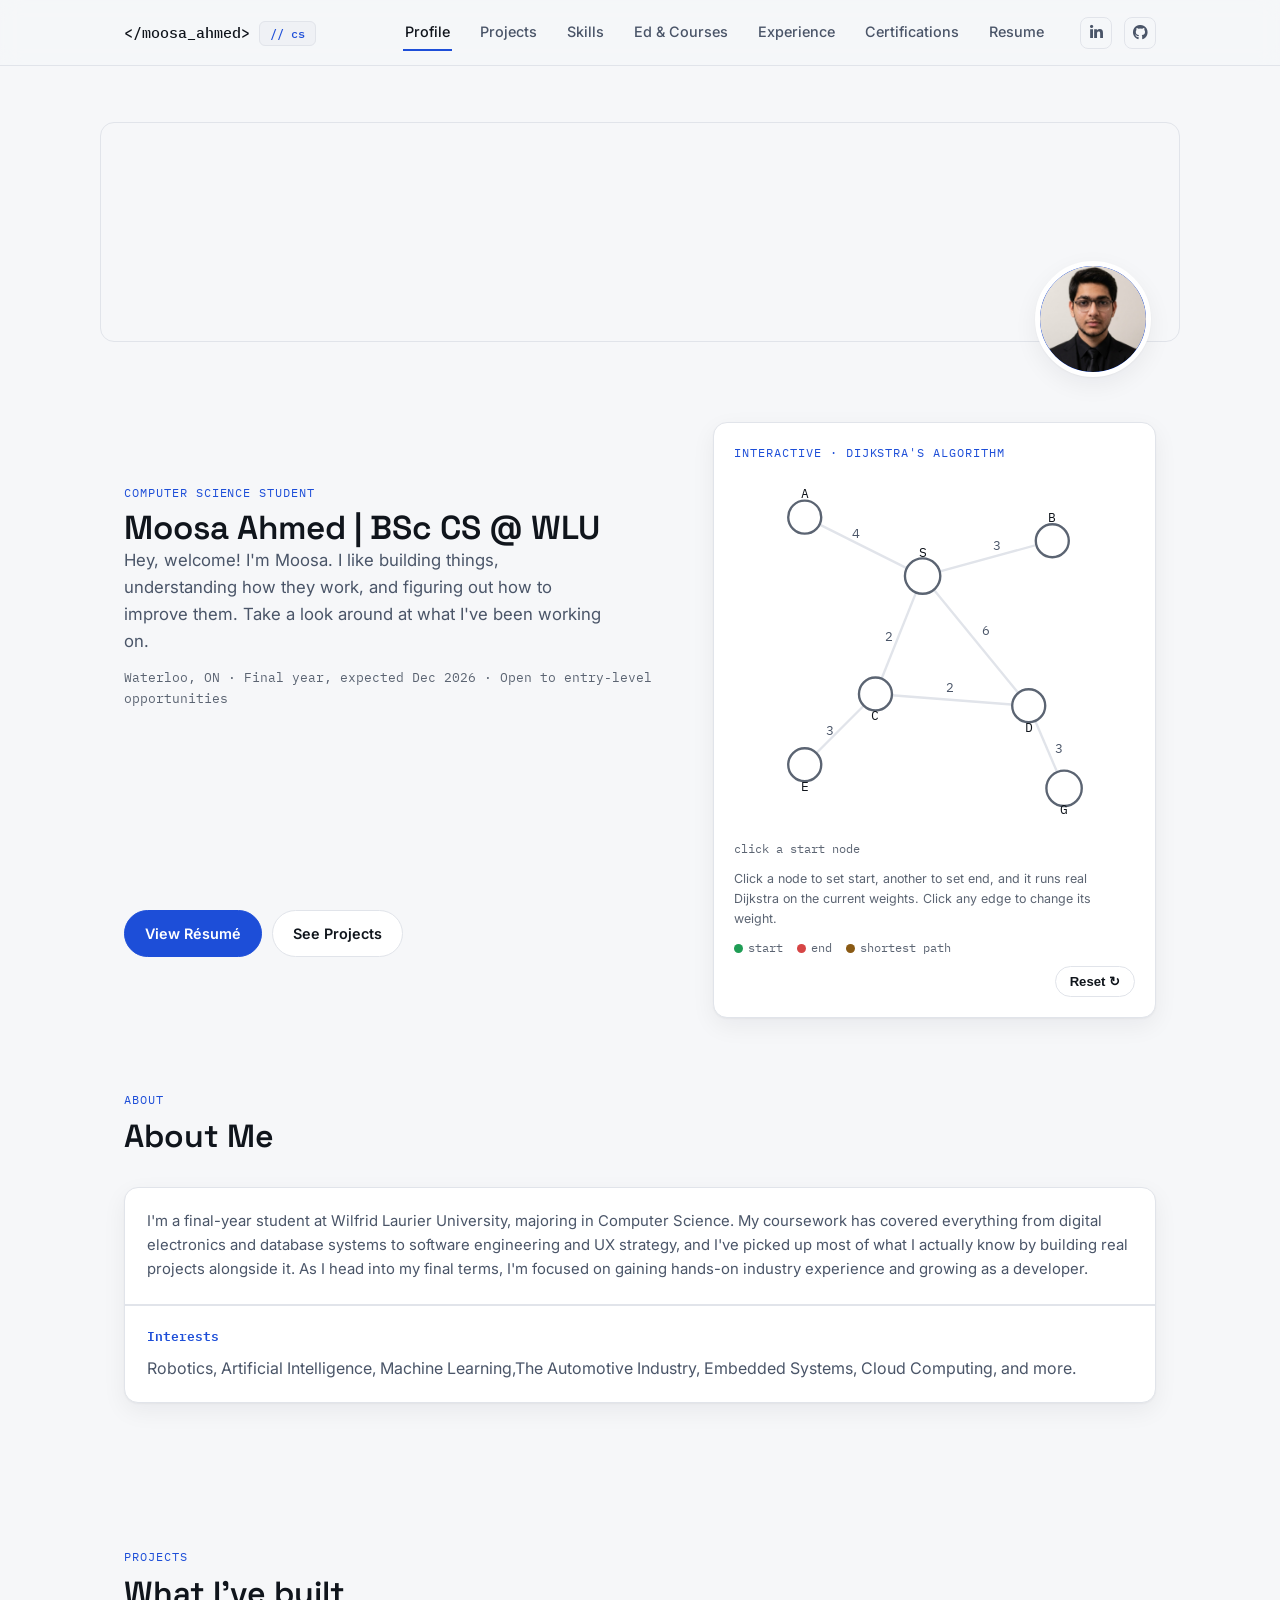
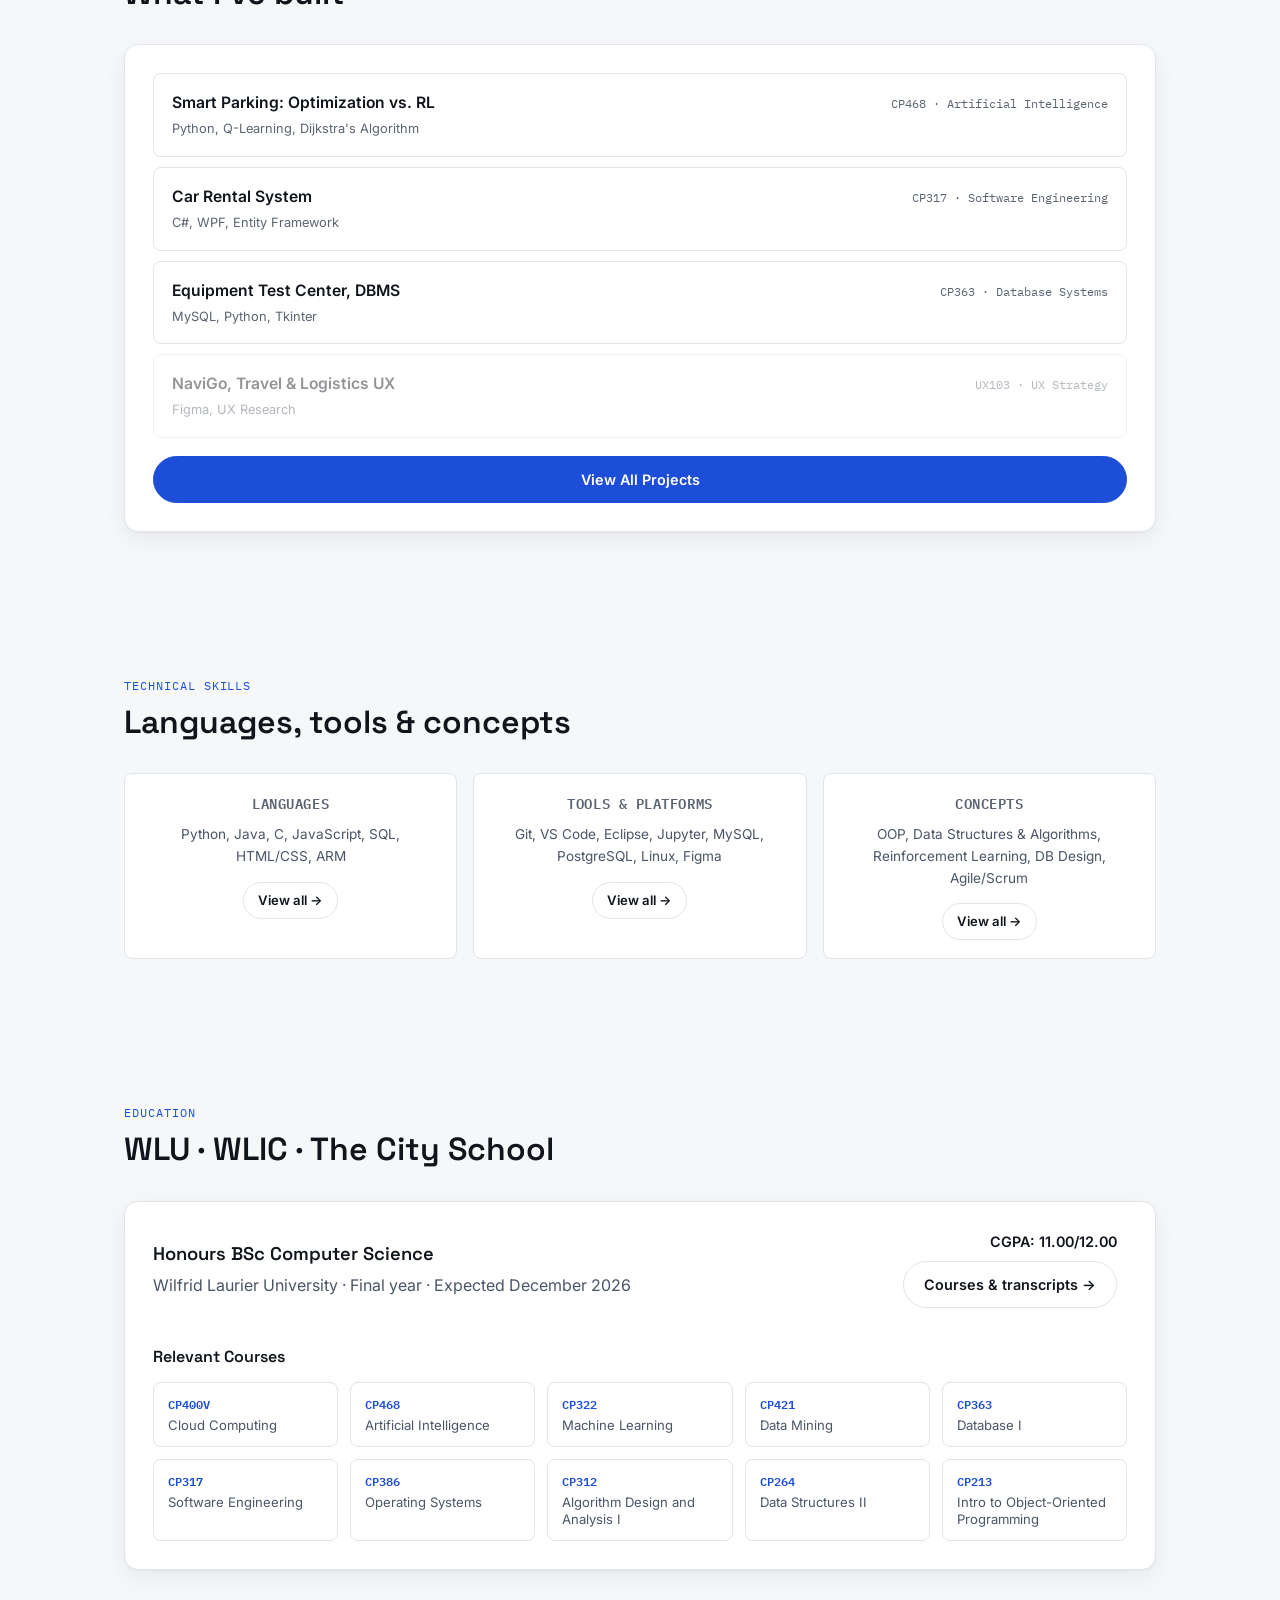
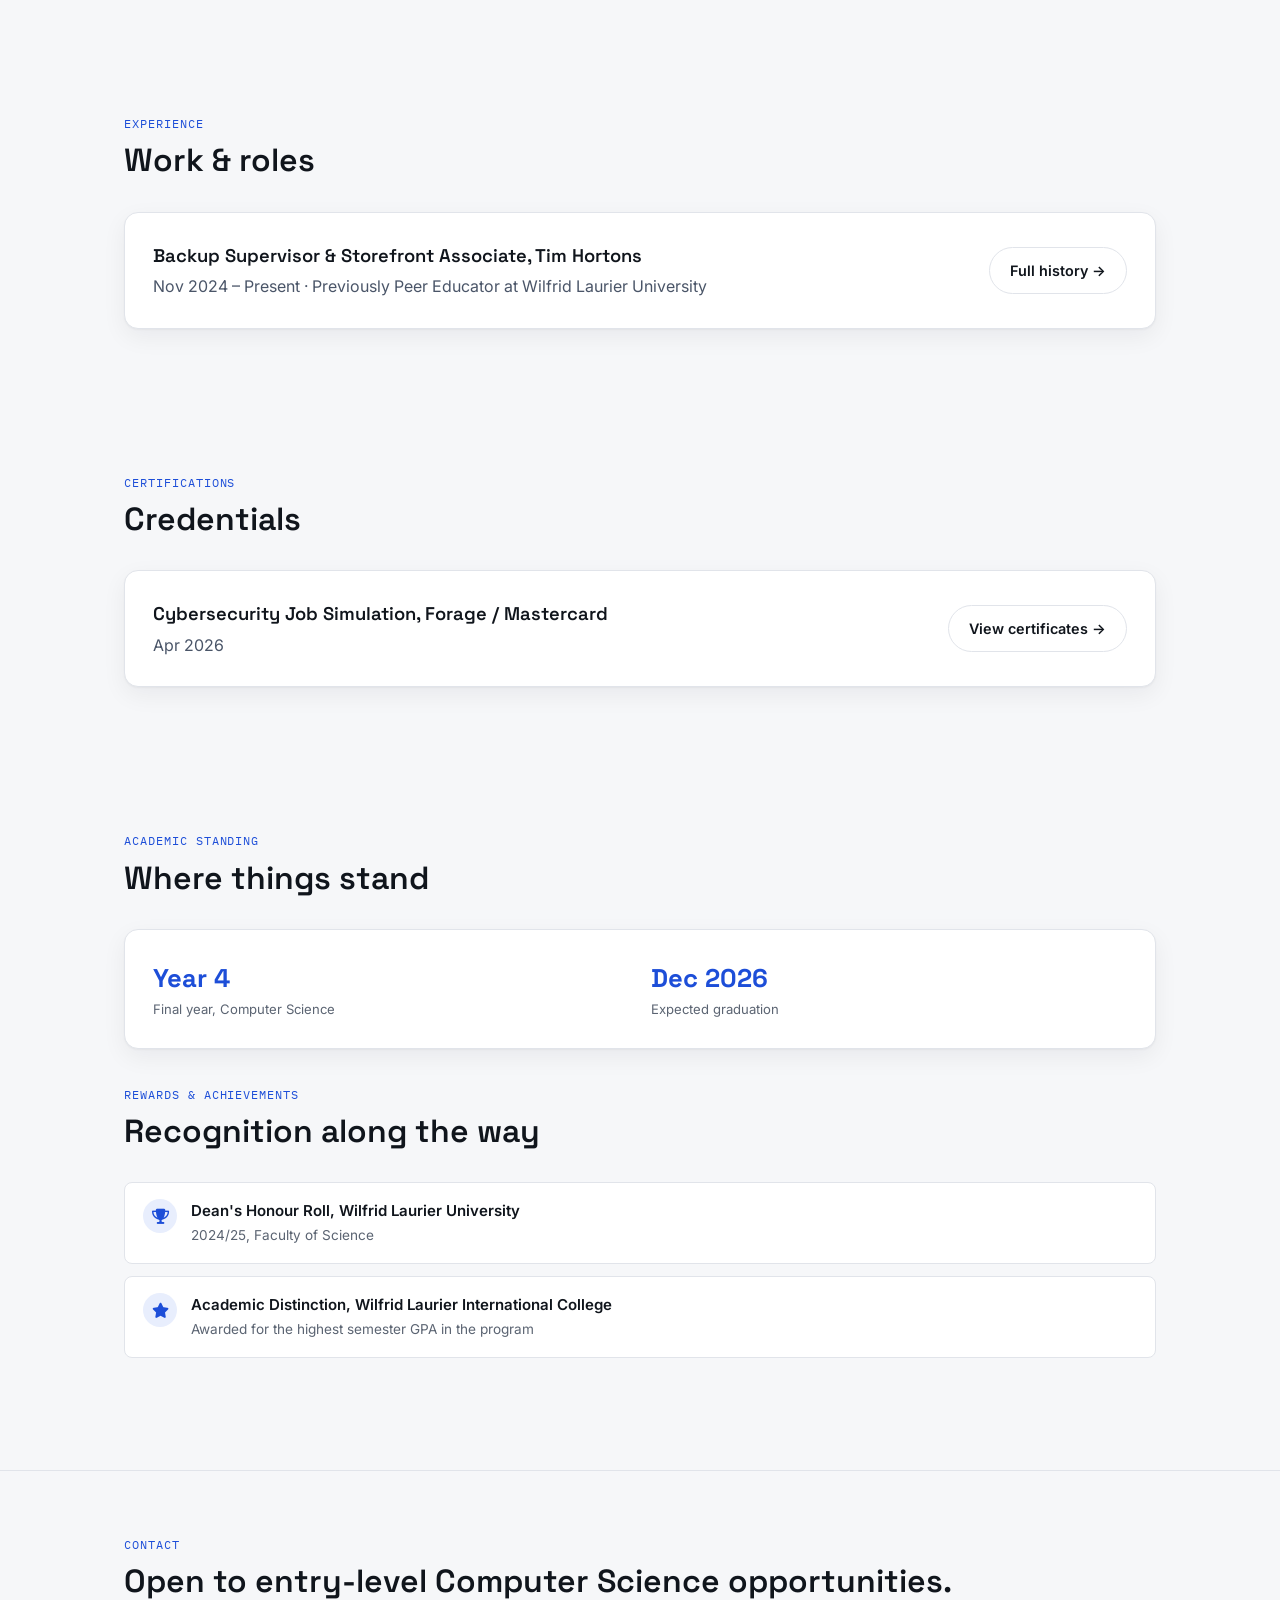
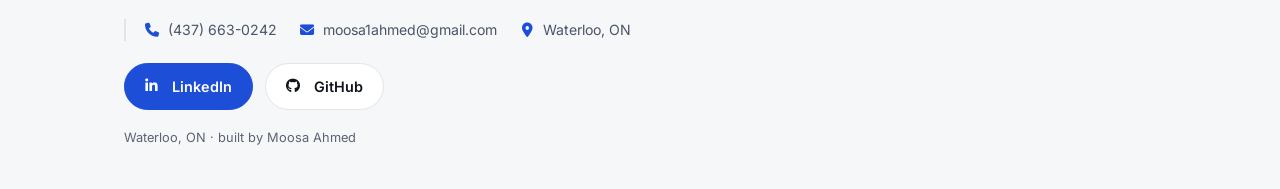
==== commit b7df8038: "Update nav label to Certifications, add mobile menu close-on-click, refine education/styling" ====
--- a/index.html
+++ b/index.html
@@ -36,7 +36,7 @@
       <a href="skills.html">Skills</a>
       <a href="education.html">Ed &amp; Courses</a>
       <a href="experience.html">Experience</a>
-      <a href="certifications.html">Certificates</a>
+      <a href="certifications.html">Certifications</a>
       <a href="resume.html">Resume</a>
       <div class="navsocial">
         <a href="https://www.linkedin.com/in/moosa-ahmed-/" target="_blank" rel="noopener" aria-label="LinkedIn"><i class="fa-brands fa-linkedin-in"></i></a>
@@ -60,8 +60,8 @@
     <div class="hero-intro reveal">
       <div class="eyebrow">Computer Science Student</div>
       <h1 class="hero-name">Moosa Ahmed | BSc CS @ WLU</h1>
-      <p class="lede">Hey, welcome! I'm Moosa — I like building things, breaking them, and figuring out why they broke. Take a look around at what I've been working on, and where I'm hoping to land next.</p>
-      <div class="hero-meta">Waterloo, ON<span class="sep">·</span>Final year, expected Dec 2026<span class="sep">·</span>Open to internships</div>
+      <p class="lede">Hey, welcome! I'm Moosa. I like building things, understanding how they work, and figuring out how to improve them. Take a look around at what I've been working on.</p>
+      <div class="hero-meta">Waterloo, ON<span class="sep">·</span>Final year, expected Dec 2026<span class="sep">·</span>Open to entry-level opportunities</div>
     </div>
     <div class="schematic-wrap reveal">
       <div class="schematic-card" id="schematicCard">
@@ -125,7 +125,7 @@
       
       <div class="interests-box">
         <div class="ld-title">Interests</div>
-        <p>Robotics, Artificial Intelligence, Machine Learning, the automotive industry, Embedded Systems, Cloud Computing, and more.</p>
+        <p>Robotics, Artificial Intelligence, Machine Learning,The Automotive Industry, Embedded Systems, Cloud Computing, and more.</p>
       </div>
     </div>
   </div>
@@ -203,7 +203,7 @@
   <div class="wrap">
     <div class="sec-head reveal">
       <div class="eyebrow">Education</div>
-      <h2>Computer Science @ Wilfrid Laurier</h2>
+      <h2>WLU · WLIC · The City School</h2>
     </div>
     <div class="card reveal preview-card-row">
       <div>
@@ -318,7 +318,7 @@
 <footer id="contact">
   <div class="wrap">
     <div class="eyebrow reveal">Contact</div>
-    <h2 class="reveal">Looking for entry-level software and AI roles.</h2>
+    <h2 class="reveal">Open to entry-level Computer Science opportunities.</h2>
     <div class="contact-rail reveal">
       <span class="contact-rail-item"><i class="fa-solid fa-phone"></i> (437) 663-0242</span>
       <span class="contact-rail-item"><i class="fa-solid fa-envelope"></i> moosa1ahmed@gmail.com</span>
--- a/styles.css
+++ b/styles.css
@@ -585,22 +585,3 @@
     .rc-toggle i { transition: transform .2s ease; }
     .rc-toggle.expanded i { transform: rotate(180deg); }
   }
-
-/* Recruiter-focused education summary */
-.education-lead { display: grid; grid-template-columns: 1.4fr 0.8fr; gap: 24px; padding: 24px; border-bottom: 1px solid var(--border); }
-.education-kicker { font-family: var(--font-mono); font-size: .75rem; text-transform: uppercase; letter-spacing: .08em; color: var(--accent); }
-.education-lead h3 { margin: 6px 0 8px; }
-.education-note { padding: 16px; border: 1px solid var(--border); border-radius: var(--radius-sm); background: var(--surface); }
-.education-note strong { display: block; margin-bottom: 6px; }
-.education-note p { margin: 0; font-size: .9rem; }
-.relevant-courses-page { padding: 24px; }
-.course-chip-grid { display: grid; grid-template-columns: repeat(3, 1fr); gap: 12px; }
-.course-card2.compact { min-height: 118px; }
-.acc-head:focus-visible, .doc-acc-head:focus-visible, .menu-toggle:focus-visible, .btn:focus-visible, .crsl-arrow:focus-visible, .crsl-dot:focus-visible { outline: 3px solid var(--accent); outline-offset: 3px; }
-@media (max-width: 760px) {
-  .education-lead { grid-template-columns: 1fr; }
-  .course-chip-grid { grid-template-columns: 1fr 1fr; }
-}
-@media (max-width: 520px) {
-  .course-chip-grid { grid-template-columns: 1fr; }
-}
